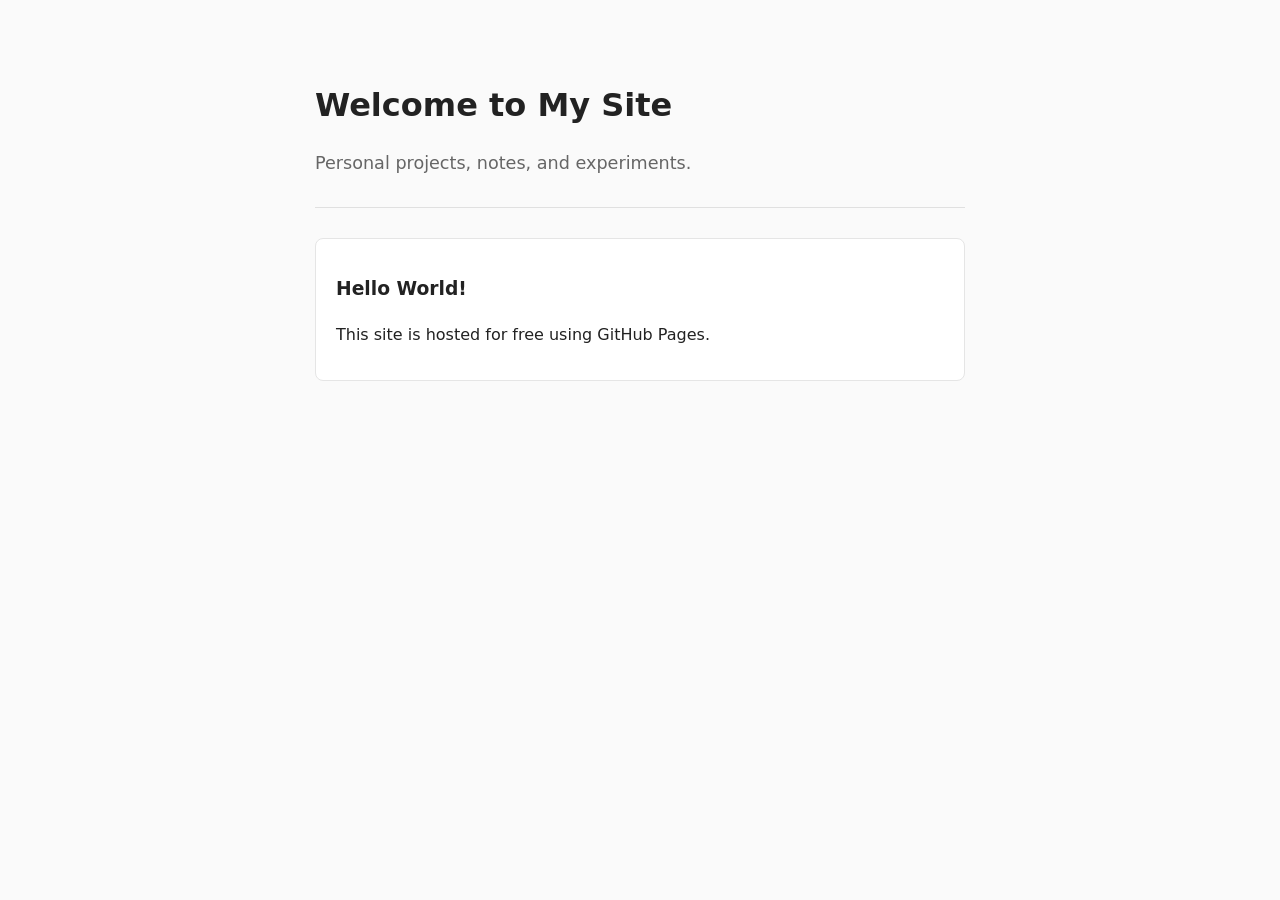
==== index.html @ 21658d73 "Add initial personal portfolio HTML structure" ====
<!DOCTYPE html>
<html lang="en">
<head>
  <meta charset="UTF-8">
  <meta name="viewport" content="width=device-width, initial-scale=1.0">
  <title>Personal Portfolio</title>
  <style>
    body {
      font-family: system-ui, -apple-system, sans-serif;
      max-width: 650px;
      margin: 80px auto;
      padding: 0 20px;
      line-height: 1.6;
      color: #222;
      background-color: #fafafa;
    }
    h1 { margin-bottom: 8px; }
    p.sub { color: #666; font-size: 1.1rem; }
    hr { border: none; border-top: 1px solid #e0e0e0; margin: 30px 0; }
    .card {
      background: #fff;
      border: 1px solid #e5e5e5;
      border-radius: 8px;
      padding: 16px 20px;
      margin-bottom: 12px;
    }
  </style>
</head>
<body>
  <h1>Welcome to My Site</h1>
  <p class="sub">Personal projects, notes, and experiments.</p>
  <hr>
  <div class="card">
    <h3>Hello World!</h3>
    <p>This site is hosted for free using GitHub Pages.</p>
  </div>
</body>
</html>
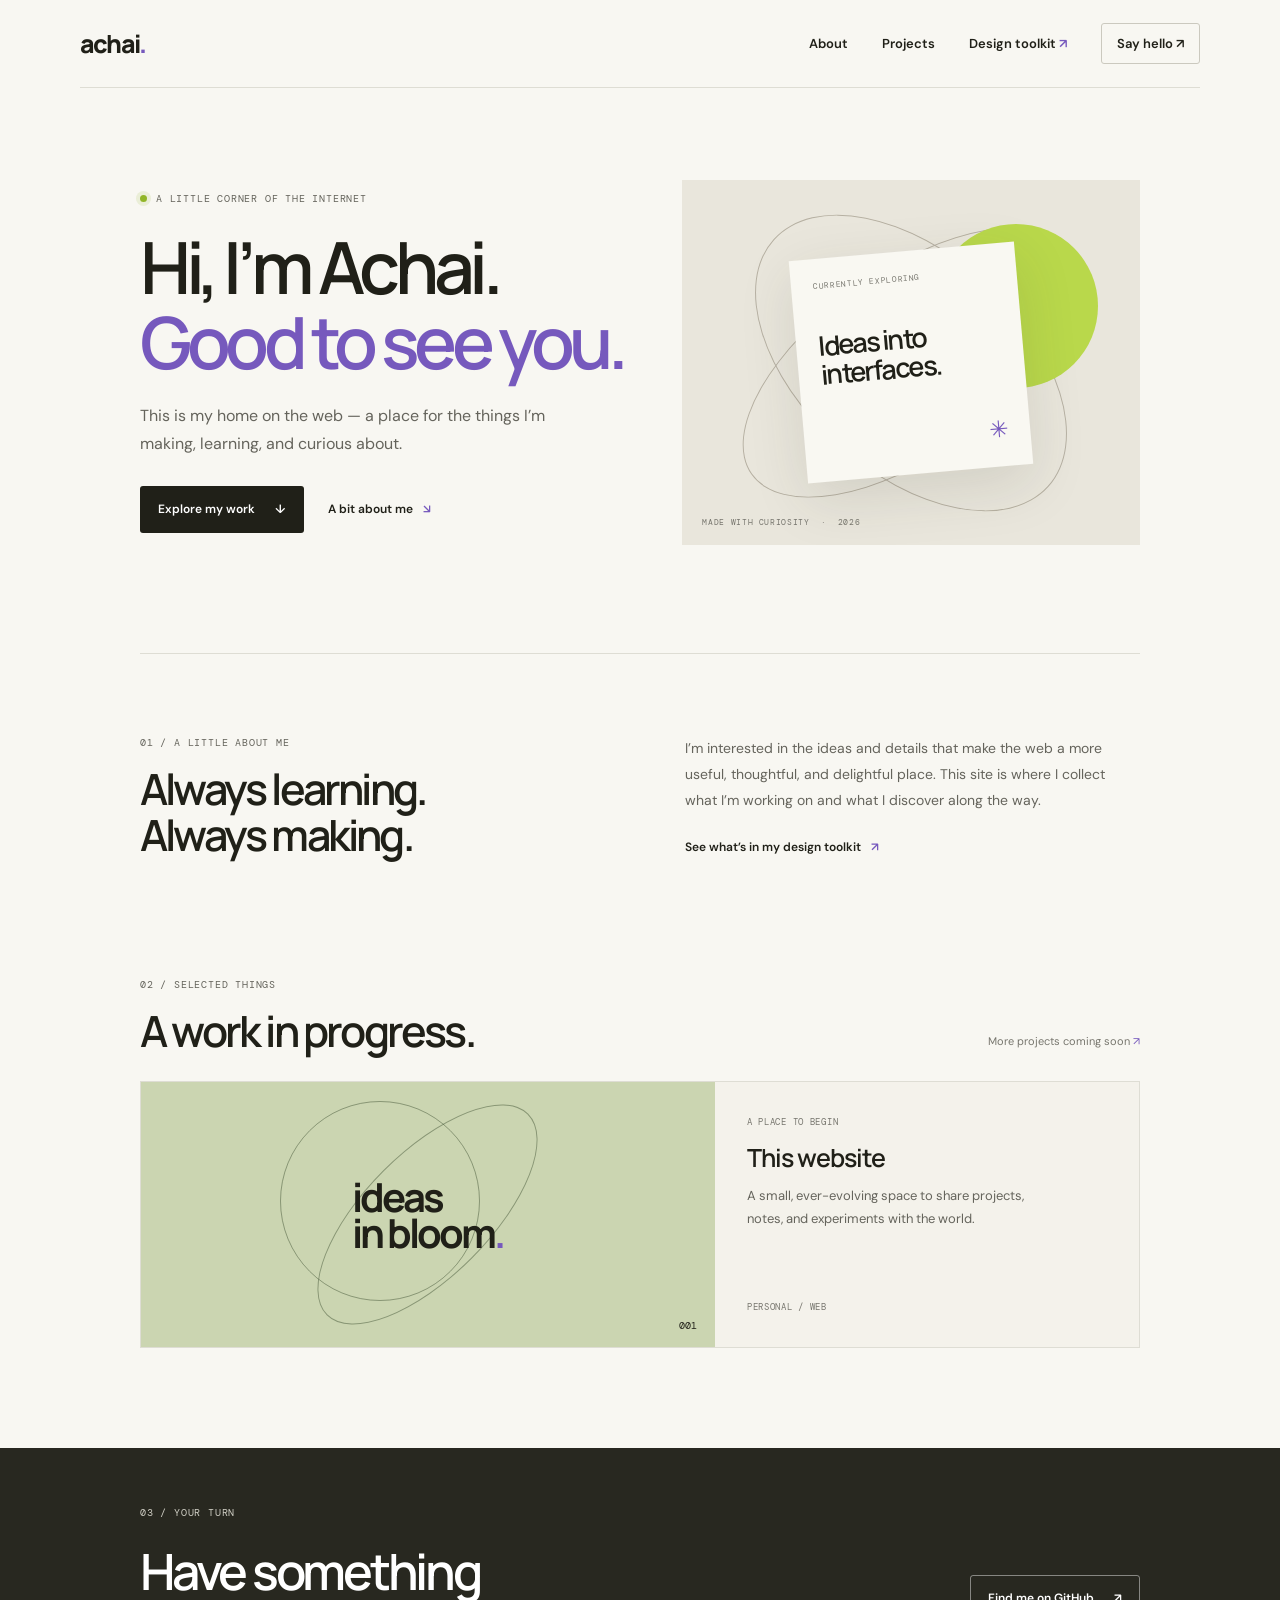
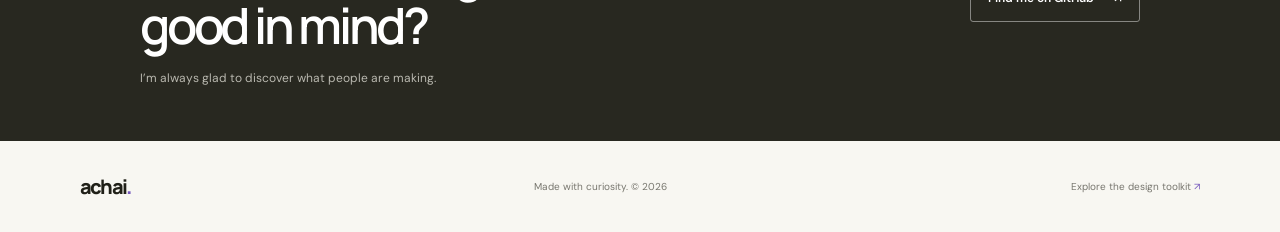
==== commit 0325a55c: "Build personal homepage and design toolkit Co-authored-by: Copilot <223556219+Copilot@users.noreply." ====
--- a/index.html
+++ b/index.html
@@ -2,37 +2,101 @@
 <html lang="en">
 <head>
   <meta charset="UTF-8">
-  <meta name="viewport" content="width=device-width, initial-scale=1.0">
-  <title>Personal Portfolio</title>
-  <style>
-    body {
-      font-family: system-ui, -apple-system, sans-serif;
-      max-width: 650px;
-      margin: 80px auto;
-      padding: 0 20px;
-      line-height: 1.6;
-      color: #222;
-      background-color: #fafafa;
-    }
-    h1 { margin-bottom: 8px; }
-    p.sub { color: #666; font-size: 1.1rem; }
-    hr { border: none; border-top: 1px solid #e0e0e0; margin: 30px 0; }
-    .card {
-      background: #fff;
-      border: 1px solid #e5e5e5;
-      border-radius: 8px;
-      padding: 16px 20px;
-      margin-bottom: 12px;
-    }
-  </style>
+  <meta name="viewport" content="width=device-width, initial-scale=1">
+  <meta name="description" content="The personal website of Achai — a home for projects, ideas, and things worth sharing.">
+  <title>Achai — Personal Website</title>
+  <link rel="preconnect" href="https://fonts.googleapis.com">
+  <link rel="preconnect" href="https://fonts.gstatic.com" crossorigin>
+  <link href="https://fonts.googleapis.com/css2?family=DM+Mono:wght@400;500&family=DM+Sans:wght@400;500;600;700&family=Manrope:wght@400;500;600;700;800&display=swap" rel="stylesheet">
+  <link rel="stylesheet" href="styles.css">
 </head>
 <body>
-  <h1>Welcome to My Site</h1>
-  <p class="sub">Personal projects, notes, and experiments.</p>
-  <hr>
-  <div class="card">
-    <h3>Hello World!</h3>
-    <p>This site is hosted for free using GitHub Pages.</p>
-  </div>
+  <a class="skip-link" href="#main">Skip to content</a>
+  <header class="site-header">
+    <a class="wordmark" href="index.html" aria-label="Achai home">achai<span>.</span></a>
+    <nav class="site-nav" aria-label="Main navigation">
+      <a href="#about">About</a>
+      <a href="#projects">Projects</a>
+      <a href="design-tools.html">Design toolkit <span class="nav-arrow" aria-hidden="true">↗</span></a>
+      <a class="nav-contact" href="#contact">Say hello <span aria-hidden="true">↗</span></a>
+    </nav>
+  </header>
+
+  <main id="main">
+    <section class="hero section-wrap" aria-labelledby="hero-title">
+      <div class="hero-copy">
+        <p class="eyebrow"><span class="status-dot"></span> A little corner of the internet</p>
+        <h1 id="hero-title">Hi, I’m Achai.<br><span class="headline-accent">Good to see you.</span></h1>
+        <p class="hero-intro">This is my home on the web — a place for the things I’m making, learning, and curious about.</p>
+        <div class="hero-actions">
+          <a class="button button-dark" href="#projects">Explore my work <span aria-hidden="true">↓</span></a>
+          <a class="text-link" href="#about">A bit about me <span aria-hidden="true">↘</span></a>
+        </div>
+      </div>
+      <div class="hero-art" aria-hidden="true">
+        <div class="art-orbit orbit-one"></div>
+        <div class="art-orbit orbit-two"></div>
+        <div class="art-sun"></div>
+        <div class="art-card">
+          <span class="art-card-label">CURRENTLY EXPLORING</span>
+          <span class="art-card-title">Ideas into<br>interfaces.</span>
+          <span class="art-card-mark">✳</span>
+        </div>
+        <span class="art-caption">MADE WITH CURIOSITY&nbsp; · &nbsp;2026</span>
+      </div>
+    </section>
+
+    <section class="about-section section-wrap" id="about" aria-labelledby="about-title">
+      <div class="section-heading">
+        <p class="eyebrow">01 / A little about me</p>
+        <h2 id="about-title">Always learning.<br>Always making.</h2>
+      </div>
+      <div class="about-copy">
+        <p>I’m interested in the ideas and details that make the web a more useful, thoughtful, and delightful place. This site is where I collect what I’m working on and what I discover along the way.</p>
+        <a class="text-link" href="design-tools.html">See what’s in my design toolkit <span aria-hidden="true">↗</span></a>
+      </div>
+    </section>
+
+    <section class="projects-section section-wrap" id="projects" aria-labelledby="projects-title">
+      <div class="section-topline">
+        <div>
+          <p class="eyebrow">02 / Selected things</p>
+          <h2 id="projects-title">A work in progress.</h2>
+        </div>
+        <span class="section-note">More projects coming soon <span aria-hidden="true">↗</span></span>
+      </div>
+      <article class="project-card">
+        <div class="project-art" aria-hidden="true">
+          <span class="project-art-shape shape-one"></span>
+          <span class="project-art-shape shape-two"></span>
+          <span class="project-art-type">ideas<br>in bloom<span>.</span></span>
+          <span class="project-art-index">001</span>
+        </div>
+        <div class="project-details">
+          <div>
+            <p class="project-kicker">A place to begin</p>
+            <h3>This website</h3>
+            <p>A small, ever-evolving space to share projects, notes, and experiments with the world.</p>
+          </div>
+          <span class="project-tag">PERSONAL / WEB</span>
+        </div>
+      </article>
+    </section>
+
+    <section class="contact-section section-wrap" id="contact" aria-labelledby="contact-title">
+      <p class="eyebrow">03 / Your turn</p>
+      <div class="contact-row">
+        <h2 id="contact-title">Have something<br>good in mind?</h2>
+        <a class="button button-light" href="https://github.com/achai9925">Find me on GitHub <span aria-hidden="true">↗</span></a>
+      </div>
+      <p class="contact-note">I’m always glad to discover what people are making.</p>
+    </section>
+  </main>
+
+  <footer class="site-footer">
+    <a class="wordmark footer-wordmark" href="index.html">achai<span>.</span></a>
+    <p>Made with curiosity. © 2026</p>
+    <a class="footer-link" href="design-tools.html">Explore the design toolkit <span aria-hidden="true">↗</span></a>
+  </footer>
 </body>
 </html>
--- a/styles.css
+++ b/styles.css
@@ -0,0 +1,919 @@
+:root {
+  color-scheme: light;
+  --ink: #202018;
+  --muted: #77766e;
+  --paper: #f8f7f2;
+  --line: #deddd4;
+  --green: #b9d84b;
+  --purple: #7659bd;
+  --mono: "DM Mono", monospace;
+  --sans: "DM Sans", sans-serif;
+  --display: "Manrope", sans-serif;
+}
+
+* {
+  box-sizing: border-box;
+}
+
+html {
+  scroll-behavior: smooth;
+}
+
+body {
+  margin: 0;
+  background: var(--paper);
+  color: var(--ink);
+  font-family: var(--sans);
+  -webkit-font-smoothing: antialiased;
+}
+
+a {
+  color: inherit;
+  text-decoration: none;
+}
+
+a:focus-visible {
+  outline: 3px solid var(--purple);
+  outline-offset: 4px;
+}
+
+.skip-link {
+  position: absolute;
+  top: 12px;
+  left: 12px;
+  z-index: 5;
+  padding: 10px 14px;
+  transform: translateY(-160%);
+  background: var(--ink);
+  color: white;
+}
+
+.skip-link:focus {
+  transform: translateY(0);
+}
+
+.site-header,
+.site-footer {
+  width: min(1120px, calc(100% - 80px));
+  margin: 0 auto;
+}
+
+.site-header {
+  min-height: 88px;
+  display: flex;
+  align-items: center;
+  justify-content: space-between;
+  border-bottom: 1px solid var(--line);
+}
+
+.wordmark {
+  font-family: var(--display);
+  font-size: 25px;
+  font-weight: 800;
+  letter-spacing: -1.8px;
+}
+
+.wordmark span {
+  color: var(--purple);
+}
+
+.site-nav {
+  display: flex;
+  align-items: center;
+  gap: 34px;
+  font-size: 13px;
+  font-weight: 600;
+}
+
+.site-nav a,
+.footer-link,
+.text-link,
+.back-link {
+  transition: color 160ms ease;
+}
+
+.site-nav a:hover,
+.footer-link:hover,
+.text-link:hover,
+.back-link:hover {
+  color: var(--purple);
+}
+
+.site-nav .nav-contact {
+  padding: 11px 15px;
+  border: 1px solid #cbc9bf;
+  border-radius: 3px;
+}
+
+.nav-current {
+  color: var(--purple);
+}
+
+.nav-arrow {
+  color: var(--purple);
+}
+
+.section-wrap {
+  width: min(1000px, calc(100% - 80px));
+  margin-inline: auto;
+}
+
+.hero {
+  min-height: 565px;
+  display: grid;
+  grid-template-columns: 1fr 0.92fr;
+  align-items: center;
+  gap: 45px;
+  padding-block: 64px 80px;
+}
+
+.eyebrow,
+.art-card-label,
+.art-caption,
+.toolkit-meta,
+.tool-number,
+.tool-category,
+.project-kicker,
+.project-tag {
+  font-family: var(--mono);
+  font-size: 10px;
+  font-weight: 400;
+  letter-spacing: 0.08em;
+  text-transform: uppercase;
+}
+
+.eyebrow {
+  display: flex;
+  align-items: center;
+  gap: 9px;
+  margin: 0 0 25px;
+  color: #65645c;
+}
+
+.status-dot {
+  width: 7px;
+  height: 7px;
+  display: inline-block;
+  border-radius: 50%;
+  background: #91b527;
+  box-shadow: 0 0 0 4px #91b52722;
+}
+
+h1,
+h2,
+h3,
+p {
+  margin-top: 0;
+}
+
+h1,
+h2,
+h3 {
+  font-family: var(--display);
+}
+
+.hero h1,
+.toolkit-hero h1 {
+  margin: 0;
+  font-size: clamp(46px, 6vw, 72px);
+  font-weight: 600;
+  letter-spacing: -0.075em;
+  line-height: 1.03;
+}
+
+.headline-accent {
+  color: var(--purple);
+}
+
+.hero-intro {
+  max-width: 435px;
+  margin: 23px 0 28px;
+  color: #65645c;
+  font-size: 16px;
+  line-height: 1.75;
+}
+
+.hero-actions {
+  display: flex;
+  align-items: center;
+  gap: 24px;
+}
+
+.button {
+  min-height: 47px;
+  display: inline-flex;
+  align-items: center;
+  justify-content: center;
+  gap: 20px;
+  padding: 0 17px;
+  border: 1px solid transparent;
+  border-radius: 3px;
+  font-size: 12px;
+  font-weight: 600;
+  transition: transform 160ms ease, background 160ms ease;
+}
+
+.button:hover {
+  transform: translateY(-2px);
+}
+
+.button-dark {
+  background: var(--ink);
+  color: white;
+}
+
+.button-dark:hover {
+  background: #3a3931;
+}
+
+.button-light {
+  border-color: #ffffff70;
+  color: white;
+}
+
+.button-light:hover {
+  background: #ffffff12;
+}
+
+.text-link {
+  font-size: 12px;
+  font-weight: 600;
+}
+
+.text-link span {
+  margin-left: 7px;
+  color: var(--purple);
+}
+
+.hero-art {
+  min-height: 365px;
+  position: relative;
+  display: grid;
+  place-items: center;
+  overflow: hidden;
+  background: #e9e6dc;
+}
+
+.art-orbit {
+  position: absolute;
+  width: 390px;
+  height: 185px;
+  border: 1px solid #b6b0a2;
+  border-radius: 50%;
+  transform: rotate(-35deg);
+}
+
+.orbit-two {
+  width: 370px;
+  height: 220px;
+  transform: rotate(42deg);
+}
+
+.art-sun {
+  width: 164px;
+  height: 164px;
+  position: absolute;
+  top: 44px;
+  right: 42px;
+  border-radius: 50%;
+  background: var(--green);
+}
+
+.art-card {
+  width: 226px;
+  min-height: 223px;
+  position: relative;
+  z-index: 1;
+  display: flex;
+  flex-direction: column;
+  justify-content: space-between;
+  padding: 22px;
+  background: #f9f8f2;
+  box-shadow: 0 18px 55px #3b392b20;
+  transform: rotate(-5deg);
+}
+
+.art-card-label {
+  color: #77766e;
+  font-size: 8px;
+}
+
+.art-card-title {
+  font-family: var(--display);
+  font-size: 27px;
+  font-weight: 600;
+  letter-spacing: -1.5px;
+  line-height: 1.05;
+}
+
+.art-card-mark {
+  align-self: flex-end;
+  color: var(--purple);
+  font-size: 23px;
+}
+
+.art-caption {
+  position: absolute;
+  bottom: 18px;
+  left: 20px;
+  color: #77766e;
+  font-size: 8px;
+}
+
+.about-section {
+  display: grid;
+  grid-template-columns: 1fr 1fr;
+  gap: 90px;
+  padding-block: 82px;
+  border-top: 1px solid var(--line);
+}
+
+.section-heading .eyebrow,
+.section-topline .eyebrow {
+  margin-bottom: 17px;
+}
+
+.section-heading h2,
+.section-topline h2,
+.contact-row h2 {
+  margin-bottom: 0;
+  font-size: clamp(30px, 4vw, 43px);
+  font-weight: 600;
+  letter-spacing: -0.065em;
+  line-height: 1.08;
+}
+
+.about-copy {
+  align-self: end;
+  padding-bottom: 3px;
+}
+
+.about-copy p {
+  margin-bottom: 21px;
+  color: #65645c;
+  font-size: 14px;
+  line-height: 1.85;
+}
+
+.projects-section {
+  padding-block: 37px 100px;
+}
+
+.section-topline {
+  display: flex;
+  align-items: end;
+  justify-content: space-between;
+  margin-bottom: 27px;
+}
+
+.section-note {
+  margin-bottom: 6px;
+  color: var(--muted);
+  font-size: 11px;
+}
+
+.section-note span {
+  color: var(--purple);
+}
+
+.project-card {
+  display: grid;
+  grid-template-columns: 1.15fr 0.85fr;
+  border: 1px solid var(--line);
+  background: #f4f2eb;
+}
+
+.project-art {
+  min-height: 265px;
+  position: relative;
+  display: grid;
+  place-items: center;
+  overflow: hidden;
+  background: #cbd5b1;
+}
+
+.project-art-shape {
+  position: absolute;
+  width: 200px;
+  height: 200px;
+  border: 1px solid #34462770;
+  border-radius: 50%;
+}
+
+.shape-one {
+  transform: translate(-48px, -14px);
+}
+
+.shape-two {
+  width: 285px;
+  height: 125px;
+  transform: rotate(-45deg);
+}
+
+.project-art-type {
+  position: relative;
+  z-index: 1;
+  font-family: var(--display);
+  font-size: 40px;
+  font-weight: 700;
+  letter-spacing: -3px;
+  line-height: 0.9;
+}
+
+.project-art-type span {
+  color: var(--purple);
+}
+
+.project-art-index {
+  position: absolute;
+  right: 18px;
+  bottom: 15px;
+  font-family: var(--mono);
+  font-size: 10px;
+}
+
+.project-details {
+  display: flex;
+  flex-direction: column;
+  justify-content: space-between;
+  padding: 34px 32px;
+}
+
+.project-kicker {
+  margin-bottom: 12px;
+  color: var(--muted);
+  font-size: 9px;
+}
+
+.project-details h3 {
+  margin-bottom: 10px;
+  font-size: 25px;
+  font-weight: 600;
+  letter-spacing: -1px;
+}
+
+.project-details p:not(.project-kicker) {
+  max-width: 295px;
+  margin-bottom: 25px;
+  color: #65645c;
+  font-size: 13px;
+  line-height: 1.75;
+}
+
+.project-tag {
+  color: var(--muted);
+  font-size: 9px;
+}
+
+.contact-section {
+  width: 100%;
+  padding: 58px max(40px, calc((100% - 1000px) / 2)) 55px;
+  background: #282820;
+  color: white;
+}
+
+.contact-section .eyebrow {
+  color: #d0cfc5;
+}
+
+.contact-row {
+  display: flex;
+  align-items: center;
+  justify-content: space-between;
+  gap: 30px;
+}
+
+.contact-row h2 {
+  font-size: clamp(34px, 4.5vw, 50px);
+}
+
+.contact-note {
+  margin: 18px 0 0;
+  color: #b9b8af;
+  font-size: 12px;
+}
+
+.site-footer {
+  min-height: 91px;
+  display: flex;
+  align-items: center;
+  justify-content: space-between;
+  gap: 20px;
+}
+
+.footer-wordmark {
+  font-size: 20px;
+}
+
+.site-footer p,
+.footer-link {
+  margin: 0;
+  color: var(--muted);
+  font-size: 10px;
+}
+
+.footer-link span {
+  color: var(--purple);
+}
+
+.toolkit-hero {
+  padding-top: 35px;
+  padding-bottom: 43px;
+}
+
+.back-link {
+  display: inline-block;
+  margin-bottom: 49px;
+  color: var(--muted);
+  font-size: 11px;
+}
+
+.back-link span {
+  margin-right: 6px;
+}
+
+.toolkit-hero .eyebrow {
+  margin-bottom: 21px;
+}
+
+.toolkit-hero h1 {
+  font-size: clamp(50px, 7vw, 78px);
+}
+
+.toolkit-hero .hero-intro {
+  max-width: 570px;
+  margin-top: 19px;
+  margin-bottom: 38px;
+}
+
+.toolkit-meta {
+  display: flex;
+  justify-content: space-between;
+  gap: 20px;
+  padding-top: 14px;
+  border-top: 1px solid var(--line);
+  color: var(--muted);
+  font-size: 9px;
+}
+
+.tool-list {
+  border-top: 1px solid var(--line);
+}
+
+.tool-row {
+  min-height: 205px;
+  display: grid;
+  grid-template-columns: 55px 145px minmax(0, 1fr) 100px;
+  align-items: center;
+  gap: 22px;
+  padding-block: 27px;
+  border-bottom: 1px solid var(--line);
+}
+
+.tool-number {
+  align-self: start;
+  padding-top: 5px;
+  color: var(--purple);
+}
+
+.tool-category {
+  align-self: start;
+  padding-top: 5px;
+  color: var(--muted);
+  font-size: 9px;
+  line-height: 1.8;
+}
+
+.tool-content h2 {
+  margin-bottom: 9px;
+  font-size: 23px;
+  font-weight: 600;
+  letter-spacing: -1px;
+}
+
+.tool-content p {
+  max-width: 530px;
+  margin-bottom: 14px;
+  color: #65645c;
+  font-size: 12px;
+  line-height: 1.8;
+}
+
+.tool-chips {
+  display: flex;
+  flex-wrap: wrap;
+  gap: 7px;
+}
+
+.tool-chips span {
+  padding: 6px 9px;
+  border: 1px solid var(--line);
+  border-radius: 2px;
+  color: #55544d;
+  font-family: var(--mono);
+  font-size: 9px;
+}
+
+.tool-symbol {
+  width: 74px;
+  height: 74px;
+  position: relative;
+  justify-self: end;
+  display: grid;
+  place-items: center;
+  border-radius: 50%;
+  font-family: var(--display);
+}
+
+.symbol-design {
+  background: #e7ddf6;
+  color: #7148bb;
+  font-size: 34px;
+  font-weight: 800;
+}
+
+.symbol-design i {
+  width: 15px;
+  height: 15px;
+  position: absolute;
+  top: 10px;
+  right: 10px;
+  border-radius: 50%;
+  background: #c3db56;
+}
+
+.symbol-build {
+  background: #f4dca9;
+  color: #51452c;
+  font-size: 31px;
+}
+
+.symbol-code {
+  background: #d2dfc2;
+  color: #39522d;
+  font-family: var(--mono);
+  font-size: 18px;
+}
+
+.symbol-motion {
+  background: #e7d7cb;
+  color: #a9513d;
+  font-size: 36px;
+}
+
+.symbol-type {
+  background: #d8d8ed;
+  color: #49487e;
+  font-family: Georgia, serif;
+  font-size: 28px;
+}
+
+.symbol-ai {
+  background: #e7ddf6;
+  color: var(--purple);
+  font-size: 35px;
+}
+
+.symbol-ai i {
+  width: 12px;
+  height: 12px;
+  position: absolute;
+  top: 7px;
+  right: 12px;
+  border: 2px solid var(--purple);
+  border-radius: 50%;
+}
+
+.toolkit-note {
+  padding-block: 70px 85px;
+}
+
+.toolkit-note .eyebrow {
+  margin-bottom: 17px;
+}
+
+.note-copy {
+  max-width: 690px;
+  margin-bottom: 25px;
+  font-family: var(--display);
+  font-size: clamp(22px, 3vw, 31px);
+  font-weight: 500;
+  letter-spacing: -1px;
+  line-height: 1.4;
+}
+
+@media (max-width: 760px) {
+  .site-header,
+  .site-footer {
+    width: calc(100% - 40px);
+  }
+
+  .site-header {
+    min-height: 74px;
+  }
+
+  .site-nav {
+    gap: 16px;
+    font-size: 11px;
+  }
+
+  .site-nav .nav-contact {
+    padding: 9px 10px;
+  }
+
+  .section-wrap {
+    width: calc(100% - 40px);
+  }
+
+  .hero {
+    grid-template-columns: 1fr;
+    gap: 43px;
+    padding-block: 70px 55px;
+  }
+
+  .hero-art {
+    min-height: 310px;
+  }
+
+  .about-section {
+    gap: 30px;
+    padding-block: 62px;
+  }
+
+  .project-card {
+    grid-template-columns: 1fr;
+  }
+
+  .project-art {
+    min-height: 245px;
+  }
+
+  .project-details {
+    min-height: 190px;
+  }
+
+  .contact-section {
+    padding-inline: 30px;
+  }
+
+  .tool-row {
+    grid-template-columns: 35px 110px minmax(0, 1fr);
+    gap: 14px;
+  }
+
+  .tool-symbol {
+    display: none;
+  }
+}
+
+@media (max-width: 520px) {
+  .site-header,
+  .site-footer {
+    width: calc(100% - 32px);
+  }
+
+  .wordmark {
+    font-size: 22px;
+  }
+
+  .site-nav {
+    gap: 12px;
+    font-size: 10px;
+  }
+
+  .site-nav a:nth-child(1),
+  .site-nav a:nth-child(2) {
+    display: none;
+  }
+
+  .site-nav .nav-contact {
+    padding: 8px;
+  }
+
+  .section-wrap {
+    width: calc(100% - 36px);
+  }
+
+  .hero {
+    padding-top: 54px;
+  }
+
+  .hero h1 {
+    font-size: 49px;
+  }
+
+  .hero-intro {
+    font-size: 14px;
+  }
+
+  .hero-actions {
+    align-items: flex-start;
+    flex-direction: column;
+    gap: 17px;
+  }
+
+  .hero-art {
+    min-height: 280px;
+  }
+
+  .art-sun {
+    width: 130px;
+    height: 130px;
+  }
+
+  .art-orbit {
+    width: 310px;
+  }
+
+  .about-section {
+    grid-template-columns: 1fr;
+    gap: 22px;
+  }
+
+  .section-topline {
+    align-items: flex-start;
+    flex-direction: column;
+    gap: 17px;
+  }
+
+  .projects-section {
+    padding-bottom: 65px;
+  }
+
+  .project-details {
+    padding: 27px 23px;
+  }
+
+  .contact-row {
+    align-items: flex-start;
+    flex-direction: column;
+  }
+
+  .contact-section {
+    padding: 46px 22px;
+  }
+
+  .site-footer {
+    min-height: 110px;
+    flex-wrap: wrap;
+    justify-content: space-between;
+    padding-block: 21px;
+  }
+
+  .site-footer p {
+    order: 3;
+    width: 100%;
+  }
+
+  .toolkit-hero {
+    padding-top: 25px;
+  }
+
+  .back-link {
+    margin-bottom: 38px;
+  }
+
+  .toolkit-hero h1 {
+    font-size: 52px;
+  }
+
+  .toolkit-meta {
+    flex-direction: column;
+    gap: 8px;
+  }
+
+  .tool-row {
+    grid-template-columns: 29px 1fr;
+    gap: 10px 14px;
+    padding-block: 23px;
+  }
+
+  .tool-number {
+    grid-row: 1 / span 2;
+  }
+
+  .tool-category {
+    padding: 0;
+  }
+
+  .tool-content {
+    grid-column: 2;
+  }
+
+  .tool-content h2 {
+    font-size: 21px;
+  }
+
+  .toolkit-note {
+    padding-block: 53px 65px;
+  }
+}
+
+@media (prefers-reduced-motion: reduce) {
+  *,
+  *::before,
+  *::after {
+    scroll-behavior: auto !important;
+    transition-duration: 0.01ms !important;
+  }
+}
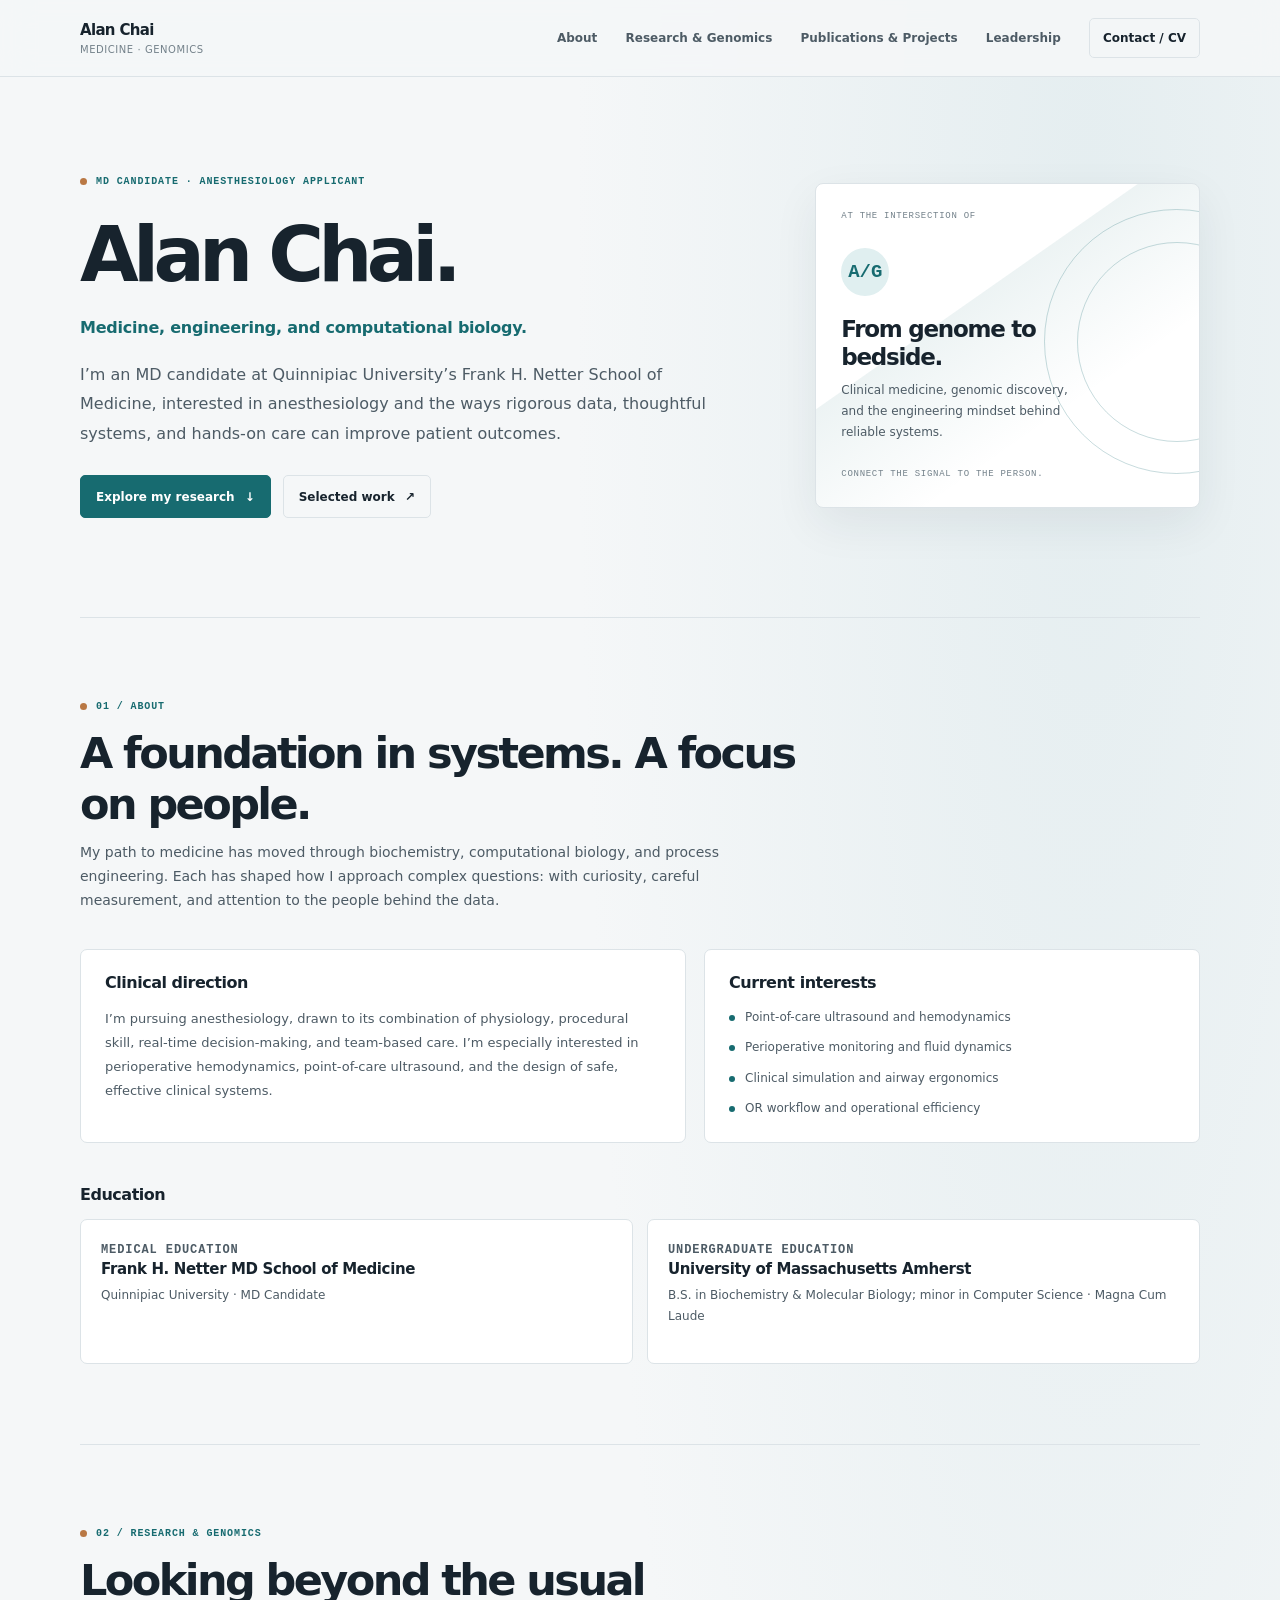
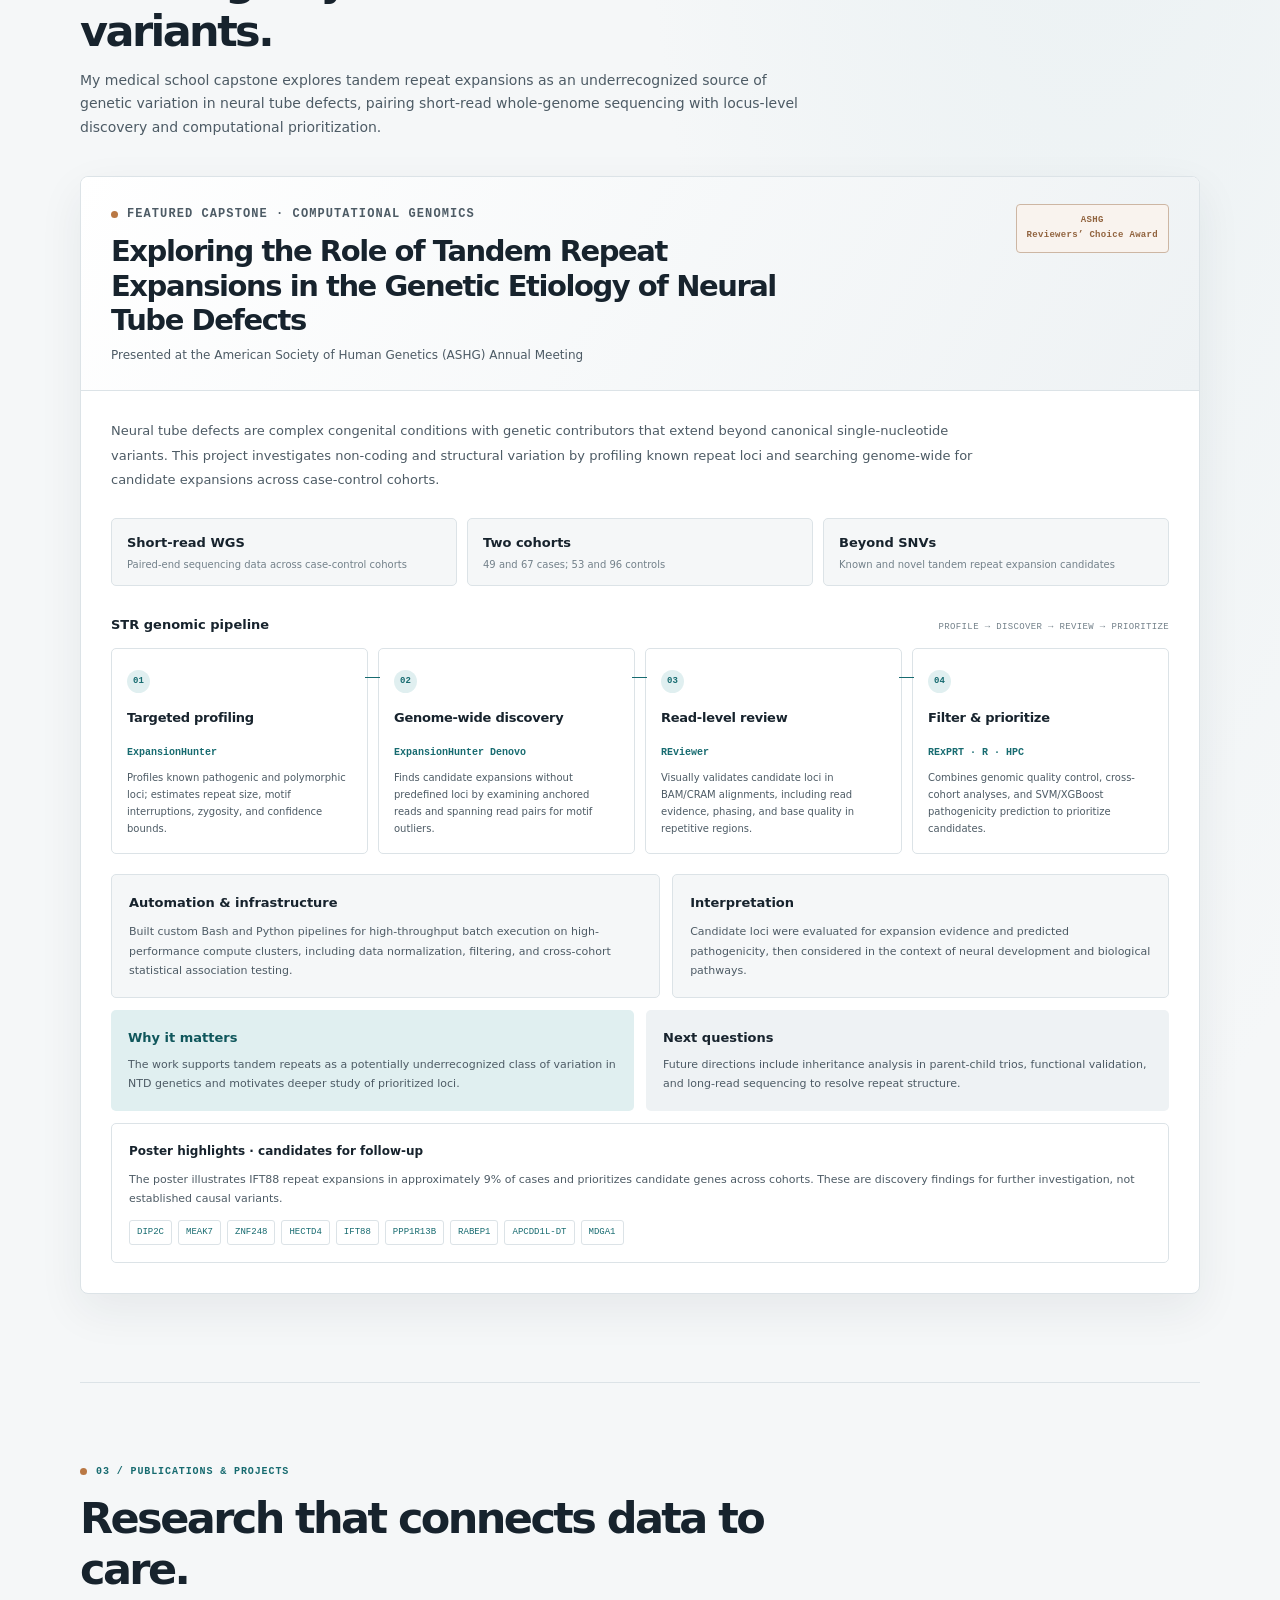
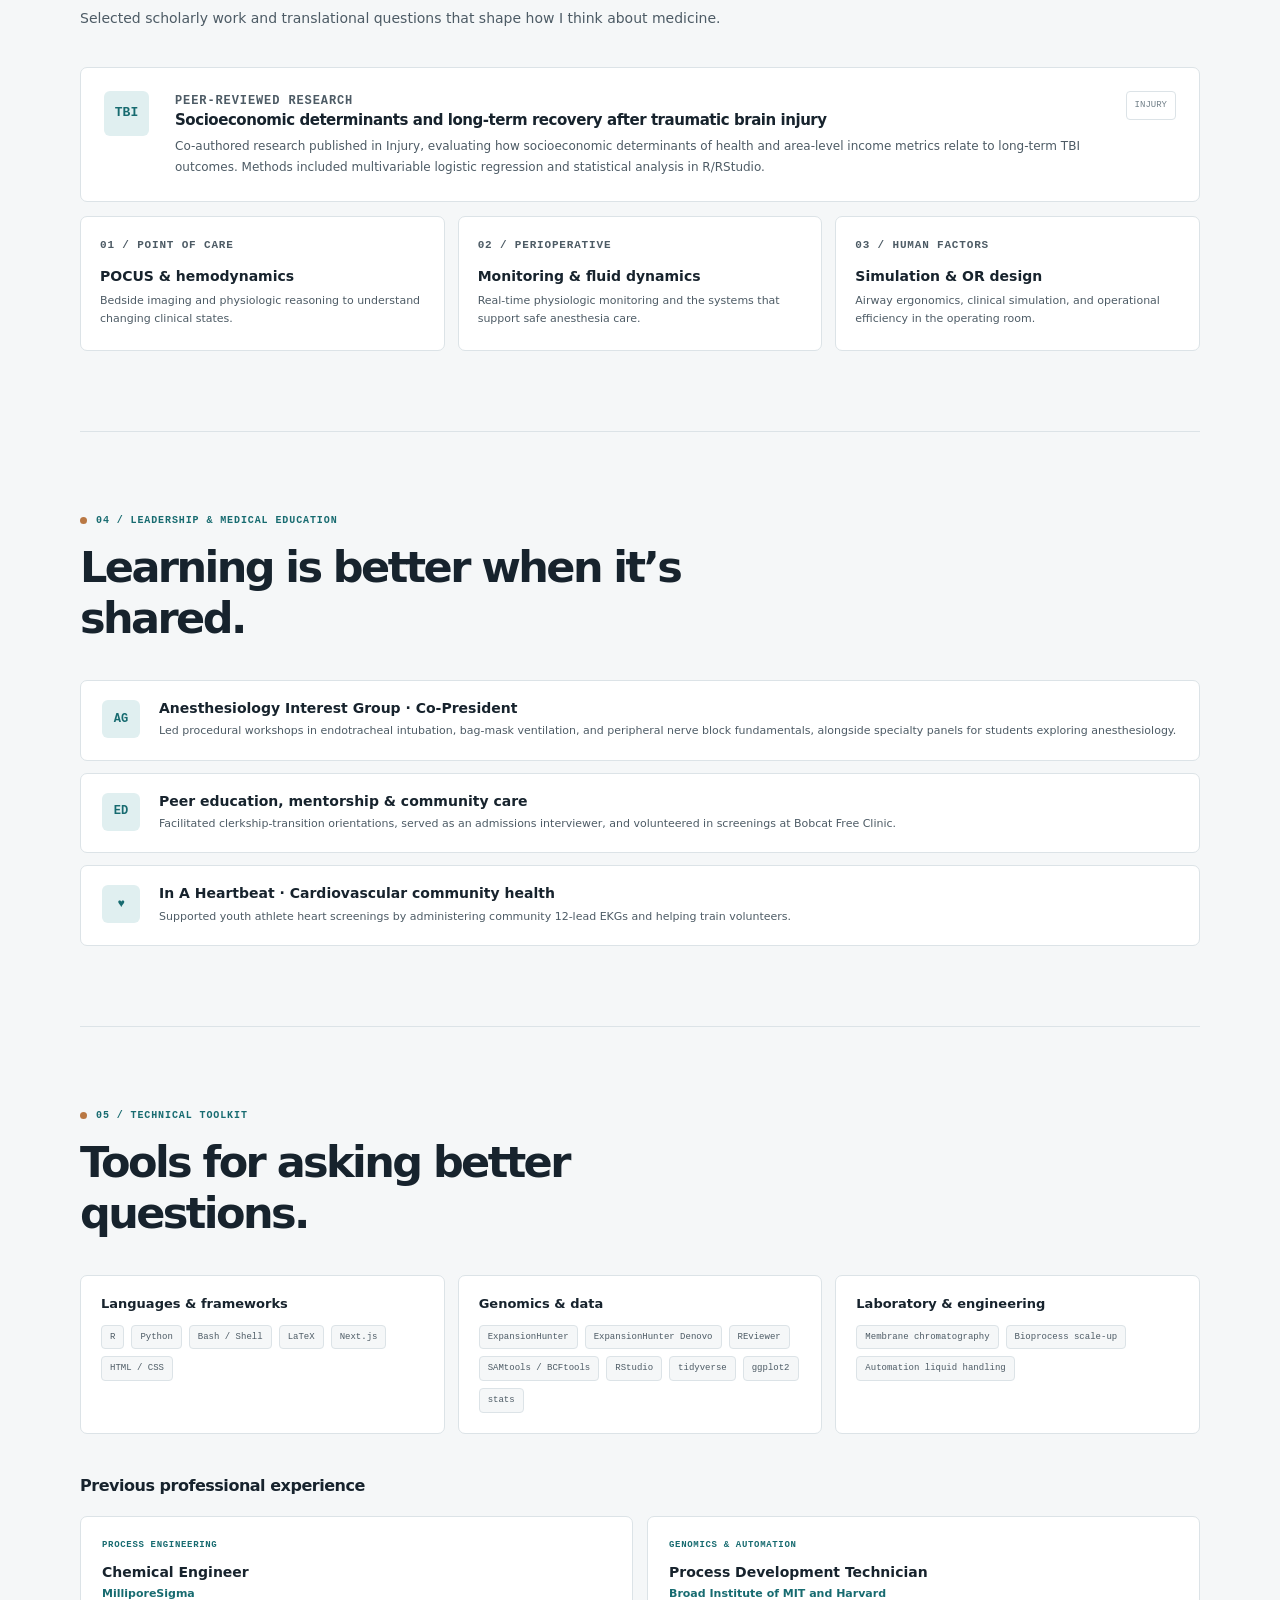
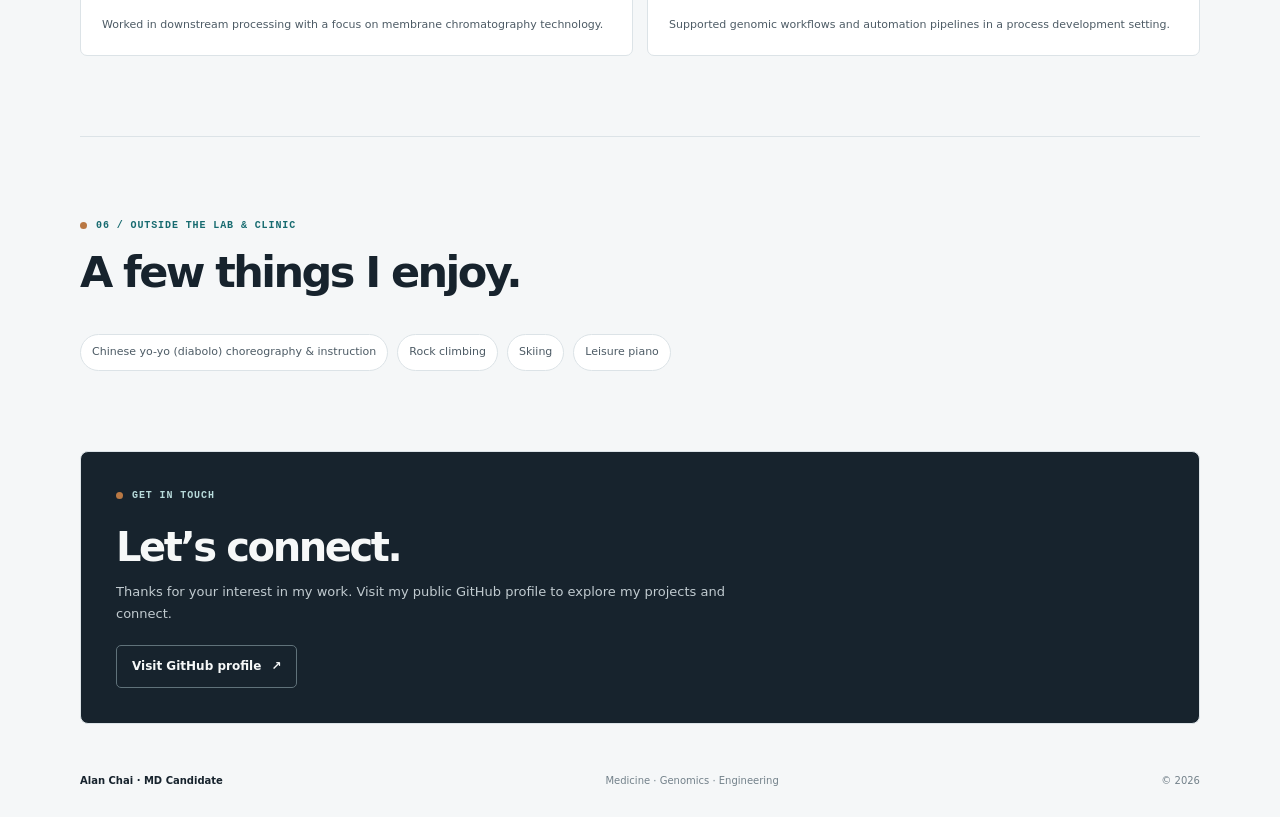
==== commit 6a07892c: "Add academic portfolio homepage Co-authored-by: Copilot <223556219+Copilot@users.noreply.github.com>" ====
--- a/index.html
+++ b/index.html
@@ -3,100 +3,1542 @@
 <head>
   <meta charset="UTF-8">
   <meta name="viewport" content="width=device-width, initial-scale=1">
-  <meta name="description" content="The personal website of Achai — a home for projects, ideas, and things worth sharing.">
-  <title>Achai — Personal Website</title>
-  <link rel="preconnect" href="https://fonts.googleapis.com">
-  <link rel="preconnect" href="https://fonts.gstatic.com" crossorigin>
-  <link href="https://fonts.googleapis.com/css2?family=DM+Mono:wght@400;500&family=DM+Sans:wght@400;500;600;700&family=Manrope:wght@400;500;600;700;800&display=swap" rel="stylesheet">
-  <link rel="stylesheet" href="styles.css">
+  <meta name="description" content="Alan Chai is an MD candidate at Quinnipiac University's Frank H. Netter School of Medicine, with interests in anesthesiology, computational genomics, and health equity.">
+  <meta name="theme-color" content="#f5f7f8">
+  <title>Alan Chai — MD Candidate | Anesthesiology & Genomics</title>
+  <style>
+    :root {
+      color-scheme: light dark;
+      --page: #f5f7f8;
+      --surface: #ffffff;
+      --surface-soft: #eef2f4;
+      --ink: #17232d;
+      --body: #4d5b65;
+      --muted: #73818a;
+      --line: #dce3e7;
+      --accent: #176b70;
+      --accent-strong: #10575c;
+      --accent-soft: #e0eff0;
+      --warm: #b97844;
+      --shadow: 0 16px 46px rgb(25 44 54 / 7%);
+      --sans: Inter, ui-sans-serif, system-ui, -apple-system, BlinkMacSystemFont, "Segoe UI", sans-serif;
+      --mono: "SFMono-Regular", Consolas, "Liberation Mono", monospace;
+      font-family: var(--sans);
+      font-synthesis: none;
+      text-rendering: optimizeLegibility;
+      -webkit-font-smoothing: antialiased;
+      scroll-behavior: smooth;
+      scroll-padding-top: 88px;
+    }
+
+    *,
+    *::before,
+    *::after {
+      box-sizing: border-box;
+    }
+
+    body {
+      margin: 0;
+      background:
+        radial-gradient(ellipse at 85% 5%, rgb(208 226 230 / 45%), transparent 32rem),
+        var(--page);
+      color: var(--ink);
+      font-size: 15px;
+      line-height: 1.7;
+    }
+
+    a {
+      color: inherit;
+      text-decoration: none;
+    }
+
+    a:focus-visible {
+      outline: 3px solid var(--warm);
+      outline-offset: 4px;
+      border-radius: 3px;
+    }
+
+    .skip-link {
+      position: absolute;
+      z-index: 10;
+      top: 8px;
+      left: 8px;
+      padding: 10px 14px;
+      transform: translateY(-150%);
+      border-radius: 4px;
+      background: var(--ink);
+      color: var(--surface);
+    }
+
+    .skip-link:focus {
+      transform: translateY(0);
+    }
+
+    .shell {
+      width: min(1120px, calc(100% - 56px));
+      margin-inline: auto;
+    }
+
+    .site-header {
+      position: sticky;
+      z-index: 5;
+      top: 0;
+      border-bottom: 1px solid var(--line);
+      background: color-mix(in srgb, var(--page) 91%, transparent);
+      backdrop-filter: blur(16px);
+    }
+
+    .header-inner {
+      min-height: 76px;
+      display: flex;
+      align-items: center;
+      justify-content: space-between;
+      gap: 28px;
+    }
+
+    .brand {
+      flex: 0 0 auto;
+      font-size: 15px;
+      font-weight: 750;
+      letter-spacing: -0.045em;
+    }
+
+    .brand span {
+      display: block;
+      margin-top: -3px;
+      color: var(--muted);
+      font-size: 10px;
+      font-weight: 500;
+      letter-spacing: 0.055em;
+      text-transform: uppercase;
+    }
+
+    .site-nav {
+      display: flex;
+      align-items: center;
+      justify-content: flex-end;
+      gap: clamp(14px, 2.2vw, 29px);
+      color: var(--body);
+      font-size: 12px;
+      font-weight: 600;
+    }
+
+    .site-nav a {
+      padding-block: 8px;
+      transition: color 160ms ease;
+    }
+
+    .site-nav a:hover {
+      color: var(--accent);
+    }
+
+    .site-nav .nav-cta {
+      padding: 9px 13px;
+      border: 1px solid var(--line);
+      border-radius: 5px;
+      color: var(--ink);
+    }
+
+    .site-nav .nav-cta:hover {
+      border-color: var(--accent);
+      color: var(--accent);
+    }
+
+    main {
+      overflow: clip;
+    }
+
+    .hero {
+      min-height: 540px;
+      display: grid;
+      grid-template-columns: minmax(0, 1.4fr) minmax(280px, 0.8fr);
+      align-items: center;
+      gap: 62px;
+      padding-block: 83px 86px;
+    }
+
+    .eyebrow {
+      display: flex;
+      align-items: center;
+      gap: 9px;
+      margin: 0 0 20px;
+      color: var(--accent);
+      font-family: var(--mono);
+      font-size: 10px;
+      font-weight: 600;
+      letter-spacing: 0.09em;
+      text-transform: uppercase;
+    }
+
+    .eyebrow::before {
+      width: 7px;
+      height: 7px;
+      border-radius: 50%;
+      background: var(--warm);
+      content: "";
+    }
+
+    h1,
+    h2,
+    h3,
+    p {
+      margin-top: 0;
+    }
+
+    h1,
+    h2,
+    h3 {
+      line-height: 1.18;
+    }
+
+    h1 {
+      max-width: 720px;
+      margin-bottom: 15px;
+      font-size: clamp(48px, 7vw, 76px);
+      font-weight: 650;
+      letter-spacing: -0.075em;
+    }
+
+    .hero-role {
+      margin-bottom: 18px;
+      color: var(--accent);
+      font-size: 16px;
+      font-weight: 600;
+      letter-spacing: -0.015em;
+    }
+
+    .hero-summary {
+      max-width: 650px;
+      margin-bottom: 27px;
+      color: var(--body);
+      font-size: 16px;
+      line-height: 1.85;
+    }
+
+    .hero-actions {
+      display: flex;
+      flex-wrap: wrap;
+      align-items: center;
+      gap: 12px;
+    }
+
+    .button {
+      min-height: 43px;
+      display: inline-flex;
+      align-items: center;
+      justify-content: center;
+      gap: 10px;
+      padding: 0 15px;
+      border: 1px solid var(--line);
+      border-radius: 5px;
+      font-size: 12px;
+      font-weight: 650;
+      transition: background 160ms ease, border-color 160ms ease, transform 160ms ease;
+    }
+
+    .button:hover {
+      transform: translateY(-1px);
+    }
+
+    .button-primary {
+      border-color: var(--accent);
+      background: var(--accent);
+      color: #fff;
+    }
+
+    .button-primary:hover {
+      border-color: var(--accent-strong);
+      background: var(--accent-strong);
+    }
+
+    .button-quiet:hover {
+      border-color: var(--accent);
+      color: var(--accent);
+    }
+
+    .hero-aside {
+      position: relative;
+      min-height: 325px;
+      display: flex;
+      flex-direction: column;
+      justify-content: space-between;
+      overflow: hidden;
+      padding: 25px;
+      border: 1px solid var(--line);
+      border-radius: 8px;
+      background:
+        linear-gradient(145deg, transparent 38%, rgb(23 107 112 / 8%) 38.2%, transparent 68%),
+        var(--surface);
+      box-shadow: var(--shadow);
+    }
+
+    .hero-aside::before,
+    .hero-aside::after {
+      position: absolute;
+      z-index: 0;
+      border: 1px solid color-mix(in srgb, var(--accent) 24%, transparent);
+      border-radius: 50%;
+      content: "";
+      pointer-events: none;
+    }
+
+    .hero-aside::before {
+      width: 265px;
+      height: 265px;
+      top: 25px;
+      right: -110px;
+    }
+
+    .hero-aside::after {
+      width: 200px;
+      height: 200px;
+      top: 58px;
+      right: -78px;
+    }
+
+    .aside-label,
+    .aside-content,
+    .aside-foot {
+      position: relative;
+      z-index: 1;
+    }
+
+    .aside-label,
+    .aside-foot {
+      color: var(--muted);
+      font-family: var(--mono);
+      font-size: 9px;
+      letter-spacing: 0.08em;
+      text-transform: uppercase;
+    }
+
+    .aside-content {
+      max-width: 250px;
+    }
+
+    .aside-symbol {
+      width: 48px;
+      height: 48px;
+      display: grid;
+      place-items: center;
+      margin-bottom: 20px;
+      border-radius: 50%;
+      background: var(--accent-soft);
+      color: var(--accent);
+      font-family: var(--mono);
+      font-size: 19px;
+      font-weight: 700;
+    }
+
+    .aside-content h2 {
+      margin-bottom: 9px;
+      font-size: 23px;
+      letter-spacing: -0.055em;
+    }
+
+    .aside-content p {
+      margin-bottom: 0;
+      color: var(--body);
+      font-size: 12px;
+      line-height: 1.75;
+    }
+
+    .section {
+      padding-block: 80px;
+      border-top: 1px solid var(--line);
+    }
+
+    .section-header {
+      max-width: 720px;
+      margin-bottom: 36px;
+    }
+
+    .section-header .eyebrow {
+      margin-bottom: 13px;
+    }
+
+    .section-header h2 {
+      margin-bottom: 12px;
+      font-size: clamp(31px, 4vw, 43px);
+      font-weight: 620;
+      letter-spacing: -0.06em;
+    }
+
+    .section-header > p:last-child {
+      margin-bottom: 0;
+      color: var(--body);
+      font-size: 14px;
+    }
+
+    .about-grid {
+      display: grid;
+      grid-template-columns: 1.1fr 0.9fr;
+      gap: 18px;
+    }
+
+    .card {
+      border: 1px solid var(--line);
+      border-radius: 7px;
+      background: var(--surface);
+    }
+
+    .about-card {
+      padding: 24px;
+    }
+
+    .about-card h3,
+    .subsection-title {
+      margin-bottom: 14px;
+      font-size: 16px;
+      font-weight: 650;
+      letter-spacing: -0.03em;
+    }
+
+    .about-card > p {
+      margin-bottom: 0;
+      color: var(--body);
+      font-size: 13px;
+      line-height: 1.85;
+    }
+
+    .focus-list {
+      display: grid;
+      gap: 10px;
+      margin: 0;
+      padding: 0;
+      list-style: none;
+    }
+
+    .focus-list li {
+      display: flex;
+      align-items: flex-start;
+      gap: 10px;
+      color: var(--body);
+      font-size: 12px;
+    }
+
+    .focus-list li::before {
+      width: 6px;
+      height: 6px;
+      flex: 0 0 auto;
+      margin-top: 8px;
+      border-radius: 50%;
+      background: var(--accent);
+      content: "";
+    }
+
+    .education-grid,
+    .experience-grid {
+      display: grid;
+      grid-template-columns: repeat(2, minmax(0, 1fr));
+      gap: 14px;
+    }
+
+    .education-grid {
+      margin-top: 14px;
+    }
+
+    .credential-card {
+      min-height: 145px;
+      padding: 20px;
+    }
+
+    .card-kicker {
+      margin-bottom: 11px;
+      color: var(--accent);
+      font-family: var(--mono);
+      font-size: 9px;
+      font-weight: 600;
+      letter-spacing: 0.075em;
+      text-transform: uppercase;
+    }
+
+    .credential-card h3 {
+      margin-bottom: 7px;
+      font-size: 15px;
+      font-weight: 650;
+      letter-spacing: -0.025em;
+    }
+
+    .credential-card p {
+      margin-bottom: 0;
+      color: var(--body);
+      font-size: 12px;
+      line-height: 1.7;
+    }
+
+    .research-section {
+      padding-bottom: 88px;
+    }
+
+    .research-feature {
+      overflow: hidden;
+      border: 1px solid var(--line);
+      border-radius: 8px;
+      background: var(--surface);
+      box-shadow: var(--shadow);
+    }
+
+    .research-titlebar {
+      display: flex;
+      align-items: flex-start;
+      justify-content: space-between;
+      gap: 20px;
+      padding: 27px 30px 25px;
+      border-bottom: 1px solid var(--line);
+      background: linear-gradient(120deg, var(--surface), var(--surface-soft));
+    }
+
+    .research-titlebar .eyebrow {
+      margin-bottom: 10px;
+    }
+
+    .research-titlebar h3 {
+      max-width: 720px;
+      margin-bottom: 8px;
+      font-size: clamp(21px, 3vw, 29px);
+      font-weight: 630;
+      letter-spacing: -0.05em;
+    }
+
+    .research-titlebar p {
+      margin-bottom: 0;
+      color: var(--body);
+      font-size: 12px;
+    }
+
+    .award {
+      flex: 0 0 auto;
+      padding: 8px 10px;
+      border: 1px solid color-mix(in srgb, var(--warm) 42%, var(--line));
+      border-radius: 4px;
+      background: color-mix(in srgb, var(--warm) 9%, var(--surface));
+      color: color-mix(in srgb, var(--warm) 75%, var(--ink));
+      font-family: var(--mono);
+      font-size: 9px;
+      font-weight: 600;
+      letter-spacing: 0.035em;
+      text-align: center;
+    }
+
+    .research-body {
+      padding: 28px 30px 30px;
+    }
+
+    .research-intro {
+      max-width: 880px;
+      margin-bottom: 26px;
+      color: var(--body);
+      font-size: 13px;
+      line-height: 1.85;
+    }
+
+    .study-facts {
+      display: grid;
+      grid-template-columns: repeat(3, minmax(0, 1fr));
+      gap: 10px;
+      margin-bottom: 28px;
+    }
+
+    .fact {
+      padding: 13px 15px;
+      border: 1px solid var(--line);
+      border-radius: 5px;
+      background: var(--page);
+    }
+
+    .fact strong {
+      display: block;
+      margin-bottom: 3px;
+      font-size: 13px;
+      font-weight: 650;
+    }
+
+    .fact span {
+      display: block;
+      color: var(--muted);
+      font-size: 10px;
+      line-height: 1.55;
+    }
+
+    .workflow-heading {
+      display: flex;
+      align-items: baseline;
+      justify-content: space-between;
+      gap: 14px;
+      margin-bottom: 12px;
+    }
+
+    .workflow-heading h4,
+    .methods-card h4,
+    .research-bottom h4 {
+      margin: 0;
+      font-size: 13px;
+      font-weight: 650;
+    }
+
+    .workflow-heading p {
+      margin: 0;
+      color: var(--muted);
+      font-family: var(--mono);
+      font-size: 9px;
+      letter-spacing: 0.04em;
+    }
+
+    .workflow {
+      display: grid;
+      grid-template-columns: repeat(4, minmax(0, 1fr));
+      gap: 10px;
+      margin: 0 0 20px;
+      padding: 0;
+      list-style: none;
+      counter-reset: pipeline;
+    }
+
+    .workflow-step {
+      position: relative;
+      min-height: 206px;
+      padding: 17px 15px 15px;
+      border: 1px solid var(--line);
+      border-radius: 5px;
+      background: var(--surface);
+      counter-increment: pipeline;
+    }
+
+    .workflow-step:not(:last-child)::after {
+      position: absolute;
+      z-index: 1;
+      top: 28px;
+      right: -13px;
+      width: 15px;
+      height: 1px;
+      background: var(--accent);
+      content: "";
+    }
+
+    .step-index {
+      display: inline-grid;
+      width: 23px;
+      height: 23px;
+      place-items: center;
+      margin-bottom: 14px;
+      border-radius: 50%;
+      background: var(--accent-soft);
+      color: var(--accent);
+      font-family: var(--mono);
+      font-size: 9px;
+      font-weight: 600;
+    }
+
+    .step-index::before {
+      content: "0" counter(pipeline);
+    }
+
+    .workflow-step h5 {
+      margin: 0 0 8px;
+      font-size: 13px;
+      font-weight: 650;
+      letter-spacing: -0.02em;
+    }
+
+    .workflow-step p {
+      margin: 0;
+      color: var(--body);
+      font-size: 10px;
+      line-height: 1.7;
+    }
+
+    .tool-name {
+      display: inline-block;
+      margin-bottom: 8px;
+      color: var(--accent);
+      font-family: var(--mono);
+      font-size: 10px;
+      font-weight: 600;
+    }
+
+    .methods-grid {
+      display: grid;
+      grid-template-columns: 1.05fr 0.95fr;
+      gap: 12px;
+    }
+
+    .methods-card {
+      padding: 17px;
+      border: 1px solid var(--line);
+      border-radius: 5px;
+      background: var(--page);
+    }
+
+    .methods-card h4 {
+      margin-bottom: 8px;
+    }
+
+    .methods-card p {
+      margin-bottom: 0;
+      color: var(--body);
+      font-size: 11px;
+      line-height: 1.75;
+    }
+
+    .research-bottom {
+      display: grid;
+      grid-template-columns: 1fr 1fr;
+      gap: 12px;
+      margin-top: 12px;
+    }
+
+    .research-bottom > div {
+      padding: 17px;
+      border-radius: 5px;
+      background: var(--accent-soft);
+    }
+
+    .research-bottom h4 {
+      margin-bottom: 6px;
+      color: var(--accent-strong);
+    }
+
+    .research-bottom p {
+      margin: 0;
+      color: var(--body);
+      font-size: 11px;
+      line-height: 1.75;
+    }
+
+    .research-bottom .future {
+      background: var(--surface-soft);
+    }
+
+    .research-bottom .future h4 {
+      color: var(--ink);
+    }
+
+    .candidate-strip {
+      margin-top: 12px;
+      padding: 17px;
+      border: 1px solid var(--line);
+      border-radius: 5px;
+      background: var(--surface);
+    }
+
+    .candidate-strip h4 {
+      margin: 0 0 9px;
+      font-size: 12px;
+      font-weight: 650;
+    }
+
+    .candidate-strip p {
+      margin: 0;
+      color: var(--body);
+      font-size: 11px;
+      line-height: 1.75;
+    }
+
+    .gene-list {
+      display: flex;
+      flex-wrap: wrap;
+      gap: 6px;
+      margin-top: 11px !important;
+    }
+
+    .gene-list span {
+      padding: 4px 7px;
+      border: 1px solid var(--line);
+      border-radius: 3px;
+      color: var(--accent);
+      font-family: var(--mono);
+      font-size: 9px;
+    }
+
+    .section-top {
+      margin-top: 43px;
+    }
+
+    .publication-card {
+      display: grid;
+      grid-template-columns: 54px 1fr auto;
+      align-items: start;
+      gap: 17px;
+      padding: 23px;
+    }
+
+    .publication-mark {
+      width: 45px;
+      height: 45px;
+      display: grid;
+      place-items: center;
+      border-radius: 6px;
+      background: var(--accent-soft);
+      color: var(--accent);
+      font-family: var(--mono);
+      font-size: 13px;
+      font-weight: 700;
+    }
+
+    .publication-card h3 {
+      margin-bottom: 7px;
+      font-size: 15px;
+      font-weight: 650;
+      letter-spacing: -0.03em;
+    }
+
+    .publication-card p {
+      margin-bottom: 0;
+      color: var(--body);
+      font-size: 12px;
+      line-height: 1.75;
+    }
+
+    .publication-tag {
+      padding: 6px 8px;
+      border: 1px solid var(--line);
+      border-radius: 4px;
+      color: var(--muted);
+      font-family: var(--mono);
+      font-size: 9px;
+      white-space: nowrap;
+    }
+
+    .interests-grid {
+      display: grid;
+      grid-template-columns: repeat(3, minmax(0, 1fr));
+      gap: 13px;
+      margin-top: 14px;
+    }
+
+    .interest-card {
+      min-height: 135px;
+      padding: 19px;
+    }
+
+    .interest-card .card-kicker {
+      margin-bottom: 13px;
+    }
+
+    .interest-card h3 {
+      margin-bottom: 7px;
+      font-size: 14px;
+      font-weight: 650;
+    }
+
+    .interest-card p {
+      margin-bottom: 0;
+      color: var(--body);
+      font-size: 11px;
+      line-height: 1.7;
+    }
+
+    .leadership-list {
+      display: grid;
+      gap: 12px;
+    }
+
+    .leadership-item {
+      display: grid;
+      grid-template-columns: 42px 1fr;
+      gap: 15px;
+      padding: 19px 21px;
+    }
+
+    .leadership-icon {
+      width: 38px;
+      height: 38px;
+      display: grid;
+      place-items: center;
+      border-radius: 6px;
+      background: var(--accent-soft);
+      color: var(--accent);
+      font-family: var(--mono);
+      font-size: 12px;
+      font-weight: 700;
+    }
+
+    .leadership-item h3 {
+      margin-bottom: 5px;
+      font-size: 14px;
+      font-weight: 650;
+    }
+
+    .leadership-item p {
+      margin-bottom: 0;
+      color: var(--body);
+      font-size: 11px;
+      line-height: 1.75;
+    }
+
+    .toolkit-grid {
+      display: grid;
+      grid-template-columns: repeat(3, minmax(0, 1fr));
+      gap: 13px;
+    }
+
+    .toolkit-card {
+      padding: 20px;
+    }
+
+    .toolkit-card h3 {
+      margin-bottom: 14px;
+      font-size: 13px;
+      font-weight: 650;
+    }
+
+    .chips {
+      display: flex;
+      flex-wrap: wrap;
+      gap: 7px;
+    }
+
+    .chip {
+      padding: 5px 8px;
+      border: 1px solid var(--line);
+      border-radius: 4px;
+      background: var(--page);
+      color: var(--body);
+      font-family: var(--mono);
+      font-size: 9px;
+      line-height: 1.4;
+    }
+
+    .experience-grid {
+      margin-top: 20px;
+    }
+
+    .experience-card {
+      padding: 21px;
+    }
+
+    .experience-card h3 {
+      margin-bottom: 5px;
+      font-size: 14px;
+      font-weight: 650;
+    }
+
+    .experience-card .employer {
+      margin-bottom: 11px;
+      color: var(--accent);
+      font-size: 11px;
+      font-weight: 600;
+    }
+
+    .experience-card p:last-child {
+      margin-bottom: 0;
+      color: var(--body);
+      font-size: 11px;
+      line-height: 1.75;
+    }
+
+    .community {
+      display: flex;
+      flex-wrap: wrap;
+      gap: 9px;
+      margin: 0;
+      padding: 0;
+      list-style: none;
+    }
+
+    .community li {
+      padding: 8px 11px;
+      border: 1px solid var(--line);
+      border-radius: 999px;
+      background: var(--surface);
+      color: var(--body);
+      font-size: 11px;
+    }
+
+    .contact-section {
+      margin-bottom: 48px;
+      padding: 35px;
+      border: 1px solid var(--line);
+      border-radius: 8px;
+      background: var(--ink);
+      color: #f6f8f8;
+    }
+
+    .contact-section .eyebrow {
+      color: #b7dada;
+    }
+
+    .contact-section h2 {
+      margin-bottom: 10px;
+      font-size: clamp(28px, 4vw, 40px);
+      font-weight: 620;
+      letter-spacing: -0.06em;
+    }
+
+    .contact-section > p:not(.eyebrow) {
+      max-width: 640px;
+      margin-bottom: 20px;
+      color: #c1cbd0;
+      font-size: 13px;
+    }
+
+    .contact-section .button {
+      border-color: #60727a;
+      color: #f6f8f8;
+    }
+
+    .contact-section .button:hover {
+      border-color: #b7dada;
+      color: #b7dada;
+    }
+
+    .site-footer {
+      display: flex;
+      align-items: center;
+      justify-content: space-between;
+      gap: 18px;
+      padding-block: 0 28px;
+      color: var(--muted);
+      font-size: 10px;
+    }
+
+    .site-footer p {
+      margin: 0;
+    }
+
+    .footer-name {
+      color: var(--ink);
+      font-weight: 650;
+    }
+
+    @media (prefers-color-scheme: dark) {
+      :root {
+        --page: #141b20;
+        --surface: #1b252c;
+        --surface-soft: #222f37;
+        --ink: #e8eef0;
+        --body: #b0bdc3;
+        --muted: #8b9ba3;
+        --line: #34434b;
+        --accent: #8cc8c7;
+        --accent-strong: #a2d9d6;
+        --accent-soft: #243b3d;
+        --warm: #e0a575;
+        --shadow: 0 16px 46px rgb(0 0 0 / 18%);
+      }
+
+      body {
+        background:
+          radial-gradient(ellipse at 85% 5%, rgb(49 86 92 / 24%), transparent 32rem),
+          var(--page);
+      }
+
+      .site-nav .nav-cta {
+        color: var(--ink);
+      }
+
+      .hero-aside {
+        background:
+          linear-gradient(145deg, transparent 38%, rgb(140 200 199 / 9%) 38.2%, transparent 68%),
+          var(--surface);
+      }
+
+      .award {
+        color: var(--warm);
+      }
+
+      .contact-section {
+        background: #0c1216;
+      }
+    }
+
+    @media (max-width: 850px) {
+      .shell {
+        width: min(100% - 40px, 700px);
+      }
+
+      .header-inner {
+        align-items: flex-start;
+        flex-direction: column;
+        justify-content: center;
+        gap: 8px;
+        padding-block: 13px;
+      }
+
+      .site-nav {
+        width: 100%;
+        justify-content: flex-start;
+        gap: clamp(14px, 3vw, 25px);
+        overflow-x: auto;
+        padding: 2px 1px 5px;
+        scrollbar-width: thin;
+      }
+
+      .site-nav a {
+        flex: 0 0 auto;
+      }
+
+      .hero {
+        grid-template-columns: 1fr minmax(220px, 0.7fr);
+        gap: 25px;
+        padding-block: 65px;
+      }
+
+      .hero-aside {
+        min-height: 290px;
+        padding: 19px;
+      }
+
+      .workflow {
+        grid-template-columns: repeat(2, minmax(0, 1fr));
+      }
+
+      .workflow-step {
+        min-height: 175px;
+      }
+
+      .workflow-step:nth-child(2)::after {
+        display: none;
+      }
+    }
+
+    @media (max-width: 600px) {
+      :root {
+        scroll-padding-top: 115px;
+      }
+
+      .shell {
+        width: calc(100% - 34px);
+      }
+
+      .header-inner {
+        gap: 5px;
+      }
+
+      .site-nav {
+        gap: 18px;
+        font-size: 11px;
+      }
+
+      .site-nav .nav-cta {
+        padding: 6px 9px;
+      }
+
+      .hero {
+        grid-template-columns: 1fr;
+        gap: 32px;
+        padding-block: 57px 49px;
+      }
+
+      h1 {
+        font-size: clamp(47px, 13vw, 66px);
+      }
+
+      .hero-summary {
+        font-size: 14px;
+      }
+
+      .hero-aside {
+        min-height: 230px;
+      }
+
+      .aside-content {
+        max-width: 280px;
+      }
+
+      .section {
+        padding-block: 59px;
+      }
+
+      .about-grid,
+      .education-grid,
+      .experience-grid,
+      .methods-grid,
+      .research-bottom,
+      .interests-grid,
+      .toolkit-grid {
+        grid-template-columns: 1fr;
+      }
+
+      .research-titlebar {
+        flex-direction: column;
+        padding: 22px 19px;
+      }
+
+      .research-body {
+        padding: 21px 17px;
+      }
+
+      .study-facts {
+        grid-template-columns: 1fr;
+      }
+
+      .workflow-heading {
+        align-items: flex-start;
+        flex-direction: column;
+        gap: 4px;
+      }
+
+      .workflow {
+        grid-template-columns: 1fr;
+      }
+
+      .workflow-step {
+        min-height: 0;
+      }
+
+      .workflow-step:not(:last-child)::after {
+        top: auto;
+        right: auto;
+        bottom: -12px;
+        left: 28px;
+        width: 1px;
+        height: 13px;
+      }
+
+      .workflow-step:nth-child(2)::after {
+        display: block;
+      }
+
+      .publication-card {
+        grid-template-columns: 45px 1fr;
+        gap: 12px;
+        padding: 18px;
+      }
+
+      .publication-tag {
+        grid-column: 2;
+        justify-self: start;
+      }
+
+      .leadership-item {
+        padding: 16px;
+      }
+
+      .contact-section {
+        margin-bottom: 34px;
+        padding: 25px 21px;
+      }
+
+      .site-footer {
+        align-items: flex-start;
+        flex-direction: column;
+        gap: 5px;
+        padding-bottom: 22px;
+      }
+    }
+
+    @media (prefers-reduced-motion: reduce) {
+      *,
+      *::before,
+      *::after {
+        scroll-behavior: auto !important;
+        transition-duration: 0.01ms !important;
+      }
+    }
+  </style>
 </head>
 <body>
   <a class="skip-link" href="#main">Skip to content</a>
+
   <header class="site-header">
-    <a class="wordmark" href="index.html" aria-label="Achai home">achai<span>.</span></a>
-    <nav class="site-nav" aria-label="Main navigation">
-      <a href="#about">About</a>
-      <a href="#projects">Projects</a>
-      <a href="design-tools.html">Design toolkit <span class="nav-arrow" aria-hidden="true">↗</span></a>
-      <a class="nav-contact" href="#contact">Say hello <span aria-hidden="true">↗</span></a>
-    </nav>
+    <div class="shell header-inner">
+      <a class="brand" href="#top" aria-label="Alan Chai, home">
+        Alan Chai
+        <span>Medicine · Genomics</span>
+      </a>
+      <nav class="site-nav" aria-label="Main navigation">
+        <a href="#about">About</a>
+        <a href="#research">Research &amp; Genomics</a>
+        <a href="#publications">Publications &amp; Projects</a>
+        <a href="#leadership">Leadership</a>
+        <a class="nav-cta" href="#contact">Contact / CV</a>
+      </nav>
+    </div>
   </header>
 
   <main id="main">
-    <section class="hero section-wrap" aria-labelledby="hero-title">
-      <div class="hero-copy">
-        <p class="eyebrow"><span class="status-dot"></span> A little corner of the internet</p>
-        <h1 id="hero-title">Hi, I’m Achai.<br><span class="headline-accent">Good to see you.</span></h1>
-        <p class="hero-intro">This is my home on the web — a place for the things I’m making, learning, and curious about.</p>
+    <section class="hero shell" id="top" aria-labelledby="page-title">
+      <div>
+        <p class="eyebrow">MD candidate · Anesthesiology applicant</p>
+        <h1 id="page-title">Alan Chai<span aria-hidden="true">.</span></h1>
+        <p class="hero-role">Medicine, engineering, and computational biology.</p>
+        <p class="hero-summary">I’m an MD candidate at Quinnipiac University’s Frank H. Netter School of Medicine, interested in anesthesiology and the ways rigorous data, thoughtful systems, and hands-on care can improve patient outcomes.</p>
         <div class="hero-actions">
-          <a class="button button-dark" href="#projects">Explore my work <span aria-hidden="true">↓</span></a>
-          <a class="text-link" href="#about">A bit about me <span aria-hidden="true">↘</span></a>
+          <a class="button button-primary" href="#research">Explore my research <span aria-hidden="true">↓</span></a>
+          <a class="button button-quiet" href="#publications">Selected work <span aria-hidden="true">↗</span></a>
         </div>
       </div>
-      <div class="hero-art" aria-hidden="true">
-        <div class="art-orbit orbit-one"></div>
-        <div class="art-orbit orbit-two"></div>
-        <div class="art-sun"></div>
-        <div class="art-card">
-          <span class="art-card-label">CURRENTLY EXPLORING</span>
-          <span class="art-card-title">Ideas into<br>interfaces.</span>
-          <span class="art-card-mark">✳</span>
+      <aside class="hero-aside" aria-label="Academic focus">
+        <span class="aside-label">At the intersection of</span>
+        <div class="aside-content">
+          <span class="aside-symbol" aria-hidden="true">A/G</span>
+          <h2>From genome to bedside.</h2>
+          <p>Clinical medicine, genomic discovery, and the engineering mindset behind reliable systems.</p>
         </div>
-        <span class="art-caption">MADE WITH CURIOSITY&nbsp; · &nbsp;2026</span>
+        <span class="aside-foot">Connect the signal to the person.</span>
+      </aside>
+    </section>
+
+    <section class="section shell" id="about" aria-labelledby="about-title">
+      <header class="section-header">
+        <p class="eyebrow">01 / About</p>
+        <h2 id="about-title">A foundation in systems. A focus on people.</h2>
+        <p>My path to medicine has moved through biochemistry, computational biology, and process engineering. Each has shaped how I approach complex questions: with curiosity, careful measurement, and attention to the people behind the data.</p>
+      </header>
+
+      <div class="about-grid">
+        <article class="card about-card">
+          <h3>Clinical direction</h3>
+          <p>I’m pursuing anesthesiology, drawn to its combination of physiology, procedural skill, real-time decision-making, and team-based care. I’m especially interested in perioperative hemodynamics, point-of-care ultrasound, and the design of safe, effective clinical systems.</p>
+        </article>
+        <article class="card about-card">
+          <h3>Current interests</h3>
+          <ul class="focus-list">
+            <li>Point-of-care ultrasound and hemodynamics</li>
+            <li>Perioperative monitoring and fluid dynamics</li>
+            <li>Clinical simulation and airway ergonomics</li>
+            <li>OR workflow and operational efficiency</li>
+          </ul>
+        </article>
+      </div>
+
+      <h3 class="subsection-title section-top">Education</h3>
+      <div class="education-grid">
+        <article class="card credential-card">
+          <p class="card-kicker">Medical education</p>
+          <h3>Frank H. Netter MD School of Medicine</h3>
+          <p>Quinnipiac University · MD Candidate</p>
+        </article>
+        <article class="card credential-card">
+          <p class="card-kicker">Undergraduate education</p>
+          <h3>University of Massachusetts Amherst</h3>
+          <p>B.S. in Biochemistry &amp; Molecular Biology; minor in Computer Science · Magna Cum Laude</p>
+        </article>
       </div>
     </section>
 
-    <section class="about-section section-wrap" id="about" aria-labelledby="about-title">
-      <div class="section-heading">
-        <p class="eyebrow">01 / A little about me</p>
-        <h2 id="about-title">Always learning.<br>Always making.</h2>
-      </div>
-      <div class="about-copy">
-        <p>I’m interested in the ideas and details that make the web a more useful, thoughtful, and delightful place. This site is where I collect what I’m working on and what I discover along the way.</p>
-        <a class="text-link" href="design-tools.html">See what’s in my design toolkit <span aria-hidden="true">↗</span></a>
-      </div>
-    </section>
-
-    <section class="projects-section section-wrap" id="projects" aria-labelledby="projects-title">
-      <div class="section-topline">
-        <div>
-          <p class="eyebrow">02 / Selected things</p>
-          <h2 id="projects-title">A work in progress.</h2>
-        </div>
-        <span class="section-note">More projects coming soon <span aria-hidden="true">↗</span></span>
-      </div>
-      <article class="project-card">
-        <div class="project-art" aria-hidden="true">
-          <span class="project-art-shape shape-one"></span>
-          <span class="project-art-shape shape-two"></span>
-          <span class="project-art-type">ideas<br>in bloom<span>.</span></span>
-          <span class="project-art-index">001</span>
-        </div>
-        <div class="project-details">
+    <section class="section research-section shell" id="research" aria-labelledby="research-title">
+      <header class="section-header">
+        <p class="eyebrow">02 / Research &amp; genomics</p>
+        <h2 id="research-title">Looking beyond the usual variants.</h2>
+        <p>My medical school capstone explores tandem repeat expansions as an underrecognized source of genetic variation in neural tube defects, pairing short-read whole-genome sequencing with locus-level discovery and computational prioritization.</p>
+      </header>
+
+      <article class="research-feature" aria-labelledby="str-title">
+        <header class="research-titlebar">
           <div>
-            <p class="project-kicker">A place to begin</p>
-            <h3>This website</h3>
-            <p>A small, ever-evolving space to share projects, notes, and experiments with the world.</p>
+            <p class="eyebrow">Featured capstone · Computational genomics</p>
+            <h3 id="str-title">Exploring the Role of Tandem Repeat Expansions in the Genetic Etiology of Neural Tube Defects</h3>
+            <p>Presented at the American Society of Human Genetics (ASHG) Annual Meeting</p>
           </div>
-          <span class="project-tag">PERSONAL / WEB</span>
+          <span class="award">ASHG<br>Reviewers’ Choice Award</span>
+        </header>
+
+        <div class="research-body">
+          <p class="research-intro">Neural tube defects are complex congenital conditions with genetic contributors that extend beyond canonical single-nucleotide variants. This project investigates non-coding and structural variation by profiling known repeat loci and searching genome-wide for candidate expansions across case-control cohorts.</p>
+
+          <div class="study-facts" aria-label="Study overview">
+            <div class="fact"><strong>Short-read WGS</strong><span>Paired-end sequencing data across case-control cohorts</span></div>
+            <div class="fact"><strong>Two cohorts</strong><span>49 and 67 cases; 53 and 96 controls</span></div>
+            <div class="fact"><strong>Beyond SNVs</strong><span>Known and novel tandem repeat expansion candidates</span></div>
+          </div>
+
+          <div class="workflow-heading">
+            <h4>STR genomic pipeline</h4>
+            <p>PROFILE → DISCOVER → REVIEW → PRIORITIZE</p>
+          </div>
+          <ol class="workflow" aria-label="Short tandem repeat analysis workflow">
+            <li class="workflow-step">
+              <span class="step-index" aria-hidden="true"></span>
+              <h5>Targeted profiling</h5>
+              <span class="tool-name">ExpansionHunter</span>
+              <p>Profiles known pathogenic and polymorphic loci; estimates repeat size, motif interruptions, zygosity, and confidence bounds.</p>
+            </li>
+            <li class="workflow-step">
+              <span class="step-index" aria-hidden="true"></span>
+              <h5>Genome-wide discovery</h5>
+              <span class="tool-name">ExpansionHunter Denovo</span>
+              <p>Finds candidate expansions without predefined loci by examining anchored reads and spanning read pairs for motif outliers.</p>
+            </li>
+            <li class="workflow-step">
+              <span class="step-index" aria-hidden="true"></span>
+              <h5>Read-level review</h5>
+              <span class="tool-name">REviewer</span>
+              <p>Visually validates candidate loci in BAM/CRAM alignments, including read evidence, phasing, and base quality in repetitive regions.</p>
+            </li>
+            <li class="workflow-step">
+              <span class="step-index" aria-hidden="true"></span>
+              <h5>Filter &amp; prioritize</h5>
+              <span class="tool-name">RExPRT · R · HPC</span>
+              <p>Combines genomic quality control, cross-cohort analyses, and SVM/XGBoost pathogenicity prediction to prioritize candidates.</p>
+            </li>
+          </ol>
+
+          <div class="methods-grid">
+            <section class="methods-card" aria-labelledby="automation-title">
+              <h4 id="automation-title">Automation &amp; infrastructure</h4>
+              <p>Built custom Bash and Python pipelines for high-throughput batch execution on high-performance compute clusters, including data normalization, filtering, and cross-cohort statistical association testing.</p>
+            </section>
+            <section class="methods-card" aria-labelledby="interpretation-title">
+              <h4 id="interpretation-title">Interpretation</h4>
+              <p>Candidate loci were evaluated for expansion evidence and predicted pathogenicity, then considered in the context of neural development and biological pathways.</p>
+            </section>
+          </div>
+
+          <div class="research-bottom">
+            <div>
+              <h4>Why it matters</h4>
+              <p>The work supports tandem repeats as a potentially underrecognized class of variation in NTD genetics and motivates deeper study of prioritized loci.</p>
+            </div>
+            <div class="future">
+              <h4>Next questions</h4>
+              <p>Future directions include inheritance analysis in parent-child trios, functional validation, and long-read sequencing to resolve repeat structure.</p>
+            </div>
+          </div>
+          <div class="candidate-strip">
+            <h4>Poster highlights · candidates for follow-up</h4>
+            <p>The poster illustrates IFT88 repeat expansions in approximately 9% of cases and prioritizes candidate genes across cohorts. These are discovery findings for further investigation, not established causal variants.</p>
+            <p class="gene-list" aria-label="Prioritized candidate genes">
+              <span>DIP2C</span><span>MEAK7</span><span>ZNF248</span><span>HECTD4</span><span>IFT88</span>
+              <span>PPP1R13B</span><span>RABEP1</span><span>APCDD1L-DT</span><span>MDGA1</span>
+            </p>
+          </div>
         </div>
       </article>
     </section>
 
-    <section class="contact-section section-wrap" id="contact" aria-labelledby="contact-title">
-      <p class="eyebrow">03 / Your turn</p>
-      <div class="contact-row">
-        <h2 id="contact-title">Have something<br>good in mind?</h2>
-        <a class="button button-light" href="https://github.com/achai9925">Find me on GitHub <span aria-hidden="true">↗</span></a>
+    <section class="section shell" id="publications" aria-labelledby="publications-title">
+      <header class="section-header">
+        <p class="eyebrow">03 / Publications &amp; projects</p>
+        <h2 id="publications-title">Research that connects data to care.</h2>
+        <p>Selected scholarly work and translational questions that shape how I think about medicine.</p>
+      </header>
+
+      <article class="card publication-card">
+        <span class="publication-mark" aria-hidden="true">TBI</span>
+        <div>
+          <p class="card-kicker">Peer-reviewed research</p>
+          <h3>Socioeconomic determinants and long-term recovery after traumatic brain injury</h3>
+          <p>Co-authored research published in <em>Injury</em>, evaluating how socioeconomic determinants of health and area-level income metrics relate to long-term TBI outcomes. Methods included multivariable logistic regression and statistical analysis in R/RStudio.</p>
+        </div>
+        <span class="publication-tag">INJURY</span>
+      </article>
+
+      <div class="interests-grid" aria-label="Clinical and translational interests">
+        <article class="card interest-card">
+          <p class="card-kicker">01 / Point of care</p>
+          <h3>POCUS &amp; hemodynamics</h3>
+          <p>Bedside imaging and physiologic reasoning to understand changing clinical states.</p>
+        </article>
+        <article class="card interest-card">
+          <p class="card-kicker">02 / Perioperative</p>
+          <h3>Monitoring &amp; fluid dynamics</h3>
+          <p>Real-time physiologic monitoring and the systems that support safe anesthesia care.</p>
+        </article>
+        <article class="card interest-card">
+          <p class="card-kicker">03 / Human factors</p>
+          <h3>Simulation &amp; OR design</h3>
+          <p>Airway ergonomics, clinical simulation, and operational efficiency in the operating room.</p>
+        </article>
       </div>
-      <p class="contact-note">I’m always glad to discover what people are making.</p>
+    </section>
+
+    <section class="section shell" id="leadership" aria-labelledby="leadership-title">
+      <header class="section-header">
+        <p class="eyebrow">04 / Leadership &amp; medical education</p>
+        <h2 id="leadership-title">Learning is better when it’s shared.</h2>
+      </header>
+
+      <div class="leadership-list">
+        <article class="card leadership-item">
+          <span class="leadership-icon" aria-hidden="true">AG</span>
+          <div>
+            <h3>Anesthesiology Interest Group · Co-President</h3>
+            <p>Led procedural workshops in endotracheal intubation, bag-mask ventilation, and peripheral nerve block fundamentals, alongside specialty panels for students exploring anesthesiology.</p>
+          </div>
+        </article>
+        <article class="card leadership-item">
+          <span class="leadership-icon" aria-hidden="true">ED</span>
+          <div>
+            <h3>Peer education, mentorship &amp; community care</h3>
+            <p>Facilitated clerkship-transition orientations, served as an admissions interviewer, and volunteered in screenings at Bobcat Free Clinic.</p>
+          </div>
+        </article>
+        <article class="card leadership-item">
+          <span class="leadership-icon" aria-hidden="true">♥</span>
+          <div>
+            <h3>In A Heartbeat · Cardiovascular community health</h3>
+            <p>Supported youth athlete heart screenings by administering community 12-lead EKGs and helping train volunteers.</p>
+          </div>
+        </article>
+      </div>
+    </section>
+
+    <section class="section shell" aria-labelledby="toolkit-title">
+      <header class="section-header">
+        <p class="eyebrow">05 / Technical toolkit</p>
+        <h2 id="toolkit-title">Tools for asking better questions.</h2>
+      </header>
+
+      <div class="toolkit-grid">
+        <article class="card toolkit-card">
+          <h3>Languages &amp; frameworks</h3>
+          <div class="chips">
+            <span class="chip">R</span><span class="chip">Python</span><span class="chip">Bash / Shell</span>
+            <span class="chip">LaTeX</span><span class="chip">Next.js</span><span class="chip">HTML / CSS</span>
+          </div>
+        </article>
+        <article class="card toolkit-card">
+          <h3>Genomics &amp; data</h3>
+          <div class="chips">
+            <span class="chip">ExpansionHunter</span><span class="chip">ExpansionHunter Denovo</span>
+            <span class="chip">REviewer</span><span class="chip">SAMtools / BCFtools</span>
+            <span class="chip">RStudio</span><span class="chip">tidyverse</span><span class="chip">ggplot2</span><span class="chip">stats</span>
+          </div>
+        </article>
+        <article class="card toolkit-card">
+          <h3>Laboratory &amp; engineering</h3>
+          <div class="chips">
+            <span class="chip">Membrane chromatography</span><span class="chip">Bioprocess scale-up</span>
+            <span class="chip">Automation liquid handling</span>
+          </div>
+        </article>
+      </div>
+
+      <h3 class="subsection-title section-top">Previous professional experience</h3>
+      <div class="experience-grid">
+        <article class="card experience-card">
+          <p class="card-kicker">Process engineering</p>
+          <h3>Chemical Engineer</h3>
+          <p class="employer">MilliporeSigma</p>
+          <p>Worked in downstream processing with a focus on membrane chromatography technology.</p>
+        </article>
+        <article class="card experience-card">
+          <p class="card-kicker">Genomics &amp; automation</p>
+          <h3>Process Development Technician</h3>
+          <p class="employer">Broad Institute of MIT and Harvard</p>
+          <p>Supported genomic workflows and automation pipelines in a process development setting.</p>
+        </article>
+      </div>
+    </section>
+
+    <section class="section shell" aria-labelledby="community-title">
+      <header class="section-header">
+        <p class="eyebrow">06 / Outside the lab &amp; clinic</p>
+        <h2 id="community-title">A few things I enjoy.</h2>
+      </header>
+      <ul class="community">
+        <li>Chinese yo-yo (diabolo) choreography &amp; instruction</li>
+        <li>Rock climbing</li>
+        <li>Skiing</li>
+        <li>Leisure piano</li>
+      </ul>
+    </section>
+
+    <section class="contact-section shell" id="contact" aria-labelledby="contact-title">
+      <p class="eyebrow">Get in touch</p>
+      <h2 id="contact-title">Let’s connect.</h2>
+      <p>Thanks for your interest in my work. Visit my public GitHub profile to explore my projects and connect.</p>
+      <a class="button" href="https://github.com/achai9925" target="_blank" rel="noopener noreferrer">Visit GitHub profile <span aria-hidden="true">↗</span></a>
     </section>
   </main>
 
-  <footer class="site-footer">
-    <a class="wordmark footer-wordmark" href="index.html">achai<span>.</span></a>
-    <p>Made with curiosity. © 2026</p>
-    <a class="footer-link" href="design-tools.html">Explore the design toolkit <span aria-hidden="true">↗</span></a>
+  <footer class="site-footer shell">
+    <p class="footer-name">Alan Chai · MD Candidate</p>
+    <p>Medicine · Genomics · Engineering</p>
+    <p>© <time datetime="2026">2026</time></p>
   </footer>
 </body>
 </html>
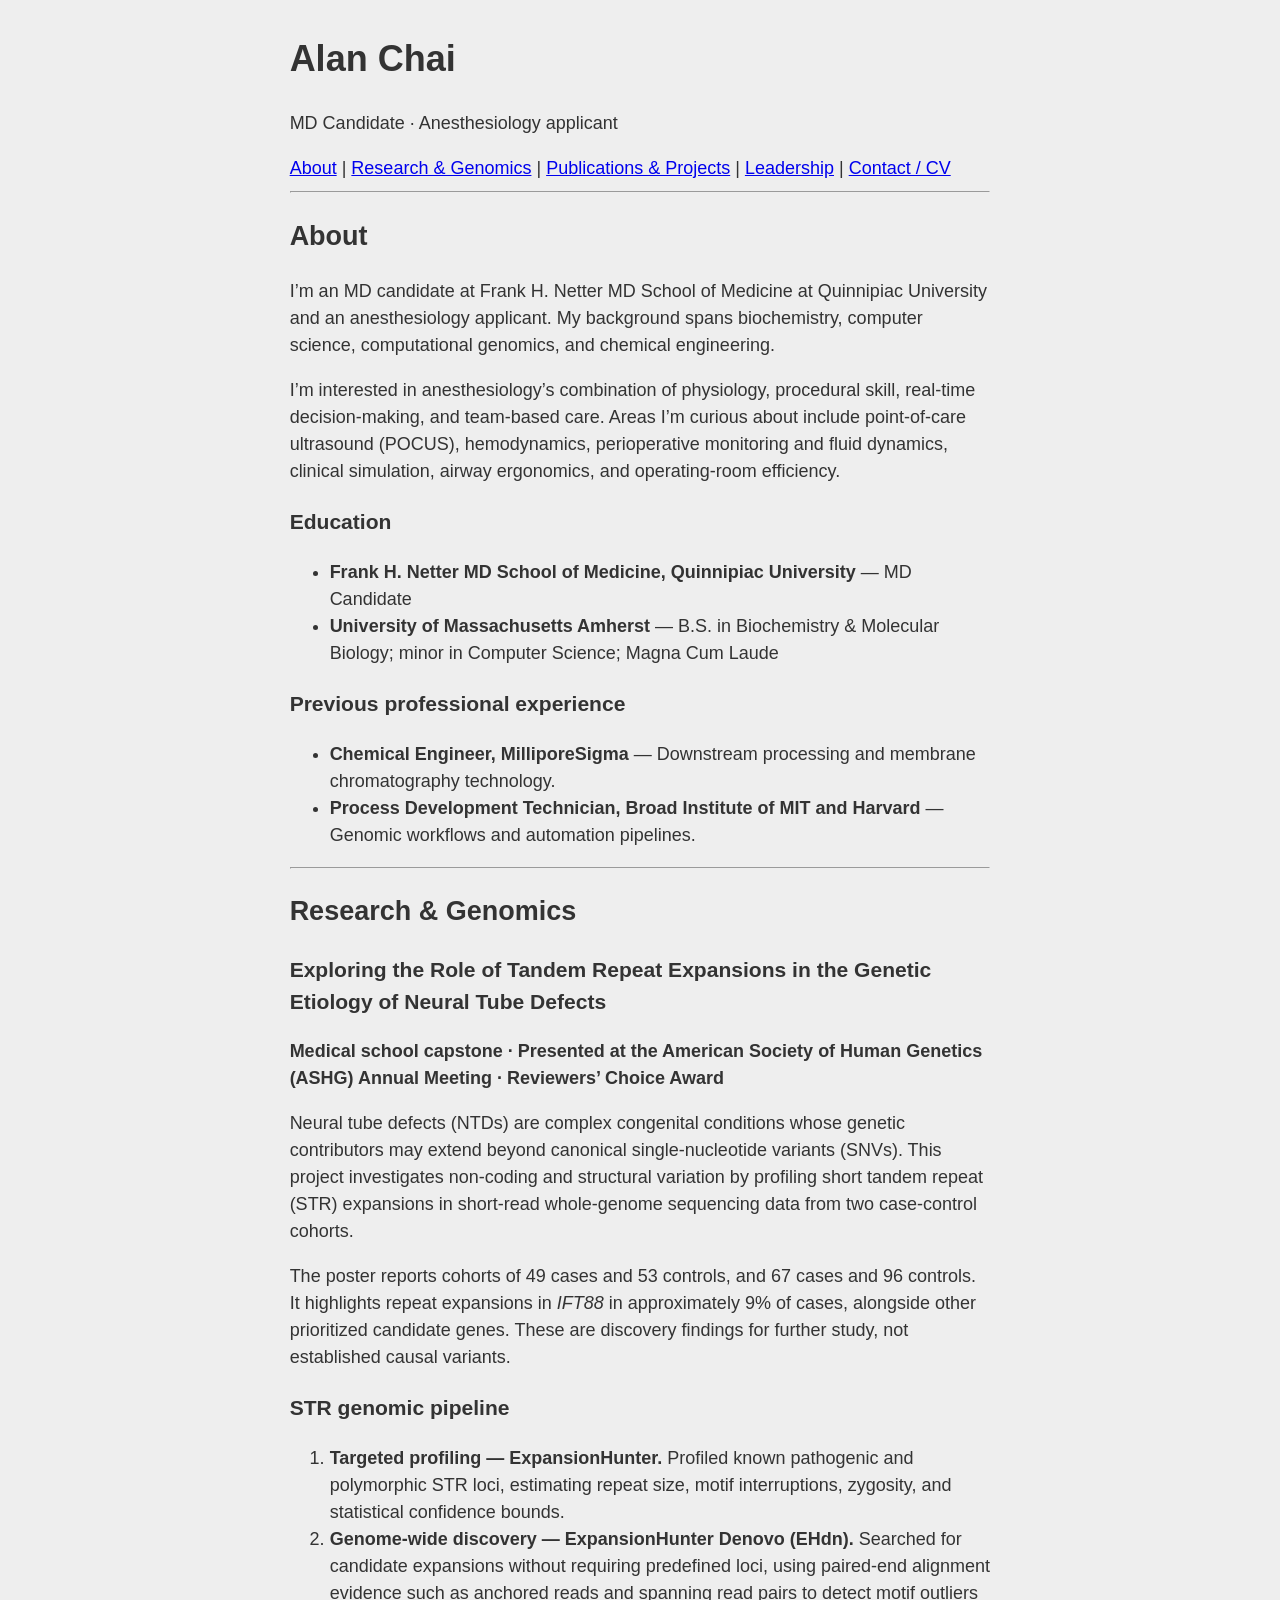
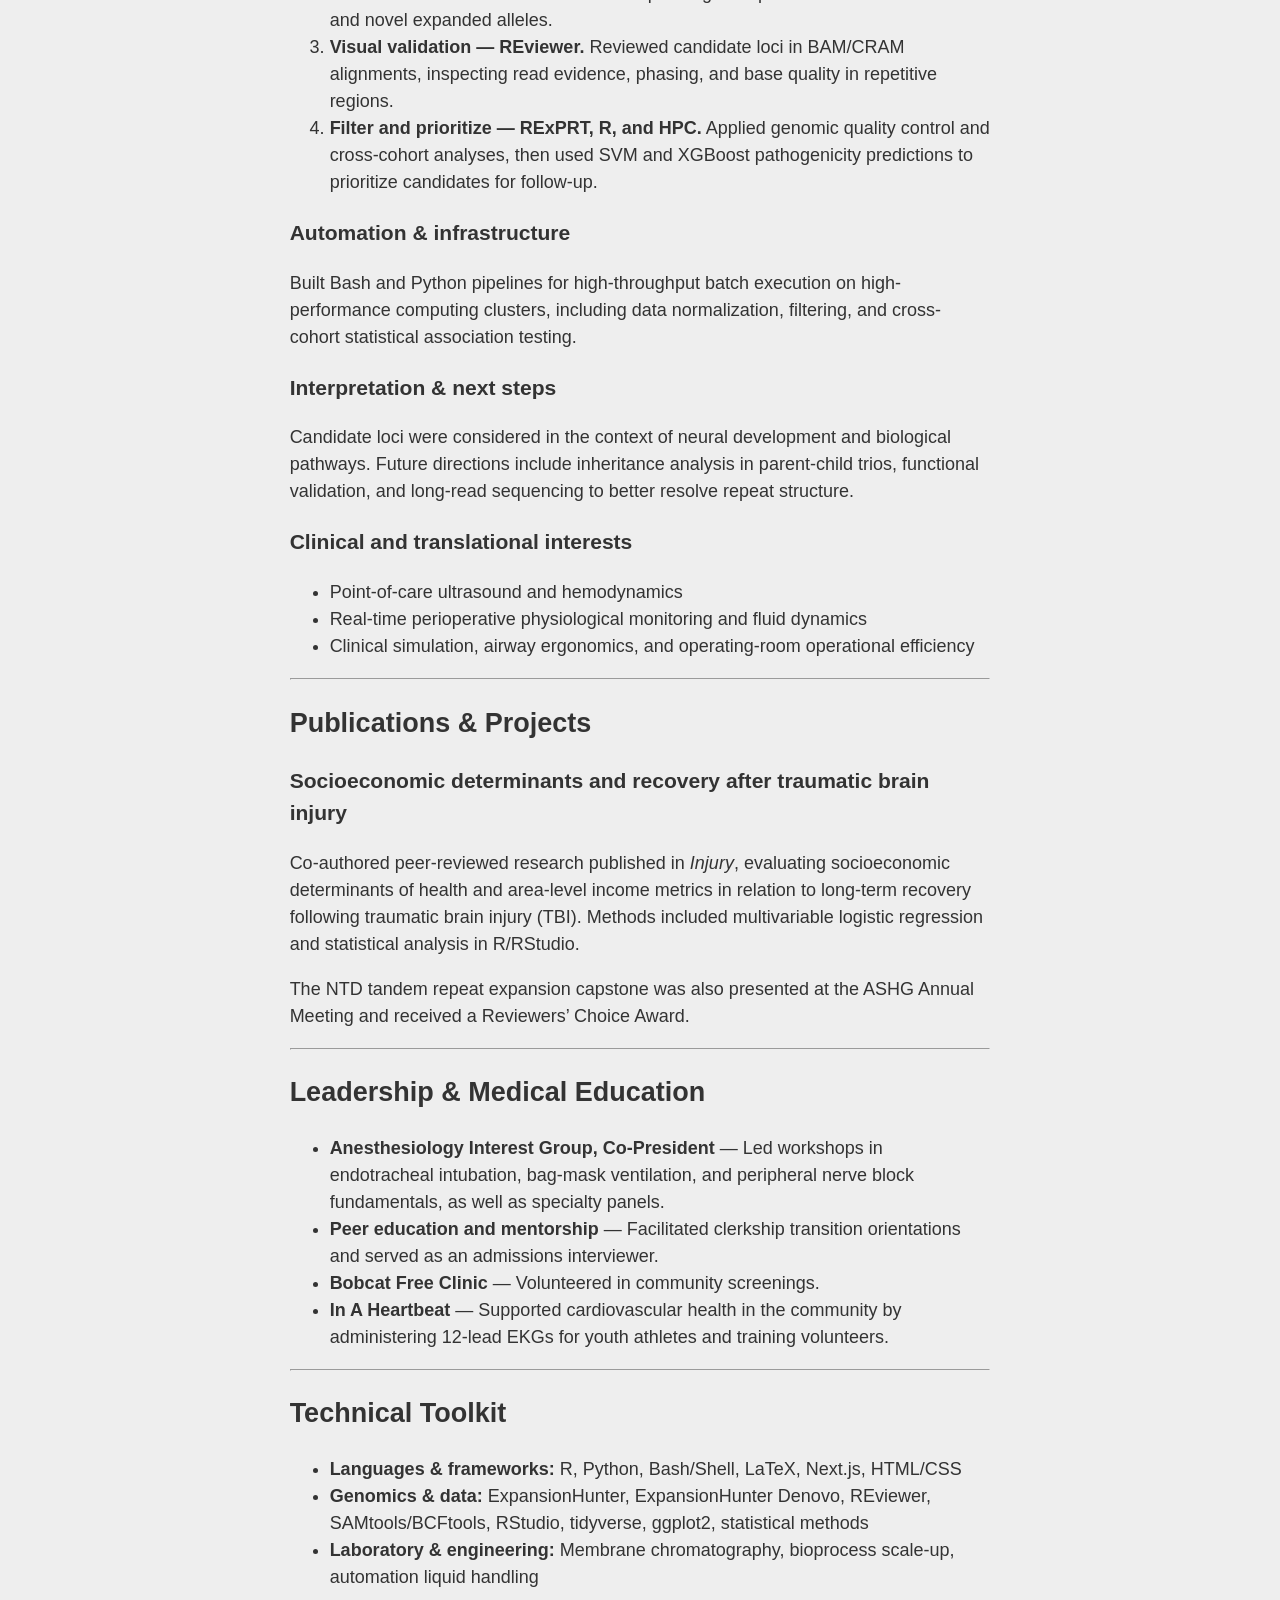
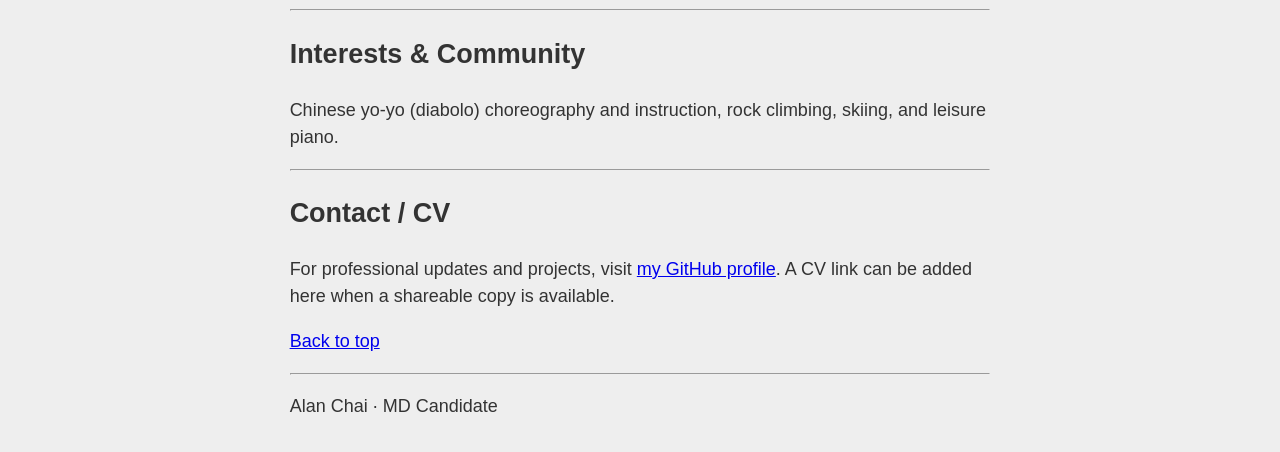
==== commit 8eafd4b2: "Simplify portfolio to minimal HTML style Co-authored-by: Copilot <223556219+Copilot@users.noreply.gi" ====
--- a/index.html
+++ b/index.html
@@ -3,1542 +3,129 @@
 <head>
   <meta charset="UTF-8">
   <meta name="viewport" content="width=device-width, initial-scale=1">
-  <meta name="description" content="Alan Chai is an MD candidate at Quinnipiac University's Frank H. Netter School of Medicine, with interests in anesthesiology, computational genomics, and health equity.">
-  <meta name="theme-color" content="#f5f7f8">
-  <title>Alan Chai — MD Candidate | Anesthesiology & Genomics</title>
+  <meta name="description" content="Alan Chai, MD candidate at Quinnipiac University, interested in anesthesiology, computational genomics, and health equity.">
+  <title>Alan Chai — MD Candidate</title>
   <style>
-    :root {
-      color-scheme: light dark;
-      --page: #f5f7f8;
-      --surface: #ffffff;
-      --surface-soft: #eef2f4;
-      --ink: #17232d;
-      --body: #4d5b65;
-      --muted: #73818a;
-      --line: #dce3e7;
-      --accent: #176b70;
-      --accent-strong: #10575c;
-      --accent-soft: #e0eff0;
-      --warm: #b97844;
-      --shadow: 0 16px 46px rgb(25 44 54 / 7%);
-      --sans: Inter, ui-sans-serif, system-ui, -apple-system, BlinkMacSystemFont, "Segoe UI", sans-serif;
-      --mono: "SFMono-Regular", Consolas, "Liberation Mono", monospace;
-      font-family: var(--sans);
-      font-synthesis: none;
-      text-rendering: optimizeLegibility;
-      -webkit-font-smoothing: antialiased;
-      scroll-behavior: smooth;
-      scroll-padding-top: 88px;
-    }
-
-    *,
-    *::before,
-    *::after {
-      box-sizing: border-box;
-    }
-
     body {
-      margin: 0;
-      background:
-        radial-gradient(ellipse at 85% 5%, rgb(208 226 230 / 45%), transparent 32rem),
-        var(--page);
-      color: var(--ink);
-      font-size: 15px;
-      line-height: 1.7;
-    }
-
-    a {
-      color: inherit;
-      text-decoration: none;
-    }
-
-    a:focus-visible {
-      outline: 3px solid var(--warm);
-      outline-offset: 4px;
-      border-radius: 3px;
-    }
-
-    .skip-link {
-      position: absolute;
-      z-index: 10;
-      top: 8px;
-      left: 8px;
-      padding: 10px 14px;
-      transform: translateY(-150%);
-      border-radius: 4px;
-      background: var(--ink);
-      color: var(--surface);
-    }
-
-    .skip-link:focus {
-      transform: translateY(0);
-    }
-
-    .shell {
-      width: min(1120px, calc(100% - 56px));
-      margin-inline: auto;
-    }
-
-    .site-header {
-      position: sticky;
-      z-index: 5;
-      top: 0;
-      border-bottom: 1px solid var(--line);
-      background: color-mix(in srgb, var(--page) 91%, transparent);
-      backdrop-filter: blur(16px);
-    }
-
-    .header-inner {
-      min-height: 76px;
-      display: flex;
-      align-items: center;
-      justify-content: space-between;
-      gap: 28px;
-    }
-
-    .brand {
-      flex: 0 0 auto;
-      font-size: 15px;
-      font-weight: 750;
-      letter-spacing: -0.045em;
-    }
-
-    .brand span {
-      display: block;
-      margin-top: -3px;
-      color: var(--muted);
-      font-size: 10px;
-      font-weight: 500;
-      letter-spacing: 0.055em;
-      text-transform: uppercase;
-    }
-
-    .site-nav {
-      display: flex;
-      align-items: center;
-      justify-content: flex-end;
-      gap: clamp(14px, 2.2vw, 29px);
-      color: var(--body);
-      font-size: 12px;
-      font-weight: 600;
-    }
-
-    .site-nav a {
-      padding-block: 8px;
-      transition: color 160ms ease;
-    }
-
-    .site-nav a:hover {
-      color: var(--accent);
-    }
-
-    .site-nav .nav-cta {
-      padding: 9px 13px;
-      border: 1px solid var(--line);
-      border-radius: 5px;
-      color: var(--ink);
-    }
-
-    .site-nav .nav-cta:hover {
-      border-color: var(--accent);
-      color: var(--accent);
-    }
-
-    main {
-      overflow: clip;
-    }
-
-    .hero {
-      min-height: 540px;
-      display: grid;
-      grid-template-columns: minmax(0, 1.4fr) minmax(280px, 0.8fr);
-      align-items: center;
-      gap: 62px;
-      padding-block: 83px 86px;
-    }
-
-    .eyebrow {
-      display: flex;
-      align-items: center;
-      gap: 9px;
-      margin: 0 0 20px;
-      color: var(--accent);
-      font-family: var(--mono);
-      font-size: 10px;
-      font-weight: 600;
-      letter-spacing: 0.09em;
-      text-transform: uppercase;
-    }
-
-    .eyebrow::before {
-      width: 7px;
-      height: 7px;
-      border-radius: 50%;
-      background: var(--warm);
-      content: "";
-    }
-
-    h1,
-    h2,
-    h3,
-    p {
-      margin-top: 0;
-    }
-
-    h1,
-    h2,
-    h3 {
-      line-height: 1.18;
-    }
-
-    h1 {
-      max-width: 720px;
-      margin-bottom: 15px;
-      font-size: clamp(48px, 7vw, 76px);
-      font-weight: 650;
-      letter-spacing: -0.075em;
-    }
-
-    .hero-role {
-      margin-bottom: 18px;
-      color: var(--accent);
-      font-size: 16px;
-      font-weight: 600;
-      letter-spacing: -0.015em;
-    }
-
-    .hero-summary {
-      max-width: 650px;
-      margin-bottom: 27px;
-      color: var(--body);
-      font-size: 16px;
-      line-height: 1.85;
-    }
-
-    .hero-actions {
-      display: flex;
-      flex-wrap: wrap;
-      align-items: center;
-      gap: 12px;
-    }
-
-    .button {
-      min-height: 43px;
-      display: inline-flex;
-      align-items: center;
-      justify-content: center;
-      gap: 10px;
-      padding: 0 15px;
-      border: 1px solid var(--line);
-      border-radius: 5px;
-      font-size: 12px;
-      font-weight: 650;
-      transition: background 160ms ease, border-color 160ms ease, transform 160ms ease;
-    }
-
-    .button:hover {
-      transform: translateY(-1px);
-    }
-
-    .button-primary {
-      border-color: var(--accent);
-      background: var(--accent);
-      color: #fff;
-    }
-
-    .button-primary:hover {
-      border-color: var(--accent-strong);
-      background: var(--accent-strong);
-    }
-
-    .button-quiet:hover {
-      border-color: var(--accent);
-      color: var(--accent);
-    }
-
-    .hero-aside {
-      position: relative;
-      min-height: 325px;
-      display: flex;
-      flex-direction: column;
-      justify-content: space-between;
-      overflow: hidden;
-      padding: 25px;
-      border: 1px solid var(--line);
-      border-radius: 8px;
-      background:
-        linear-gradient(145deg, transparent 38%, rgb(23 107 112 / 8%) 38.2%, transparent 68%),
-        var(--surface);
-      box-shadow: var(--shadow);
-    }
-
-    .hero-aside::before,
-    .hero-aside::after {
-      position: absolute;
-      z-index: 0;
-      border: 1px solid color-mix(in srgb, var(--accent) 24%, transparent);
-      border-radius: 50%;
-      content: "";
-      pointer-events: none;
-    }
-
-    .hero-aside::before {
-      width: 265px;
-      height: 265px;
-      top: 25px;
-      right: -110px;
-    }
-
-    .hero-aside::after {
-      width: 200px;
-      height: 200px;
-      top: 58px;
-      right: -78px;
-    }
-
-    .aside-label,
-    .aside-content,
-    .aside-foot {
-      position: relative;
-      z-index: 1;
-    }
-
-    .aside-label,
-    .aside-foot {
-      color: var(--muted);
-      font-family: var(--mono);
-      font-size: 9px;
-      letter-spacing: 0.08em;
-      text-transform: uppercase;
-    }
-
-    .aside-content {
-      max-width: 250px;
-    }
-
-    .aside-symbol {
-      width: 48px;
-      height: 48px;
-      display: grid;
-      place-items: center;
-      margin-bottom: 20px;
-      border-radius: 50%;
-      background: var(--accent-soft);
-      color: var(--accent);
-      font-family: var(--mono);
-      font-size: 19px;
-      font-weight: 700;
-    }
-
-    .aside-content h2 {
-      margin-bottom: 9px;
-      font-size: 23px;
-      letter-spacing: -0.055em;
-    }
-
-    .aside-content p {
-      margin-bottom: 0;
-      color: var(--body);
-      font-size: 12px;
-      line-height: 1.75;
-    }
-
-    .section {
-      padding-block: 80px;
-      border-top: 1px solid var(--line);
-    }
-
-    .section-header {
-      max-width: 720px;
-      margin-bottom: 36px;
-    }
-
-    .section-header .eyebrow {
-      margin-bottom: 13px;
-    }
-
-    .section-header h2 {
-      margin-bottom: 12px;
-      font-size: clamp(31px, 4vw, 43px);
-      font-weight: 620;
-      letter-spacing: -0.06em;
-    }
-
-    .section-header > p:last-child {
-      margin-bottom: 0;
-      color: var(--body);
-      font-size: 14px;
-    }
-
-    .about-grid {
-      display: grid;
-      grid-template-columns: 1.1fr 0.9fr;
-      gap: 18px;
-    }
-
-    .card {
-      border: 1px solid var(--line);
-      border-radius: 7px;
-      background: var(--surface);
-    }
-
-    .about-card {
-      padding: 24px;
-    }
-
-    .about-card h3,
-    .subsection-title {
-      margin-bottom: 14px;
-      font-size: 16px;
-      font-weight: 650;
-      letter-spacing: -0.03em;
-    }
-
-    .about-card > p {
-      margin-bottom: 0;
-      color: var(--body);
-      font-size: 13px;
-      line-height: 1.85;
-    }
-
-    .focus-list {
-      display: grid;
-      gap: 10px;
-      margin: 0;
-      padding: 0;
-      list-style: none;
-    }
-
-    .focus-list li {
-      display: flex;
-      align-items: flex-start;
-      gap: 10px;
-      color: var(--body);
-      font-size: 12px;
-    }
-
-    .focus-list li::before {
-      width: 6px;
-      height: 6px;
-      flex: 0 0 auto;
-      margin-top: 8px;
-      border-radius: 50%;
-      background: var(--accent);
-      content: "";
-    }
-
-    .education-grid,
-    .experience-grid {
-      display: grid;
-      grid-template-columns: repeat(2, minmax(0, 1fr));
-      gap: 14px;
-    }
-
-    .education-grid {
-      margin-top: 14px;
-    }
-
-    .credential-card {
-      min-height: 145px;
-      padding: 20px;
-    }
-
-    .card-kicker {
-      margin-bottom: 11px;
-      color: var(--accent);
-      font-family: var(--mono);
-      font-size: 9px;
-      font-weight: 600;
-      letter-spacing: 0.075em;
-      text-transform: uppercase;
-    }
-
-    .credential-card h3 {
-      margin-bottom: 7px;
-      font-size: 15px;
-      font-weight: 650;
-      letter-spacing: -0.025em;
-    }
-
-    .credential-card p {
-      margin-bottom: 0;
-      color: var(--body);
-      font-size: 12px;
-      line-height: 1.7;
-    }
-
-    .research-section {
-      padding-bottom: 88px;
-    }
-
-    .research-feature {
-      overflow: hidden;
-      border: 1px solid var(--line);
-      border-radius: 8px;
-      background: var(--surface);
-      box-shadow: var(--shadow);
-    }
-
-    .research-titlebar {
-      display: flex;
-      align-items: flex-start;
-      justify-content: space-between;
-      gap: 20px;
-      padding: 27px 30px 25px;
-      border-bottom: 1px solid var(--line);
-      background: linear-gradient(120deg, var(--surface), var(--surface-soft));
-    }
-
-    .research-titlebar .eyebrow {
-      margin-bottom: 10px;
-    }
-
-    .research-titlebar h3 {
-      max-width: 720px;
-      margin-bottom: 8px;
-      font-size: clamp(21px, 3vw, 29px);
-      font-weight: 630;
-      letter-spacing: -0.05em;
-    }
-
-    .research-titlebar p {
-      margin-bottom: 0;
-      color: var(--body);
-      font-size: 12px;
-    }
-
-    .award {
-      flex: 0 0 auto;
-      padding: 8px 10px;
-      border: 1px solid color-mix(in srgb, var(--warm) 42%, var(--line));
-      border-radius: 4px;
-      background: color-mix(in srgb, var(--warm) 9%, var(--surface));
-      color: color-mix(in srgb, var(--warm) 75%, var(--ink));
-      font-family: var(--mono);
-      font-size: 9px;
-      font-weight: 600;
-      letter-spacing: 0.035em;
-      text-align: center;
-    }
-
-    .research-body {
-      padding: 28px 30px 30px;
-    }
-
-    .research-intro {
-      max-width: 880px;
-      margin-bottom: 26px;
-      color: var(--body);
-      font-size: 13px;
-      line-height: 1.85;
-    }
-
-    .study-facts {
-      display: grid;
-      grid-template-columns: repeat(3, minmax(0, 1fr));
-      gap: 10px;
-      margin-bottom: 28px;
-    }
-
-    .fact {
-      padding: 13px 15px;
-      border: 1px solid var(--line);
-      border-radius: 5px;
-      background: var(--page);
-    }
-
-    .fact strong {
-      display: block;
-      margin-bottom: 3px;
-      font-size: 13px;
-      font-weight: 650;
-    }
-
-    .fact span {
-      display: block;
-      color: var(--muted);
-      font-size: 10px;
-      line-height: 1.55;
-    }
-
-    .workflow-heading {
-      display: flex;
-      align-items: baseline;
-      justify-content: space-between;
-      gap: 14px;
-      margin-bottom: 12px;
-    }
-
-    .workflow-heading h4,
-    .methods-card h4,
-    .research-bottom h4 {
-      margin: 0;
-      font-size: 13px;
-      font-weight: 650;
-    }
-
-    .workflow-heading p {
-      margin: 0;
-      color: var(--muted);
-      font-family: var(--mono);
-      font-size: 9px;
-      letter-spacing: 0.04em;
-    }
-
-    .workflow {
-      display: grid;
-      grid-template-columns: repeat(4, minmax(0, 1fr));
-      gap: 10px;
-      margin: 0 0 20px;
-      padding: 0;
-      list-style: none;
-      counter-reset: pipeline;
-    }
-
-    .workflow-step {
-      position: relative;
-      min-height: 206px;
-      padding: 17px 15px 15px;
-      border: 1px solid var(--line);
-      border-radius: 5px;
-      background: var(--surface);
-      counter-increment: pipeline;
-    }
-
-    .workflow-step:not(:last-child)::after {
-      position: absolute;
-      z-index: 1;
-      top: 28px;
-      right: -13px;
-      width: 15px;
-      height: 1px;
-      background: var(--accent);
-      content: "";
-    }
-
-    .step-index {
-      display: inline-grid;
-      width: 23px;
-      height: 23px;
-      place-items: center;
-      margin-bottom: 14px;
-      border-radius: 50%;
-      background: var(--accent-soft);
-      color: var(--accent);
-      font-family: var(--mono);
-      font-size: 9px;
-      font-weight: 600;
-    }
-
-    .step-index::before {
-      content: "0" counter(pipeline);
-    }
-
-    .workflow-step h5 {
-      margin: 0 0 8px;
-      font-size: 13px;
-      font-weight: 650;
-      letter-spacing: -0.02em;
-    }
-
-    .workflow-step p {
-      margin: 0;
-      color: var(--body);
-      font-size: 10px;
-      line-height: 1.7;
-    }
-
-    .tool-name {
-      display: inline-block;
-      margin-bottom: 8px;
-      color: var(--accent);
-      font-family: var(--mono);
-      font-size: 10px;
-      font-weight: 600;
-    }
-
-    .methods-grid {
-      display: grid;
-      grid-template-columns: 1.05fr 0.95fr;
-      gap: 12px;
-    }
-
-    .methods-card {
-      padding: 17px;
-      border: 1px solid var(--line);
-      border-radius: 5px;
-      background: var(--page);
-    }
-
-    .methods-card h4 {
-      margin-bottom: 8px;
-    }
-
-    .methods-card p {
-      margin-bottom: 0;
-      color: var(--body);
-      font-size: 11px;
-      line-height: 1.75;
-    }
-
-    .research-bottom {
-      display: grid;
-      grid-template-columns: 1fr 1fr;
-      gap: 12px;
-      margin-top: 12px;
-    }
-
-    .research-bottom > div {
-      padding: 17px;
-      border-radius: 5px;
-      background: var(--accent-soft);
-    }
-
-    .research-bottom h4 {
-      margin-bottom: 6px;
-      color: var(--accent-strong);
-    }
-
-    .research-bottom p {
-      margin: 0;
-      color: var(--body);
-      font-size: 11px;
-      line-height: 1.75;
-    }
-
-    .research-bottom .future {
-      background: var(--surface-soft);
-    }
-
-    .research-bottom .future h4 {
-      color: var(--ink);
-    }
-
-    .candidate-strip {
-      margin-top: 12px;
-      padding: 17px;
-      border: 1px solid var(--line);
-      border-radius: 5px;
-      background: var(--surface);
-    }
-
-    .candidate-strip h4 {
-      margin: 0 0 9px;
-      font-size: 12px;
-      font-weight: 650;
-    }
-
-    .candidate-strip p {
-      margin: 0;
-      color: var(--body);
-      font-size: 11px;
-      line-height: 1.75;
-    }
-
-    .gene-list {
-      display: flex;
-      flex-wrap: wrap;
-      gap: 6px;
-      margin-top: 11px !important;
-    }
-
-    .gene-list span {
-      padding: 4px 7px;
-      border: 1px solid var(--line);
-      border-radius: 3px;
-      color: var(--accent);
-      font-family: var(--mono);
-      font-size: 9px;
-    }
-
-    .section-top {
-      margin-top: 43px;
-    }
-
-    .publication-card {
-      display: grid;
-      grid-template-columns: 54px 1fr auto;
-      align-items: start;
-      gap: 17px;
-      padding: 23px;
-    }
-
-    .publication-mark {
-      width: 45px;
-      height: 45px;
-      display: grid;
-      place-items: center;
-      border-radius: 6px;
-      background: var(--accent-soft);
-      color: var(--accent);
-      font-family: var(--mono);
-      font-size: 13px;
-      font-weight: 700;
-    }
-
-    .publication-card h3 {
-      margin-bottom: 7px;
-      font-size: 15px;
-      font-weight: 650;
-      letter-spacing: -0.03em;
-    }
-
-    .publication-card p {
-      margin-bottom: 0;
-      color: var(--body);
-      font-size: 12px;
-      line-height: 1.75;
-    }
-
-    .publication-tag {
-      padding: 6px 8px;
-      border: 1px solid var(--line);
-      border-radius: 4px;
-      color: var(--muted);
-      font-family: var(--mono);
-      font-size: 9px;
-      white-space: nowrap;
-    }
-
-    .interests-grid {
-      display: grid;
-      grid-template-columns: repeat(3, minmax(0, 1fr));
-      gap: 13px;
-      margin-top: 14px;
-    }
-
-    .interest-card {
-      min-height: 135px;
-      padding: 19px;
-    }
-
-    .interest-card .card-kicker {
-      margin-bottom: 13px;
-    }
-
-    .interest-card h3 {
-      margin-bottom: 7px;
-      font-size: 14px;
-      font-weight: 650;
-    }
-
-    .interest-card p {
-      margin-bottom: 0;
-      color: var(--body);
-      font-size: 11px;
-      line-height: 1.7;
-    }
-
-    .leadership-list {
-      display: grid;
-      gap: 12px;
-    }
-
-    .leadership-item {
-      display: grid;
-      grid-template-columns: 42px 1fr;
-      gap: 15px;
-      padding: 19px 21px;
-    }
-
-    .leadership-icon {
-      width: 38px;
-      height: 38px;
-      display: grid;
-      place-items: center;
-      border-radius: 6px;
-      background: var(--accent-soft);
-      color: var(--accent);
-      font-family: var(--mono);
-      font-size: 12px;
-      font-weight: 700;
-    }
-
-    .leadership-item h3 {
-      margin-bottom: 5px;
-      font-size: 14px;
-      font-weight: 650;
-    }
-
-    .leadership-item p {
-      margin-bottom: 0;
-      color: var(--body);
-      font-size: 11px;
-      line-height: 1.75;
-    }
-
-    .toolkit-grid {
-      display: grid;
-      grid-template-columns: repeat(3, minmax(0, 1fr));
-      gap: 13px;
-    }
-
-    .toolkit-card {
-      padding: 20px;
-    }
-
-    .toolkit-card h3 {
-      margin-bottom: 14px;
-      font-size: 13px;
-      font-weight: 650;
-    }
-
-    .chips {
-      display: flex;
-      flex-wrap: wrap;
-      gap: 7px;
-    }
-
-    .chip {
-      padding: 5px 8px;
-      border: 1px solid var(--line);
-      border-radius: 4px;
-      background: var(--page);
-      color: var(--body);
-      font-family: var(--mono);
-      font-size: 9px;
-      line-height: 1.4;
-    }
-
-    .experience-grid {
-      margin-top: 20px;
-    }
-
-    .experience-card {
-      padding: 21px;
-    }
-
-    .experience-card h3 {
-      margin-bottom: 5px;
-      font-size: 14px;
-      font-weight: 650;
-    }
-
-    .experience-card .employer {
-      margin-bottom: 11px;
-      color: var(--accent);
-      font-size: 11px;
-      font-weight: 600;
-    }
-
-    .experience-card p:last-child {
-      margin-bottom: 0;
-      color: var(--body);
-      font-size: 11px;
-      line-height: 1.75;
-    }
-
-    .community {
-      display: flex;
-      flex-wrap: wrap;
-      gap: 9px;
-      margin: 0;
-      padding: 0;
-      list-style: none;
-    }
-
-    .community li {
-      padding: 8px 11px;
-      border: 1px solid var(--line);
-      border-radius: 999px;
-      background: var(--surface);
-      color: var(--body);
-      font-size: 11px;
-    }
-
-    .contact-section {
-      margin-bottom: 48px;
-      padding: 35px;
-      border: 1px solid var(--line);
-      border-radius: 8px;
-      background: var(--ink);
-      color: #f6f8f8;
-    }
-
-    .contact-section .eyebrow {
-      color: #b7dada;
-    }
-
-    .contact-section h2 {
-      margin-bottom: 10px;
-      font-size: clamp(28px, 4vw, 40px);
-      font-weight: 620;
-      letter-spacing: -0.06em;
-    }
-
-    .contact-section > p:not(.eyebrow) {
-      max-width: 640px;
-      margin-bottom: 20px;
-      color: #c1cbd0;
-      font-size: 13px;
-    }
-
-    .contact-section .button {
-      border-color: #60727a;
-      color: #f6f8f8;
-    }
-
-    .contact-section .button:hover {
-      border-color: #b7dada;
-      color: #b7dada;
-    }
-
-    .site-footer {
-      display: flex;
-      align-items: center;
-      justify-content: space-between;
-      gap: 18px;
-      padding-block: 0 28px;
-      color: var(--muted);
-      font-size: 10px;
-    }
-
-    .site-footer p {
-      margin: 0;
-    }
-
-    .footer-name {
-      color: var(--ink);
-      font-weight: 650;
-    }
-
-    @media (prefers-color-scheme: dark) {
-      :root {
-        --page: #141b20;
-        --surface: #1b252c;
-        --surface-soft: #222f37;
-        --ink: #e8eef0;
-        --body: #b0bdc3;
-        --muted: #8b9ba3;
-        --line: #34434b;
-        --accent: #8cc8c7;
-        --accent-strong: #a2d9d6;
-        --accent-soft: #243b3d;
-        --warm: #e0a575;
-        --shadow: 0 16px 46px rgb(0 0 0 / 18%);
-      }
-
-      body {
-        background:
-          radial-gradient(ellipse at 85% 5%, rgb(49 86 92 / 24%), transparent 32rem),
-          var(--page);
-      }
-
-      .site-nav .nav-cta {
-        color: var(--ink);
-      }
-
-      .hero-aside {
-        background:
-          linear-gradient(145deg, transparent 38%, rgb(140 200 199 / 9%) 38.2%, transparent 68%),
-          var(--surface);
-      }
-
-      .award {
-        color: var(--warm);
-      }
-
-      .contact-section {
-        background: #0c1216;
-      }
-    }
-
-    @media (max-width: 850px) {
-      .shell {
-        width: min(100% - 40px, 700px);
-      }
-
-      .header-inner {
-        align-items: flex-start;
-        flex-direction: column;
-        justify-content: center;
-        gap: 8px;
-        padding-block: 13px;
-      }
-
-      .site-nav {
-        width: 100%;
-        justify-content: flex-start;
-        gap: clamp(14px, 3vw, 25px);
-        overflow-x: auto;
-        padding: 2px 1px 5px;
-        scrollbar-width: thin;
-      }
-
-      .site-nav a {
-        flex: 0 0 auto;
-      }
-
-      .hero {
-        grid-template-columns: 1fr minmax(220px, 0.7fr);
-        gap: 25px;
-        padding-block: 65px;
-      }
-
-      .hero-aside {
-        min-height: 290px;
-        padding: 19px;
-      }
-
-      .workflow {
-        grid-template-columns: repeat(2, minmax(0, 1fr));
-      }
-
-      .workflow-step {
-        min-height: 175px;
-      }
-
-      .workflow-step:nth-child(2)::after {
-        display: none;
-      }
-    }
-
-    @media (max-width: 600px) {
-      :root {
-        scroll-padding-top: 115px;
-      }
-
-      .shell {
-        width: calc(100% - 34px);
-      }
-
-      .header-inner {
-        gap: 5px;
-      }
-
-      .site-nav {
-        gap: 18px;
-        font-size: 11px;
-      }
-
-      .site-nav .nav-cta {
-        padding: 6px 9px;
-      }
-
-      .hero {
-        grid-template-columns: 1fr;
-        gap: 32px;
-        padding-block: 57px 49px;
-      }
-
-      h1 {
-        font-size: clamp(47px, 13vw, 66px);
-      }
-
-      .hero-summary {
-        font-size: 14px;
-      }
-
-      .hero-aside {
-        min-height: 230px;
-      }
-
-      .aside-content {
-        max-width: 280px;
-      }
-
-      .section {
-        padding-block: 59px;
-      }
-
-      .about-grid,
-      .education-grid,
-      .experience-grid,
-      .methods-grid,
-      .research-bottom,
-      .interests-grid,
-      .toolkit-grid {
-        grid-template-columns: 1fr;
-      }
-
-      .research-titlebar {
-        flex-direction: column;
-        padding: 22px 19px;
-      }
-
-      .research-body {
-        padding: 21px 17px;
-      }
-
-      .study-facts {
-        grid-template-columns: 1fr;
-      }
-
-      .workflow-heading {
-        align-items: flex-start;
-        flex-direction: column;
-        gap: 4px;
-      }
-
-      .workflow {
-        grid-template-columns: 1fr;
-      }
-
-      .workflow-step {
-        min-height: 0;
-      }
-
-      .workflow-step:not(:last-child)::after {
-        top: auto;
-        right: auto;
-        bottom: -12px;
-        left: 28px;
-        width: 1px;
-        height: 13px;
-      }
-
-      .workflow-step:nth-child(2)::after {
-        display: block;
-      }
-
-      .publication-card {
-        grid-template-columns: 45px 1fr;
-        gap: 12px;
-        padding: 18px;
-      }
-
-      .publication-tag {
-        grid-column: 2;
-        justify-self: start;
-      }
-
-      .leadership-item {
-        padding: 16px;
-      }
-
-      .contact-section {
-        margin-bottom: 34px;
-        padding: 25px 21px;
-      }
-
-      .site-footer {
-        align-items: flex-start;
-        flex-direction: column;
-        gap: 5px;
-        padding-bottom: 22px;
-      }
-    }
-
-    @media (prefers-reduced-motion: reduce) {
-      *,
-      *::before,
-      *::after {
-        scroll-behavior: auto !important;
-        transition-duration: 0.01ms !important;
-      }
+      max-width: 70ch;
+      margin: 2rem auto;
+      padding: 0 1rem;
+      line-height: 1.5;
+      font: 18px/1.5 sans-serif;
+      color: #333;
+      background: #eee;
     }
   </style>
 </head>
 <body>
-  <a class="skip-link" href="#main">Skip to content</a>
-
-  <header class="site-header">
-    <div class="shell header-inner">
-      <a class="brand" href="#top" aria-label="Alan Chai, home">
-        Alan Chai
-        <span>Medicine · Genomics</span>
-      </a>
-      <nav class="site-nav" aria-label="Main navigation">
-        <a href="#about">About</a>
-        <a href="#research">Research &amp; Genomics</a>
-        <a href="#publications">Publications &amp; Projects</a>
-        <a href="#leadership">Leadership</a>
-        <a class="nav-cta" href="#contact">Contact / CV</a>
-      </nav>
-    </div>
+  <header id="top">
+    <h1>Alan Chai</h1>
+    <p>MD Candidate · Anesthesiology applicant</p>
+    <nav aria-label="Main navigation">
+      <a href="#about">About</a> |
+      <a href="#research">Research &amp; Genomics</a> |
+      <a href="#publications">Publications &amp; Projects</a> |
+      <a href="#leadership">Leadership</a> |
+      <a href="#contact">Contact / CV</a>
+    </nav>
   </header>
 
   <main id="main">
-    <section class="hero shell" id="top" aria-labelledby="page-title">
-      <div>
-        <p class="eyebrow">MD candidate · Anesthesiology applicant</p>
-        <h1 id="page-title">Alan Chai<span aria-hidden="true">.</span></h1>
-        <p class="hero-role">Medicine, engineering, and computational biology.</p>
-        <p class="hero-summary">I’m an MD candidate at Quinnipiac University’s Frank H. Netter School of Medicine, interested in anesthesiology and the ways rigorous data, thoughtful systems, and hands-on care can improve patient outcomes.</p>
-        <div class="hero-actions">
-          <a class="button button-primary" href="#research">Explore my research <span aria-hidden="true">↓</span></a>
-          <a class="button button-quiet" href="#publications">Selected work <span aria-hidden="true">↗</span></a>
-        </div>
-      </div>
-      <aside class="hero-aside" aria-label="Academic focus">
-        <span class="aside-label">At the intersection of</span>
-        <div class="aside-content">
-          <span class="aside-symbol" aria-hidden="true">A/G</span>
-          <h2>From genome to bedside.</h2>
-          <p>Clinical medicine, genomic discovery, and the engineering mindset behind reliable systems.</p>
-        </div>
-        <span class="aside-foot">Connect the signal to the person.</span>
-      </aside>
-    </section>
+    <hr>
+    <section id="about">
+      <h2>About</h2>
+      <p>I’m an MD candidate at Frank H. Netter MD School of Medicine at Quinnipiac University and an anesthesiology applicant. My background spans biochemistry, computer science, computational genomics, and chemical engineering.</p>
+      <p>I’m interested in anesthesiology’s combination of physiology, procedural skill, real-time decision-making, and team-based care. Areas I’m curious about include point-of-care ultrasound (POCUS), hemodynamics, perioperative monitoring and fluid dynamics, clinical simulation, airway ergonomics, and operating-room efficiency.</p>
 
-    <section class="section shell" id="about" aria-labelledby="about-title">
-      <header class="section-header">
-        <p class="eyebrow">01 / About</p>
-        <h2 id="about-title">A foundation in systems. A focus on people.</h2>
-        <p>My path to medicine has moved through biochemistry, computational biology, and process engineering. Each has shaped how I approach complex questions: with curiosity, careful measurement, and attention to the people behind the data.</p>
-      </header>
+      <h3>Education</h3>
+      <ul>
+        <li><strong>Frank H. Netter MD School of Medicine, Quinnipiac University</strong> — MD Candidate</li>
+        <li><strong>University of Massachusetts Amherst</strong> — B.S. in Biochemistry &amp; Molecular Biology; minor in Computer Science; Magna Cum Laude</li>
+      </ul>
 
-      <div class="about-grid">
-        <article class="card about-card">
-          <h3>Clinical direction</h3>
-          <p>I’m pursuing anesthesiology, drawn to its combination of physiology, procedural skill, real-time decision-making, and team-based care. I’m especially interested in perioperative hemodynamics, point-of-care ultrasound, and the design of safe, effective clinical systems.</p>
-        </article>
-        <article class="card about-card">
-          <h3>Current interests</h3>
-          <ul class="focus-list">
-            <li>Point-of-care ultrasound and hemodynamics</li>
-            <li>Perioperative monitoring and fluid dynamics</li>
-            <li>Clinical simulation and airway ergonomics</li>
-            <li>OR workflow and operational efficiency</li>
-          </ul>
-        </article>
-      </div>
-
-      <h3 class="subsection-title section-top">Education</h3>
-      <div class="education-grid">
-        <article class="card credential-card">
-          <p class="card-kicker">Medical education</p>
-          <h3>Frank H. Netter MD School of Medicine</h3>
-          <p>Quinnipiac University · MD Candidate</p>
-        </article>
-        <article class="card credential-card">
-          <p class="card-kicker">Undergraduate education</p>
-          <h3>University of Massachusetts Amherst</h3>
-          <p>B.S. in Biochemistry &amp; Molecular Biology; minor in Computer Science · Magna Cum Laude</p>
-        </article>
-      </div>
-    </section>
-
-    <section class="section research-section shell" id="research" aria-labelledby="research-title">
-      <header class="section-header">
-        <p class="eyebrow">02 / Research &amp; genomics</p>
-        <h2 id="research-title">Looking beyond the usual variants.</h2>
-        <p>My medical school capstone explores tandem repeat expansions as an underrecognized source of genetic variation in neural tube defects, pairing short-read whole-genome sequencing with locus-level discovery and computational prioritization.</p>
-      </header>
-
-      <article class="research-feature" aria-labelledby="str-title">
-        <header class="research-titlebar">
-          <div>
-            <p class="eyebrow">Featured capstone · Computational genomics</p>
-            <h3 id="str-title">Exploring the Role of Tandem Repeat Expansions in the Genetic Etiology of Neural Tube Defects</h3>
-            <p>Presented at the American Society of Human Genetics (ASHG) Annual Meeting</p>
-          </div>
-          <span class="award">ASHG<br>Reviewers’ Choice Award</span>
-        </header>
-
-        <div class="research-body">
-          <p class="research-intro">Neural tube defects are complex congenital conditions with genetic contributors that extend beyond canonical single-nucleotide variants. This project investigates non-coding and structural variation by profiling known repeat loci and searching genome-wide for candidate expansions across case-control cohorts.</p>
-
-          <div class="study-facts" aria-label="Study overview">
-            <div class="fact"><strong>Short-read WGS</strong><span>Paired-end sequencing data across case-control cohorts</span></div>
-            <div class="fact"><strong>Two cohorts</strong><span>49 and 67 cases; 53 and 96 controls</span></div>
-            <div class="fact"><strong>Beyond SNVs</strong><span>Known and novel tandem repeat expansion candidates</span></div>
-          </div>
-
-          <div class="workflow-heading">
-            <h4>STR genomic pipeline</h4>
-            <p>PROFILE → DISCOVER → REVIEW → PRIORITIZE</p>
-          </div>
-          <ol class="workflow" aria-label="Short tandem repeat analysis workflow">
-            <li class="workflow-step">
-              <span class="step-index" aria-hidden="true"></span>
-              <h5>Targeted profiling</h5>
-              <span class="tool-name">ExpansionHunter</span>
-              <p>Profiles known pathogenic and polymorphic loci; estimates repeat size, motif interruptions, zygosity, and confidence bounds.</p>
-            </li>
-            <li class="workflow-step">
-              <span class="step-index" aria-hidden="true"></span>
-              <h5>Genome-wide discovery</h5>
-              <span class="tool-name">ExpansionHunter Denovo</span>
-              <p>Finds candidate expansions without predefined loci by examining anchored reads and spanning read pairs for motif outliers.</p>
-            </li>
-            <li class="workflow-step">
-              <span class="step-index" aria-hidden="true"></span>
-              <h5>Read-level review</h5>
-              <span class="tool-name">REviewer</span>
-              <p>Visually validates candidate loci in BAM/CRAM alignments, including read evidence, phasing, and base quality in repetitive regions.</p>
-            </li>
-            <li class="workflow-step">
-              <span class="step-index" aria-hidden="true"></span>
-              <h5>Filter &amp; prioritize</h5>
-              <span class="tool-name">RExPRT · R · HPC</span>
-              <p>Combines genomic quality control, cross-cohort analyses, and SVM/XGBoost pathogenicity prediction to prioritize candidates.</p>
-            </li>
-          </ol>
-
-          <div class="methods-grid">
-            <section class="methods-card" aria-labelledby="automation-title">
-              <h4 id="automation-title">Automation &amp; infrastructure</h4>
-              <p>Built custom Bash and Python pipelines for high-throughput batch execution on high-performance compute clusters, including data normalization, filtering, and cross-cohort statistical association testing.</p>
-            </section>
-            <section class="methods-card" aria-labelledby="interpretation-title">
-              <h4 id="interpretation-title">Interpretation</h4>
-              <p>Candidate loci were evaluated for expansion evidence and predicted pathogenicity, then considered in the context of neural development and biological pathways.</p>
-            </section>
-          </div>
-
-          <div class="research-bottom">
-            <div>
-              <h4>Why it matters</h4>
-              <p>The work supports tandem repeats as a potentially underrecognized class of variation in NTD genetics and motivates deeper study of prioritized loci.</p>
-            </div>
-            <div class="future">
-              <h4>Next questions</h4>
-              <p>Future directions include inheritance analysis in parent-child trios, functional validation, and long-read sequencing to resolve repeat structure.</p>
-            </div>
-          </div>
-          <div class="candidate-strip">
-            <h4>Poster highlights · candidates for follow-up</h4>
-            <p>The poster illustrates IFT88 repeat expansions in approximately 9% of cases and prioritizes candidate genes across cohorts. These are discovery findings for further investigation, not established causal variants.</p>
-            <p class="gene-list" aria-label="Prioritized candidate genes">
-              <span>DIP2C</span><span>MEAK7</span><span>ZNF248</span><span>HECTD4</span><span>IFT88</span>
-              <span>PPP1R13B</span><span>RABEP1</span><span>APCDD1L-DT</span><span>MDGA1</span>
-            </p>
-          </div>
-        </div>
-      </article>
-    </section>
-
-    <section class="section shell" id="publications" aria-labelledby="publications-title">
-      <header class="section-header">
-        <p class="eyebrow">03 / Publications &amp; projects</p>
-        <h2 id="publications-title">Research that connects data to care.</h2>
-        <p>Selected scholarly work and translational questions that shape how I think about medicine.</p>
-      </header>
-
-      <article class="card publication-card">
-        <span class="publication-mark" aria-hidden="true">TBI</span>
-        <div>
-          <p class="card-kicker">Peer-reviewed research</p>
-          <h3>Socioeconomic determinants and long-term recovery after traumatic brain injury</h3>
-          <p>Co-authored research published in <em>Injury</em>, evaluating how socioeconomic determinants of health and area-level income metrics relate to long-term TBI outcomes. Methods included multivariable logistic regression and statistical analysis in R/RStudio.</p>
-        </div>
-        <span class="publication-tag">INJURY</span>
-      </article>
-
-      <div class="interests-grid" aria-label="Clinical and translational interests">
-        <article class="card interest-card">
-          <p class="card-kicker">01 / Point of care</p>
-          <h3>POCUS &amp; hemodynamics</h3>
-          <p>Bedside imaging and physiologic reasoning to understand changing clinical states.</p>
-        </article>
-        <article class="card interest-card">
-          <p class="card-kicker">02 / Perioperative</p>
-          <h3>Monitoring &amp; fluid dynamics</h3>
-          <p>Real-time physiologic monitoring and the systems that support safe anesthesia care.</p>
-        </article>
-        <article class="card interest-card">
-          <p class="card-kicker">03 / Human factors</p>
-          <h3>Simulation &amp; OR design</h3>
-          <p>Airway ergonomics, clinical simulation, and operational efficiency in the operating room.</p>
-        </article>
-      </div>
-    </section>
-
-    <section class="section shell" id="leadership" aria-labelledby="leadership-title">
-      <header class="section-header">
-        <p class="eyebrow">04 / Leadership &amp; medical education</p>
-        <h2 id="leadership-title">Learning is better when it’s shared.</h2>
-      </header>
-
-      <div class="leadership-list">
-        <article class="card leadership-item">
-          <span class="leadership-icon" aria-hidden="true">AG</span>
-          <div>
-            <h3>Anesthesiology Interest Group · Co-President</h3>
-            <p>Led procedural workshops in endotracheal intubation, bag-mask ventilation, and peripheral nerve block fundamentals, alongside specialty panels for students exploring anesthesiology.</p>
-          </div>
-        </article>
-        <article class="card leadership-item">
-          <span class="leadership-icon" aria-hidden="true">ED</span>
-          <div>
-            <h3>Peer education, mentorship &amp; community care</h3>
-            <p>Facilitated clerkship-transition orientations, served as an admissions interviewer, and volunteered in screenings at Bobcat Free Clinic.</p>
-          </div>
-        </article>
-        <article class="card leadership-item">
-          <span class="leadership-icon" aria-hidden="true">♥</span>
-          <div>
-            <h3>In A Heartbeat · Cardiovascular community health</h3>
-            <p>Supported youth athlete heart screenings by administering community 12-lead EKGs and helping train volunteers.</p>
-          </div>
-        </article>
-      </div>
-    </section>
-
-    <section class="section shell" aria-labelledby="toolkit-title">
-      <header class="section-header">
-        <p class="eyebrow">05 / Technical toolkit</p>
-        <h2 id="toolkit-title">Tools for asking better questions.</h2>
-      </header>
-
-      <div class="toolkit-grid">
-        <article class="card toolkit-card">
-          <h3>Languages &amp; frameworks</h3>
-          <div class="chips">
-            <span class="chip">R</span><span class="chip">Python</span><span class="chip">Bash / Shell</span>
-            <span class="chip">LaTeX</span><span class="chip">Next.js</span><span class="chip">HTML / CSS</span>
-          </div>
-        </article>
-        <article class="card toolkit-card">
-          <h3>Genomics &amp; data</h3>
-          <div class="chips">
-            <span class="chip">ExpansionHunter</span><span class="chip">ExpansionHunter Denovo</span>
-            <span class="chip">REviewer</span><span class="chip">SAMtools / BCFtools</span>
-            <span class="chip">RStudio</span><span class="chip">tidyverse</span><span class="chip">ggplot2</span><span class="chip">stats</span>
-          </div>
-        </article>
-        <article class="card toolkit-card">
-          <h3>Laboratory &amp; engineering</h3>
-          <div class="chips">
-            <span class="chip">Membrane chromatography</span><span class="chip">Bioprocess scale-up</span>
-            <span class="chip">Automation liquid handling</span>
-          </div>
-        </article>
-      </div>
-
-      <h3 class="subsection-title section-top">Previous professional experience</h3>
-      <div class="experience-grid">
-        <article class="card experience-card">
-          <p class="card-kicker">Process engineering</p>
-          <h3>Chemical Engineer</h3>
-          <p class="employer">MilliporeSigma</p>
-          <p>Worked in downstream processing with a focus on membrane chromatography technology.</p>
-        </article>
-        <article class="card experience-card">
-          <p class="card-kicker">Genomics &amp; automation</p>
-          <h3>Process Development Technician</h3>
-          <p class="employer">Broad Institute of MIT and Harvard</p>
-          <p>Supported genomic workflows and automation pipelines in a process development setting.</p>
-        </article>
-      </div>
-    </section>
-
-    <section class="section shell" aria-labelledby="community-title">
-      <header class="section-header">
-        <p class="eyebrow">06 / Outside the lab &amp; clinic</p>
-        <h2 id="community-title">A few things I enjoy.</h2>
-      </header>
-      <ul class="community">
-        <li>Chinese yo-yo (diabolo) choreography &amp; instruction</li>
-        <li>Rock climbing</li>
-        <li>Skiing</li>
-        <li>Leisure piano</li>
+      <h3>Previous professional experience</h3>
+      <ul>
+        <li><strong>Chemical Engineer, MilliporeSigma</strong> — Downstream processing and membrane chromatography technology.</li>
+        <li><strong>Process Development Technician, Broad Institute of MIT and Harvard</strong> — Genomic workflows and automation pipelines.</li>
       </ul>
     </section>
 
-    <section class="contact-section shell" id="contact" aria-labelledby="contact-title">
-      <p class="eyebrow">Get in touch</p>
-      <h2 id="contact-title">Let’s connect.</h2>
-      <p>Thanks for your interest in my work. Visit my public GitHub profile to explore my projects and connect.</p>
-      <a class="button" href="https://github.com/achai9925" target="_blank" rel="noopener noreferrer">Visit GitHub profile <span aria-hidden="true">↗</span></a>
+    <hr>
+    <section id="research">
+      <h2>Research &amp; Genomics</h2>
+      <h3>Exploring the Role of Tandem Repeat Expansions in the Genetic Etiology of Neural Tube Defects</h3>
+      <p><strong>Medical school capstone · Presented at the American Society of Human Genetics (ASHG) Annual Meeting · Reviewers’ Choice Award</strong></p>
+      <p>Neural tube defects (NTDs) are complex congenital conditions whose genetic contributors may extend beyond canonical single-nucleotide variants (SNVs). This project investigates non-coding and structural variation by profiling short tandem repeat (STR) expansions in short-read whole-genome sequencing data from two case-control cohorts.</p>
+      <p>The poster reports cohorts of 49 cases and 53 controls, and 67 cases and 96 controls. It highlights repeat expansions in <em>IFT88</em> in approximately 9% of cases, alongside other prioritized candidate genes. These are discovery findings for further study, not established causal variants.</p>
+
+      <h3>STR genomic pipeline</h3>
+      <ol>
+        <li><strong>Targeted profiling — ExpansionHunter.</strong> Profiled known pathogenic and polymorphic STR loci, estimating repeat size, motif interruptions, zygosity, and statistical confidence bounds.</li>
+        <li><strong>Genome-wide discovery — ExpansionHunter Denovo (EHdn).</strong> Searched for candidate expansions without requiring predefined loci, using paired-end alignment evidence such as anchored reads and spanning read pairs to detect motif outliers and novel expanded alleles.</li>
+        <li><strong>Visual validation — REviewer.</strong> Reviewed candidate loci in BAM/CRAM alignments, inspecting read evidence, phasing, and base quality in repetitive regions.</li>
+        <li><strong>Filter and prioritize — RExPRT, R, and HPC.</strong> Applied genomic quality control and cross-cohort analyses, then used SVM and XGBoost pathogenicity predictions to prioritize candidates for follow-up.</li>
+      </ol>
+
+      <h3>Automation &amp; infrastructure</h3>
+      <p>Built Bash and Python pipelines for high-throughput batch execution on high-performance computing clusters, including data normalization, filtering, and cross-cohort statistical association testing.</p>
+
+      <h3>Interpretation &amp; next steps</h3>
+      <p>Candidate loci were considered in the context of neural development and biological pathways. Future directions include inheritance analysis in parent-child trios, functional validation, and long-read sequencing to better resolve repeat structure.</p>
+
+      <h3>Clinical and translational interests</h3>
+      <ul>
+        <li>Point-of-care ultrasound and hemodynamics</li>
+        <li>Real-time perioperative physiological monitoring and fluid dynamics</li>
+        <li>Clinical simulation, airway ergonomics, and operating-room operational efficiency</li>
+      </ul>
+    </section>
+
+    <hr>
+    <section id="publications">
+      <h2>Publications &amp; Projects</h2>
+      <h3>Socioeconomic determinants and recovery after traumatic brain injury</h3>
+      <p>Co-authored peer-reviewed research published in <em>Injury</em>, evaluating socioeconomic determinants of health and area-level income metrics in relation to long-term recovery following traumatic brain injury (TBI). Methods included multivariable logistic regression and statistical analysis in R/RStudio.</p>
+      <p>The NTD tandem repeat expansion capstone was also presented at the ASHG Annual Meeting and received a Reviewers’ Choice Award.</p>
+    </section>
+
+    <hr>
+    <section id="leadership">
+      <h2>Leadership &amp; Medical Education</h2>
+      <ul>
+        <li><strong>Anesthesiology Interest Group, Co-President</strong> — Led workshops in endotracheal intubation, bag-mask ventilation, and peripheral nerve block fundamentals, as well as specialty panels.</li>
+        <li><strong>Peer education and mentorship</strong> — Facilitated clerkship transition orientations and served as an admissions interviewer.</li>
+        <li><strong>Bobcat Free Clinic</strong> — Volunteered in community screenings.</li>
+        <li><strong>In A Heartbeat</strong> — Supported cardiovascular health in the community by administering 12-lead EKGs for youth athletes and training volunteers.</li>
+      </ul>
+    </section>
+
+    <hr>
+    <section id="toolkit">
+      <h2>Technical Toolkit</h2>
+      <ul>
+        <li><strong>Languages &amp; frameworks:</strong> R, Python, Bash/Shell, LaTeX, Next.js, HTML/CSS</li>
+        <li><strong>Genomics &amp; data:</strong> ExpansionHunter, ExpansionHunter Denovo, REviewer, SAMtools/BCFtools, RStudio, tidyverse, ggplot2, statistical methods</li>
+        <li><strong>Laboratory &amp; engineering:</strong> Membrane chromatography, bioprocess scale-up, automation liquid handling</li>
+      </ul>
+    </section>
+
+    <hr>
+    <section id="interests">
+      <h2>Interests &amp; Community</h2>
+      <p>Chinese yo-yo (diabolo) choreography and instruction, rock climbing, skiing, and leisure piano.</p>
+    </section>
+
+    <hr>
+    <section id="contact">
+      <h2>Contact / CV</h2>
+      <p>For professional updates and projects, visit <a href="https://github.com/achai9925">my GitHub profile</a>. A CV link can be added here when a shareable copy is available.</p>
+      <p><a href="#top">Back to top</a></p>
     </section>
   </main>
 
-  <footer class="site-footer shell">
-    <p class="footer-name">Alan Chai · MD Candidate</p>
-    <p>Medicine · Genomics · Engineering</p>
-    <p>© <time datetime="2026">2026</time></p>
+  <footer>
+    <hr>
+    <p>Alan Chai · MD Candidate</p>
   </footer>
 </body>
 </html>
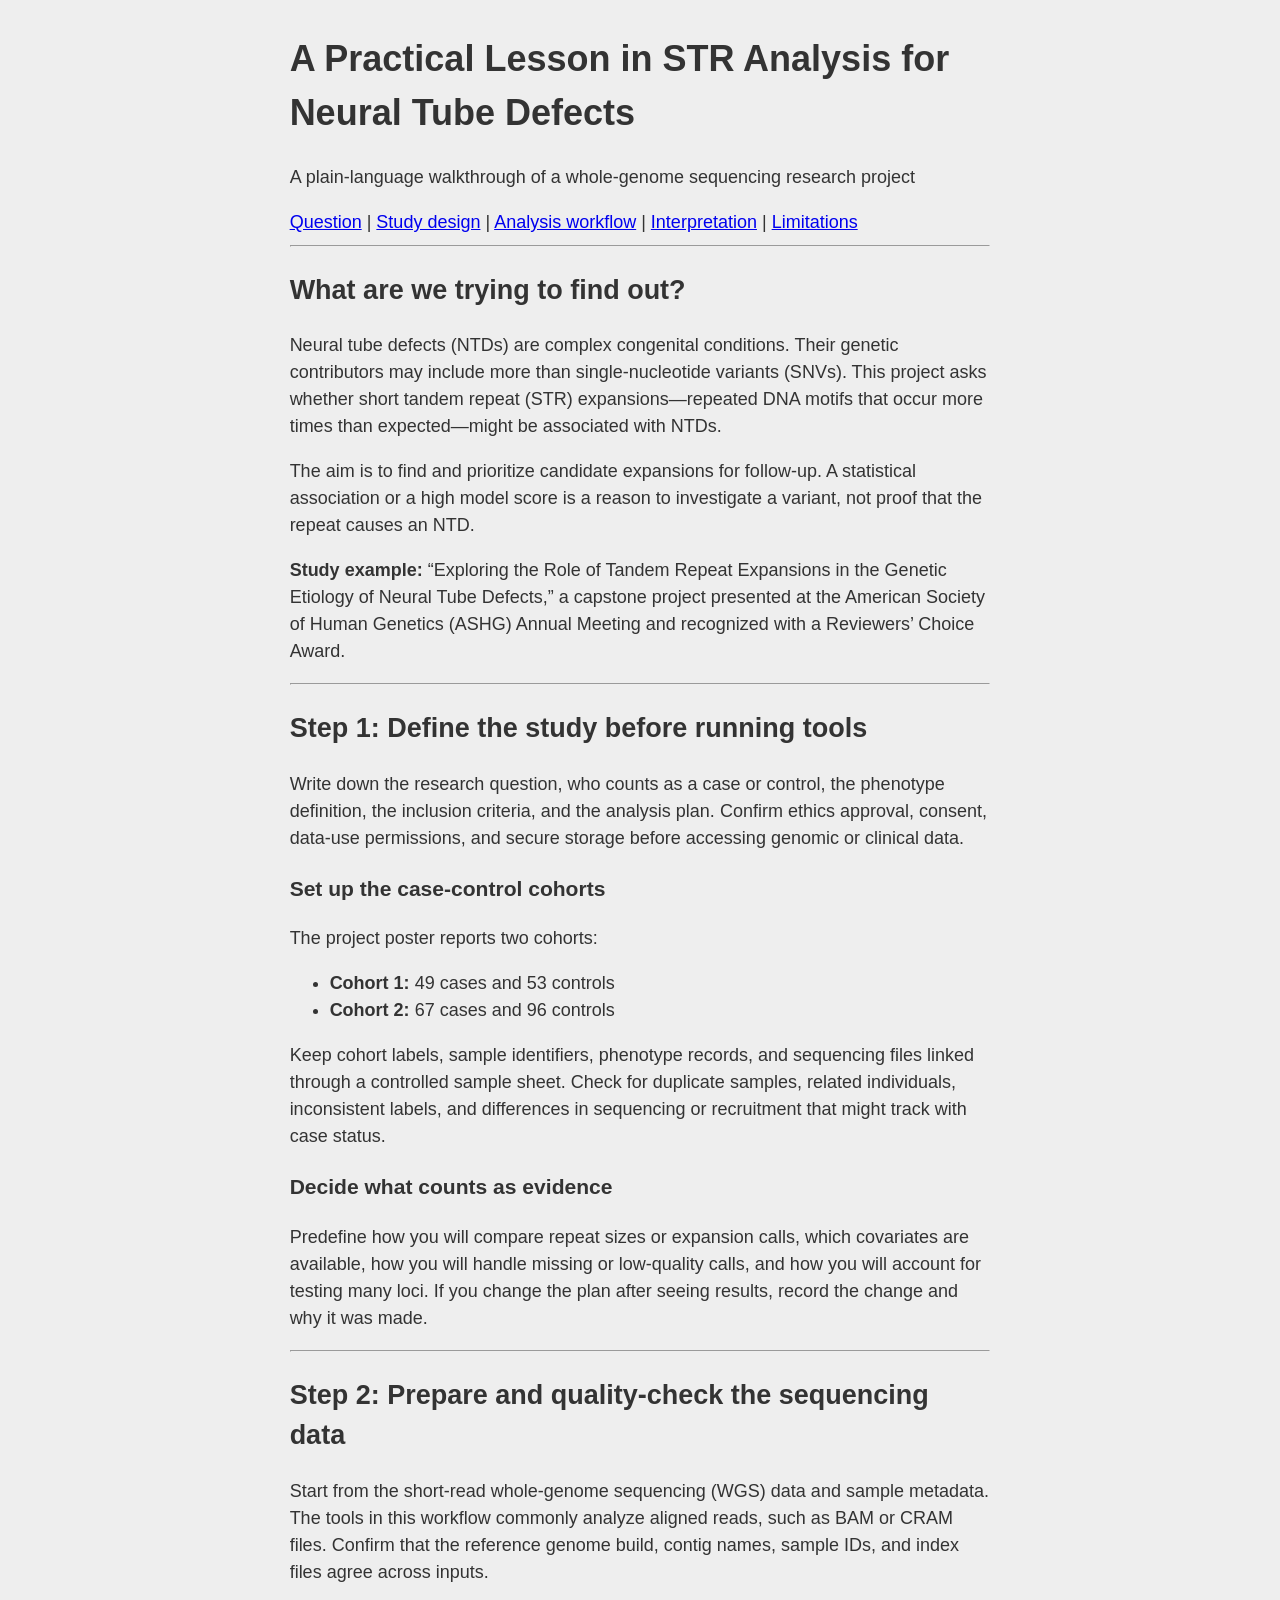
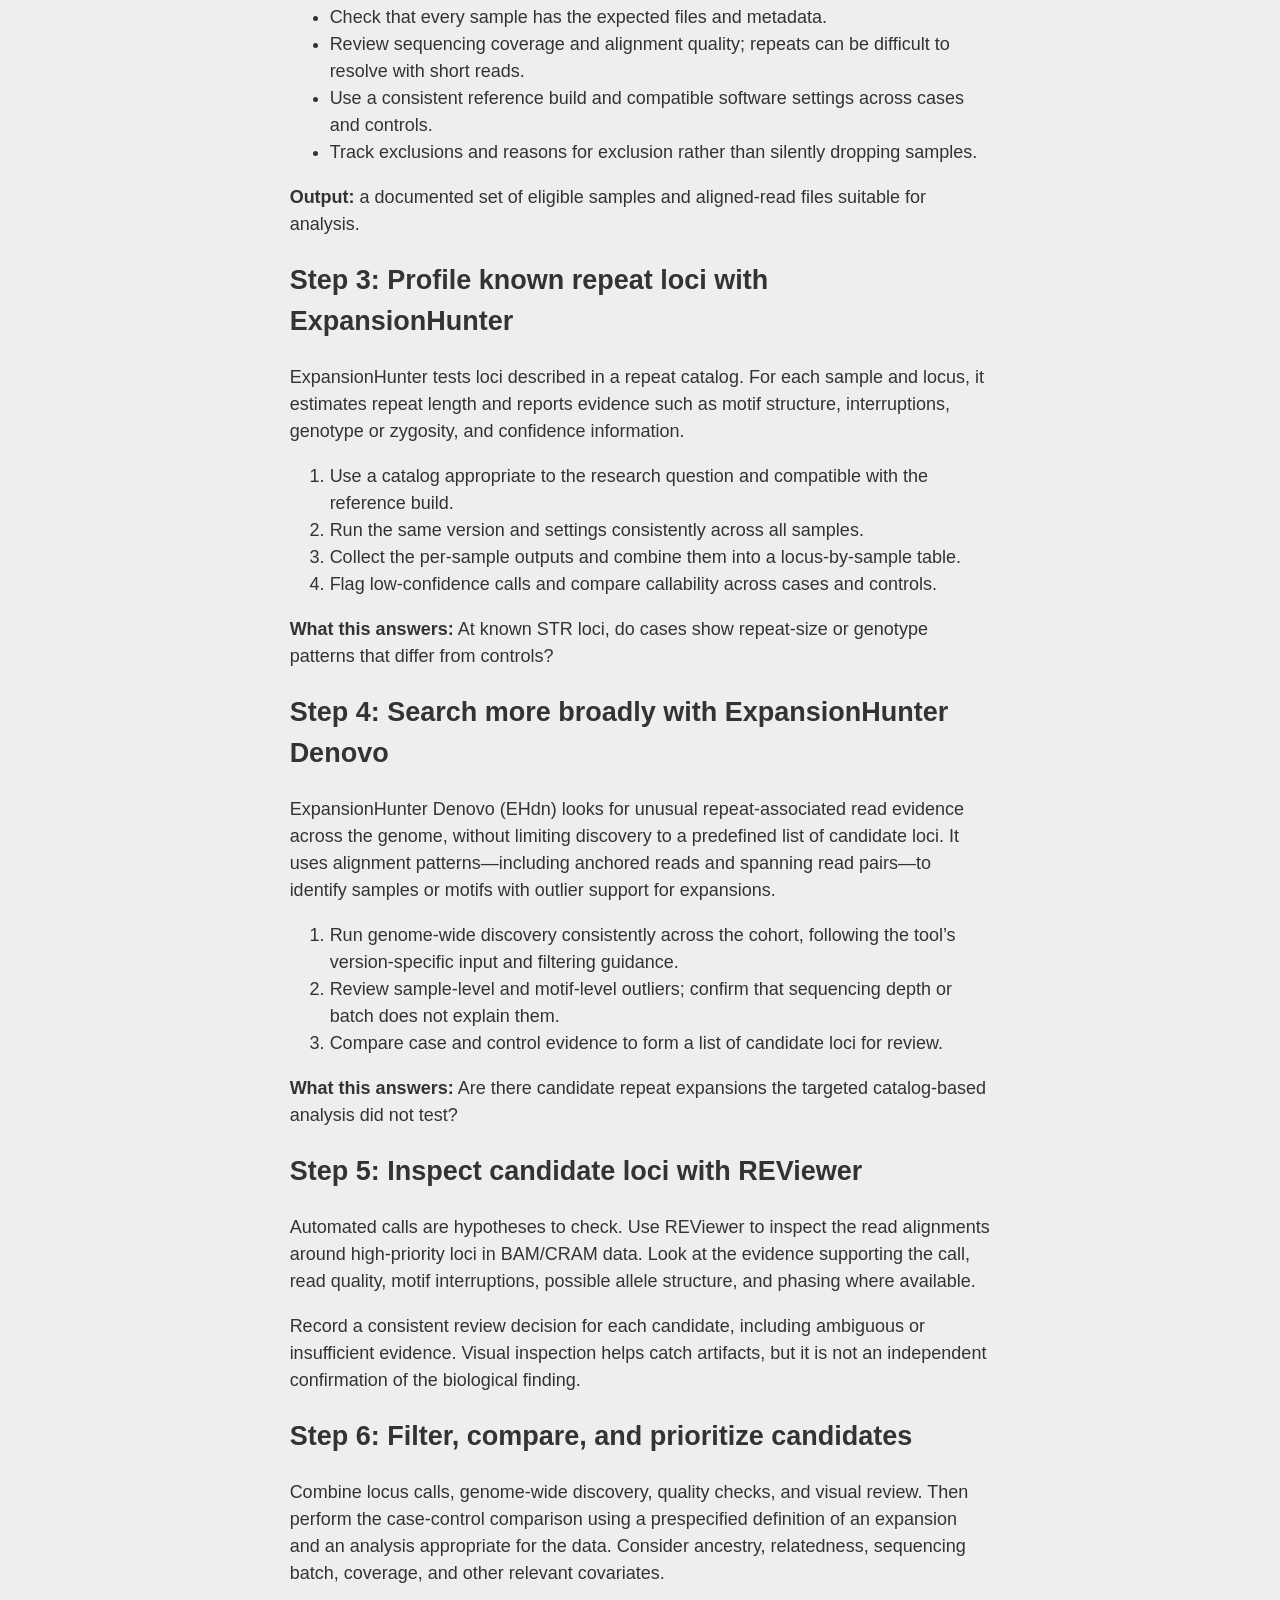
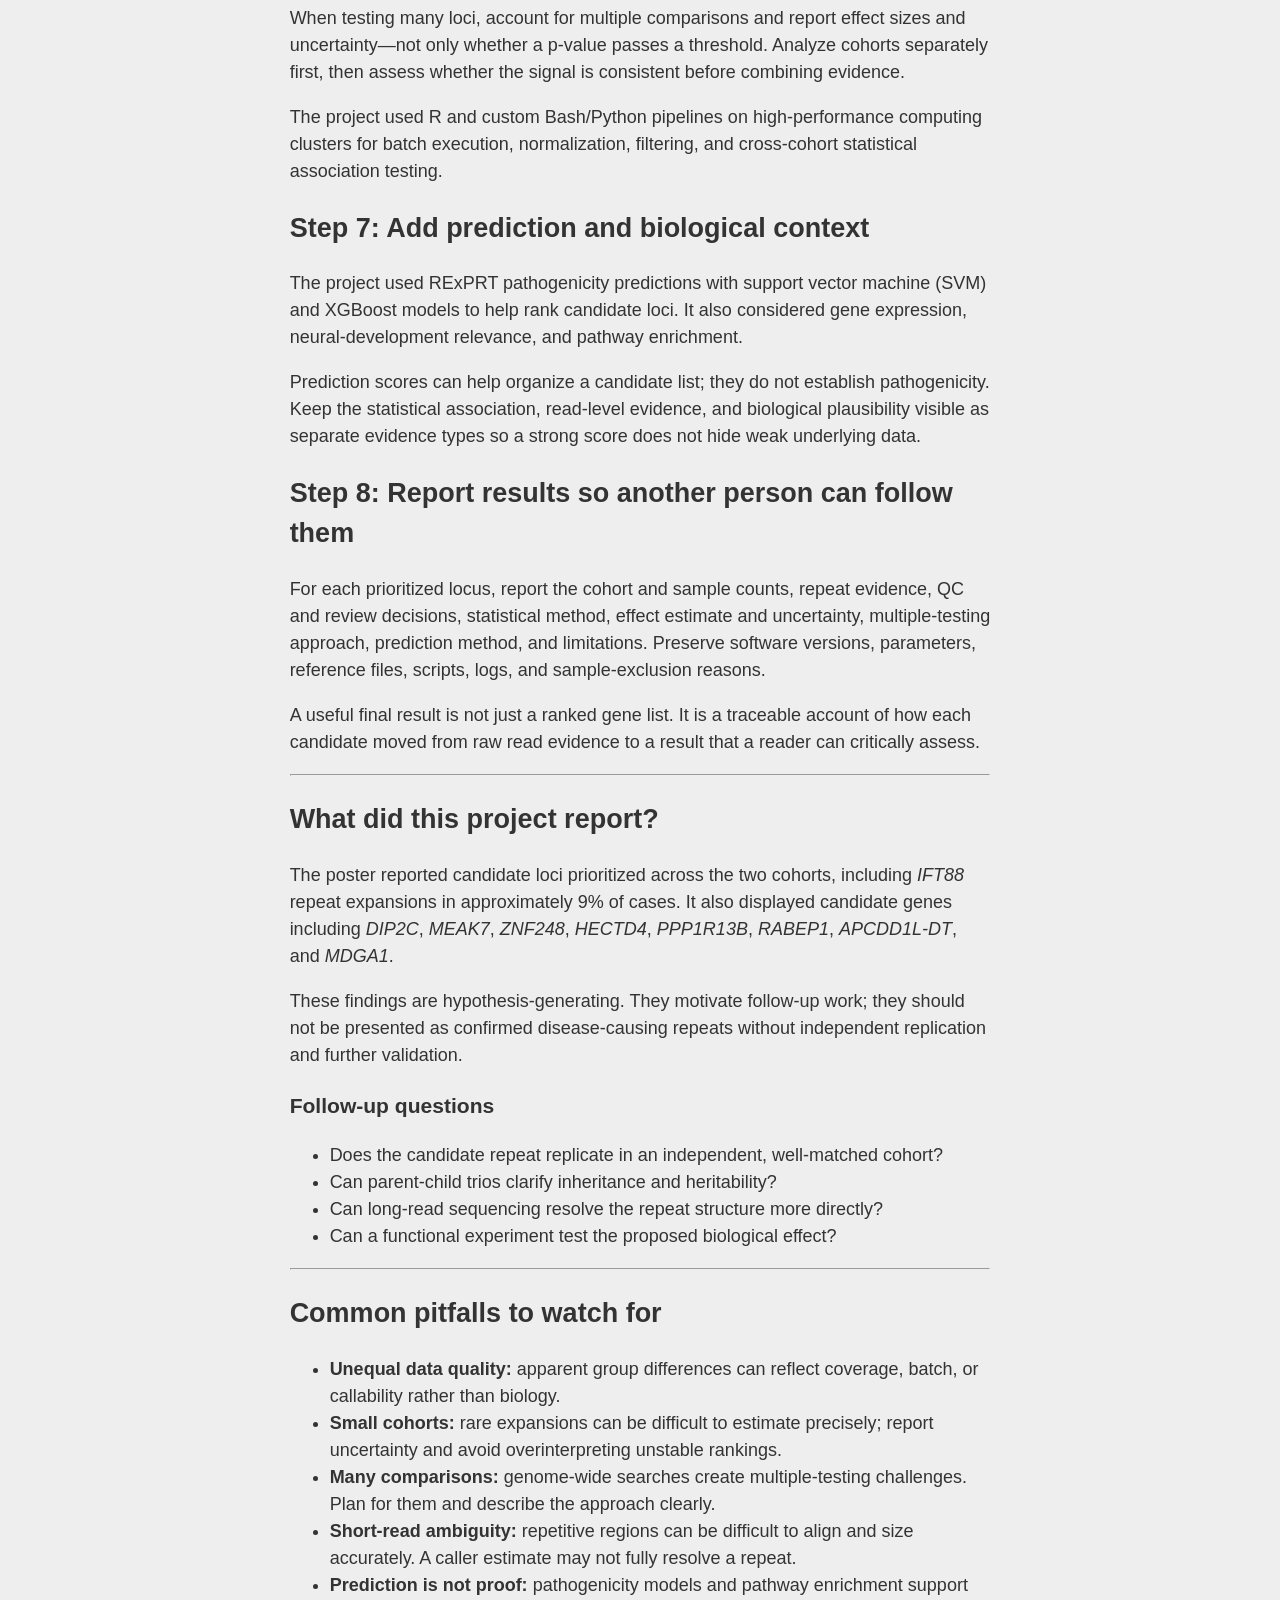
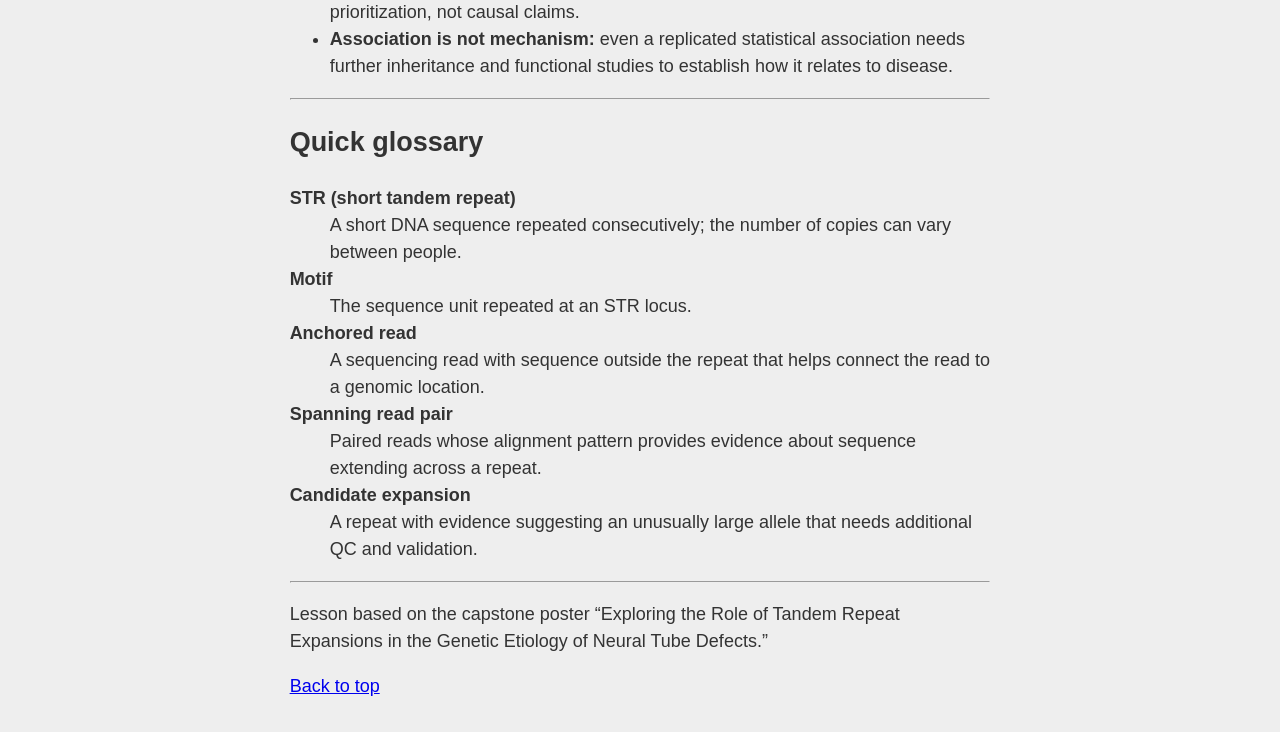
==== commit 84cd2488: "Turn homepage into NTD STR research lesson Co-authored-by: Copilot <223556219+Copilot@users.noreply." ====
--- a/index.html
+++ b/index.html
@@ -3,8 +3,8 @@
 <head>
   <meta charset="UTF-8">
   <meta name="viewport" content="width=device-width, initial-scale=1">
-  <meta name="description" content="Alan Chai, MD candidate at Quinnipiac University, interested in anesthesiology, computational genomics, and health equity.">
-  <title>Alan Chai — MD Candidate</title>
+  <meta name="description" content="A practical, step-by-step lesson on investigating short tandem repeat expansions in neural tube defect whole-genome sequencing cohorts.">
+  <title>A Practical Lesson in STR Analysis for Neural Tube Defects</title>
   <style>
     body {
       max-width: 70ch;
@@ -19,113 +19,139 @@
 </head>
 <body>
   <header id="top">
-    <h1>Alan Chai</h1>
-    <p>MD Candidate · Anesthesiology applicant</p>
-    <nav aria-label="Main navigation">
-      <a href="#about">About</a> |
-      <a href="#research">Research &amp; Genomics</a> |
-      <a href="#publications">Publications &amp; Projects</a> |
-      <a href="#leadership">Leadership</a> |
-      <a href="#contact">Contact / CV</a>
+    <h1>A Practical Lesson in STR Analysis for Neural Tube Defects</h1>
+    <p>A plain-language walkthrough of a whole-genome sequencing research project</p>
+    <nav aria-label="Lesson contents">
+      <a href="#question">Question</a> |
+      <a href="#design">Study design</a> |
+      <a href="#workflow">Analysis workflow</a> |
+      <a href="#interpretation">Interpretation</a> |
+      <a href="#limitations">Limitations</a>
     </nav>
   </header>
 
   <main id="main">
     <hr>
-    <section id="about">
-      <h2>About</h2>
-      <p>I’m an MD candidate at Frank H. Netter MD School of Medicine at Quinnipiac University and an anesthesiology applicant. My background spans biochemistry, computer science, computational genomics, and chemical engineering.</p>
-      <p>I’m interested in anesthesiology’s combination of physiology, procedural skill, real-time decision-making, and team-based care. Areas I’m curious about include point-of-care ultrasound (POCUS), hemodynamics, perioperative monitoring and fluid dynamics, clinical simulation, airway ergonomics, and operating-room efficiency.</p>
+    <section id="question">
+      <h2>What are we trying to find out?</h2>
+      <p>Neural tube defects (NTDs) are complex congenital conditions. Their genetic contributors may include more than single-nucleotide variants (SNVs). This project asks whether short tandem repeat (STR) expansions—repeated DNA motifs that occur more times than expected—might be associated with NTDs.</p>
+      <p>The aim is to find and prioritize candidate expansions for follow-up. A statistical association or a high model score is a reason to investigate a variant, not proof that the repeat causes an NTD.</p>
+      <p><strong>Study example:</strong> “Exploring the Role of Tandem Repeat Expansions in the Genetic Etiology of Neural Tube Defects,” a capstone project presented at the American Society of Human Genetics (ASHG) Annual Meeting and recognized with a Reviewers’ Choice Award.</p>
+    </section>
 
-      <h3>Education</h3>
+    <hr>
+    <section id="design">
+      <h2>Step 1: Define the study before running tools</h2>
+      <p>Write down the research question, who counts as a case or control, the phenotype definition, the inclusion criteria, and the analysis plan. Confirm ethics approval, consent, data-use permissions, and secure storage before accessing genomic or clinical data.</p>
+      <h3>Set up the case-control cohorts</h3>
+      <p>The project poster reports two cohorts:</p>
       <ul>
-        <li><strong>Frank H. Netter MD School of Medicine, Quinnipiac University</strong> — MD Candidate</li>
-        <li><strong>University of Massachusetts Amherst</strong> — B.S. in Biochemistry &amp; Molecular Biology; minor in Computer Science; Magna Cum Laude</li>
+        <li><strong>Cohort 1:</strong> 49 cases and 53 controls</li>
+        <li><strong>Cohort 2:</strong> 67 cases and 96 controls</li>
       </ul>
+      <p>Keep cohort labels, sample identifiers, phenotype records, and sequencing files linked through a controlled sample sheet. Check for duplicate samples, related individuals, inconsistent labels, and differences in sequencing or recruitment that might track with case status.</p>
+      <h3>Decide what counts as evidence</h3>
+      <p>Predefine how you will compare repeat sizes or expansion calls, which covariates are available, how you will handle missing or low-quality calls, and how you will account for testing many loci. If you change the plan after seeing results, record the change and why it was made.</p>
+    </section>
 
-      <h3>Previous professional experience</h3>
+    <hr>
+    <section id="workflow">
+      <h2>Step 2: Prepare and quality-check the sequencing data</h2>
+      <p>Start from the short-read whole-genome sequencing (WGS) data and sample metadata. The tools in this workflow commonly analyze aligned reads, such as BAM or CRAM files. Confirm that the reference genome build, contig names, sample IDs, and index files agree across inputs.</p>
       <ul>
-        <li><strong>Chemical Engineer, MilliporeSigma</strong> — Downstream processing and membrane chromatography technology.</li>
-        <li><strong>Process Development Technician, Broad Institute of MIT and Harvard</strong> — Genomic workflows and automation pipelines.</li>
+        <li>Check that every sample has the expected files and metadata.</li>
+        <li>Review sequencing coverage and alignment quality; repeats can be difficult to resolve with short reads.</li>
+        <li>Use a consistent reference build and compatible software settings across cases and controls.</li>
+        <li>Track exclusions and reasons for exclusion rather than silently dropping samples.</li>
+      </ul>
+      <p><strong>Output:</strong> a documented set of eligible samples and aligned-read files suitable for analysis.</p>
+
+      <h2>Step 3: Profile known repeat loci with ExpansionHunter</h2>
+      <p>ExpansionHunter tests loci described in a repeat catalog. For each sample and locus, it estimates repeat length and reports evidence such as motif structure, interruptions, genotype or zygosity, and confidence information.</p>
+      <ol>
+        <li>Use a catalog appropriate to the research question and compatible with the reference build.</li>
+        <li>Run the same version and settings consistently across all samples.</li>
+        <li>Collect the per-sample outputs and combine them into a locus-by-sample table.</li>
+        <li>Flag low-confidence calls and compare callability across cases and controls.</li>
+      </ol>
+      <p><strong>What this answers:</strong> At known STR loci, do cases show repeat-size or genotype patterns that differ from controls?</p>
+
+      <h2>Step 4: Search more broadly with ExpansionHunter Denovo</h2>
+      <p>ExpansionHunter Denovo (EHdn) looks for unusual repeat-associated read evidence across the genome, without limiting discovery to a predefined list of candidate loci. It uses alignment patterns—including anchored reads and spanning read pairs—to identify samples or motifs with outlier support for expansions.</p>
+      <ol>
+        <li>Run genome-wide discovery consistently across the cohort, following the tool’s version-specific input and filtering guidance.</li>
+        <li>Review sample-level and motif-level outliers; confirm that sequencing depth or batch does not explain them.</li>
+        <li>Compare case and control evidence to form a list of candidate loci for review.</li>
+      </ol>
+      <p><strong>What this answers:</strong> Are there candidate repeat expansions the targeted catalog-based analysis did not test?</p>
+
+      <h2>Step 5: Inspect candidate loci with REViewer</h2>
+      <p>Automated calls are hypotheses to check. Use REViewer to inspect the read alignments around high-priority loci in BAM/CRAM data. Look at the evidence supporting the call, read quality, motif interruptions, possible allele structure, and phasing where available.</p>
+      <p>Record a consistent review decision for each candidate, including ambiguous or insufficient evidence. Visual inspection helps catch artifacts, but it is not an independent confirmation of the biological finding.</p>
+
+      <h2>Step 6: Filter, compare, and prioritize candidates</h2>
+      <p>Combine locus calls, genome-wide discovery, quality checks, and visual review. Then perform the case-control comparison using a prespecified definition of an expansion and an analysis appropriate for the data. Consider ancestry, relatedness, sequencing batch, coverage, and other relevant covariates.</p>
+      <p>When testing many loci, account for multiple comparisons and report effect sizes and uncertainty—not only whether a p-value passes a threshold. Analyze cohorts separately first, then assess whether the signal is consistent before combining evidence.</p>
+      <p>The project used R and custom Bash/Python pipelines on high-performance computing clusters for batch execution, normalization, filtering, and cross-cohort statistical association testing.</p>
+
+      <h2>Step 7: Add prediction and biological context</h2>
+      <p>The project used RExPRT pathogenicity predictions with support vector machine (SVM) and XGBoost models to help rank candidate loci. It also considered gene expression, neural-development relevance, and pathway enrichment.</p>
+      <p>Prediction scores can help organize a candidate list; they do not establish pathogenicity. Keep the statistical association, read-level evidence, and biological plausibility visible as separate evidence types so a strong score does not hide weak underlying data.</p>
+
+      <h2>Step 8: Report results so another person can follow them</h2>
+      <p>For each prioritized locus, report the cohort and sample counts, repeat evidence, QC and review decisions, statistical method, effect estimate and uncertainty, multiple-testing approach, prediction method, and limitations. Preserve software versions, parameters, reference files, scripts, logs, and sample-exclusion reasons.</p>
+      <p>A useful final result is not just a ranked gene list. It is a traceable account of how each candidate moved from raw read evidence to a result that a reader can critically assess.</p>
+    </section>
+
+    <hr>
+    <section id="interpretation">
+      <h2>What did this project report?</h2>
+      <p>The poster reported candidate loci prioritized across the two cohorts, including <em>IFT88</em> repeat expansions in approximately 9% of cases. It also displayed candidate genes including <em>DIP2C</em>, <em>MEAK7</em>, <em>ZNF248</em>, <em>HECTD4</em>, <em>PPP1R13B</em>, <em>RABEP1</em>, <em>APCDD1L-DT</em>, and <em>MDGA1</em>.</p>
+      <p>These findings are hypothesis-generating. They motivate follow-up work; they should not be presented as confirmed disease-causing repeats without independent replication and further validation.</p>
+      <h3>Follow-up questions</h3>
+      <ul>
+        <li>Does the candidate repeat replicate in an independent, well-matched cohort?</li>
+        <li>Can parent-child trios clarify inheritance and heritability?</li>
+        <li>Can long-read sequencing resolve the repeat structure more directly?</li>
+        <li>Can a functional experiment test the proposed biological effect?</li>
       </ul>
     </section>
 
     <hr>
-    <section id="research">
-      <h2>Research &amp; Genomics</h2>
-      <h3>Exploring the Role of Tandem Repeat Expansions in the Genetic Etiology of Neural Tube Defects</h3>
-      <p><strong>Medical school capstone · Presented at the American Society of Human Genetics (ASHG) Annual Meeting · Reviewers’ Choice Award</strong></p>
-      <p>Neural tube defects (NTDs) are complex congenital conditions whose genetic contributors may extend beyond canonical single-nucleotide variants (SNVs). This project investigates non-coding and structural variation by profiling short tandem repeat (STR) expansions in short-read whole-genome sequencing data from two case-control cohorts.</p>
-      <p>The poster reports cohorts of 49 cases and 53 controls, and 67 cases and 96 controls. It highlights repeat expansions in <em>IFT88</em> in approximately 9% of cases, alongside other prioritized candidate genes. These are discovery findings for further study, not established causal variants.</p>
-
-      <h3>STR genomic pipeline</h3>
-      <ol>
-        <li><strong>Targeted profiling — ExpansionHunter.</strong> Profiled known pathogenic and polymorphic STR loci, estimating repeat size, motif interruptions, zygosity, and statistical confidence bounds.</li>
-        <li><strong>Genome-wide discovery — ExpansionHunter Denovo (EHdn).</strong> Searched for candidate expansions without requiring predefined loci, using paired-end alignment evidence such as anchored reads and spanning read pairs to detect motif outliers and novel expanded alleles.</li>
-        <li><strong>Visual validation — REviewer.</strong> Reviewed candidate loci in BAM/CRAM alignments, inspecting read evidence, phasing, and base quality in repetitive regions.</li>
-        <li><strong>Filter and prioritize — RExPRT, R, and HPC.</strong> Applied genomic quality control and cross-cohort analyses, then used SVM and XGBoost pathogenicity predictions to prioritize candidates for follow-up.</li>
-      </ol>
-
-      <h3>Automation &amp; infrastructure</h3>
-      <p>Built Bash and Python pipelines for high-throughput batch execution on high-performance computing clusters, including data normalization, filtering, and cross-cohort statistical association testing.</p>
-
-      <h3>Interpretation &amp; next steps</h3>
-      <p>Candidate loci were considered in the context of neural development and biological pathways. Future directions include inheritance analysis in parent-child trios, functional validation, and long-read sequencing to better resolve repeat structure.</p>
-
-      <h3>Clinical and translational interests</h3>
+    <section id="limitations">
+      <h2>Common pitfalls to watch for</h2>
       <ul>
-        <li>Point-of-care ultrasound and hemodynamics</li>
-        <li>Real-time perioperative physiological monitoring and fluid dynamics</li>
-        <li>Clinical simulation, airway ergonomics, and operating-room operational efficiency</li>
+        <li><strong>Unequal data quality:</strong> apparent group differences can reflect coverage, batch, or callability rather than biology.</li>
+        <li><strong>Small cohorts:</strong> rare expansions can be difficult to estimate precisely; report uncertainty and avoid overinterpreting unstable rankings.</li>
+        <li><strong>Many comparisons:</strong> genome-wide searches create multiple-testing challenges. Plan for them and describe the approach clearly.</li>
+        <li><strong>Short-read ambiguity:</strong> repetitive regions can be difficult to align and size accurately. A caller estimate may not fully resolve a repeat.</li>
+        <li><strong>Prediction is not proof:</strong> pathogenicity models and pathway enrichment support prioritization, not causal claims.</li>
+        <li><strong>Association is not mechanism:</strong> even a replicated statistical association needs further inheritance and functional studies to establish how it relates to disease.</li>
       </ul>
     </section>
 
     <hr>
-    <section id="publications">
-      <h2>Publications &amp; Projects</h2>
-      <h3>Socioeconomic determinants and recovery after traumatic brain injury</h3>
-      <p>Co-authored peer-reviewed research published in <em>Injury</em>, evaluating socioeconomic determinants of health and area-level income metrics in relation to long-term recovery following traumatic brain injury (TBI). Methods included multivariable logistic regression and statistical analysis in R/RStudio.</p>
-      <p>The NTD tandem repeat expansion capstone was also presented at the ASHG Annual Meeting and received a Reviewers’ Choice Award.</p>
-    </section>
-
-    <hr>
-    <section id="leadership">
-      <h2>Leadership &amp; Medical Education</h2>
-      <ul>
-        <li><strong>Anesthesiology Interest Group, Co-President</strong> — Led workshops in endotracheal intubation, bag-mask ventilation, and peripheral nerve block fundamentals, as well as specialty panels.</li>
-        <li><strong>Peer education and mentorship</strong> — Facilitated clerkship transition orientations and served as an admissions interviewer.</li>
-        <li><strong>Bobcat Free Clinic</strong> — Volunteered in community screenings.</li>
-        <li><strong>In A Heartbeat</strong> — Supported cardiovascular health in the community by administering 12-lead EKGs for youth athletes and training volunteers.</li>
-      </ul>
-    </section>
-
-    <hr>
-    <section id="toolkit">
-      <h2>Technical Toolkit</h2>
-      <ul>
-        <li><strong>Languages &amp; frameworks:</strong> R, Python, Bash/Shell, LaTeX, Next.js, HTML/CSS</li>
-        <li><strong>Genomics &amp; data:</strong> ExpansionHunter, ExpansionHunter Denovo, REviewer, SAMtools/BCFtools, RStudio, tidyverse, ggplot2, statistical methods</li>
-        <li><strong>Laboratory &amp; engineering:</strong> Membrane chromatography, bioprocess scale-up, automation liquid handling</li>
-      </ul>
-    </section>
-
-    <hr>
-    <section id="interests">
-      <h2>Interests &amp; Community</h2>
-      <p>Chinese yo-yo (diabolo) choreography and instruction, rock climbing, skiing, and leisure piano.</p>
-    </section>
-
-    <hr>
-    <section id="contact">
-      <h2>Contact / CV</h2>
-      <p>For professional updates and projects, visit <a href="https://github.com/achai9925">my GitHub profile</a>. A CV link can be added here when a shareable copy is available.</p>
-      <p><a href="#top">Back to top</a></p>
+    <section id="glossary">
+      <h2>Quick glossary</h2>
+      <dl>
+        <dt><strong>STR (short tandem repeat)</strong></dt>
+        <dd>A short DNA sequence repeated consecutively; the number of copies can vary between people.</dd>
+        <dt><strong>Motif</strong></dt>
+        <dd>The sequence unit repeated at an STR locus.</dd>
+        <dt><strong>Anchored read</strong></dt>
+        <dd>A sequencing read with sequence outside the repeat that helps connect the read to a genomic location.</dd>
+        <dt><strong>Spanning read pair</strong></dt>
+        <dd>Paired reads whose alignment pattern provides evidence about sequence extending across a repeat.</dd>
+        <dt><strong>Candidate expansion</strong></dt>
+        <dd>A repeat with evidence suggesting an unusually large allele that needs additional QC and validation.</dd>
+      </dl>
     </section>
   </main>
 
   <footer>
     <hr>
-    <p>Alan Chai · MD Candidate</p>
+    <p>Lesson based on the capstone poster “Exploring the Role of Tandem Repeat Expansions in the Genetic Etiology of Neural Tube Defects.”</p>
+    <p><a href="#top">Back to top</a></p>
   </footer>
 </body>
 </html>
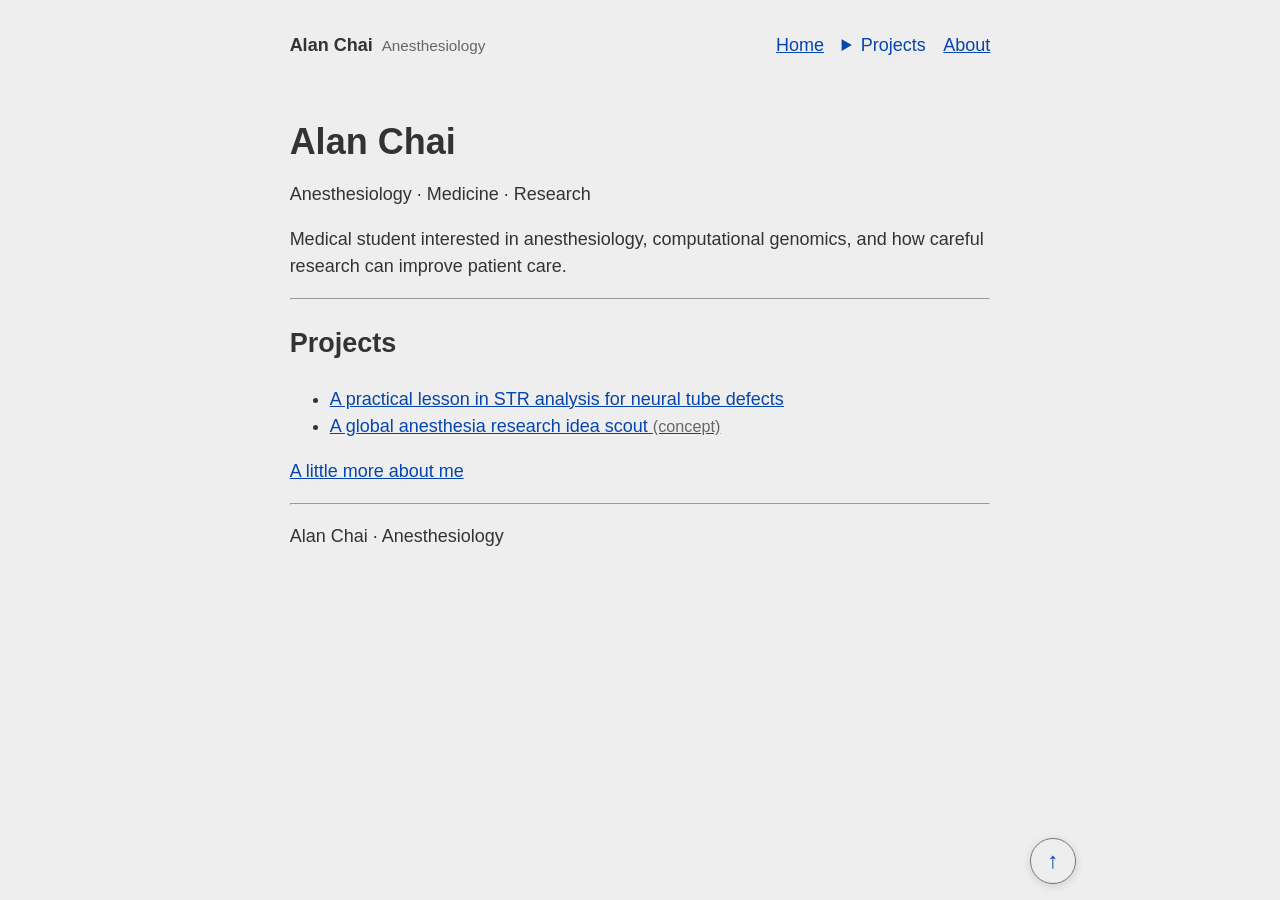
==== commit 9ea291db: "Create minimal anesthesiology home and project pages Co-authored-by: Copilot <223556219+Copilot@user" ====
--- a/index.html
+++ b/index.html
@@ -3,155 +3,46 @@
 <head>
   <meta charset="UTF-8">
   <meta name="viewport" content="width=device-width, initial-scale=1">
-  <meta name="description" content="A practical, step-by-step lesson on investigating short tandem repeat expansions in neural tube defect whole-genome sequencing cohorts.">
-  <title>A Practical Lesson in STR Analysis for Neural Tube Defects</title>
-  <style>
-    body {
-      max-width: 70ch;
-      margin: 2rem auto;
-      padding: 0 1rem;
-      line-height: 1.5;
-      font: 18px/1.5 sans-serif;
-      color: #333;
-      background: #eee;
-    }
-  </style>
+  <meta name="description" content="Alan Chai — anesthesiology, medicine, and research.">
+  <meta name="theme-color" content="#eeeeee">
+  <title>Alan Chai — Anesthesiology</title>
+  <link rel="stylesheet" href="styles.css">
 </head>
 <body>
-  <header id="top">
-    <h1>A Practical Lesson in STR Analysis for Neural Tube Defects</h1>
-    <p>A plain-language walkthrough of a whole-genome sequencing research project</p>
-    <nav aria-label="Lesson contents">
-      <a href="#question">Question</a> |
-      <a href="#design">Study design</a> |
-      <a href="#workflow">Analysis workflow</a> |
-      <a href="#interpretation">Interpretation</a> |
-      <a href="#limitations">Limitations</a>
+  <a class="skip-link" href="#main">Skip to content</a>
+  <header class="site-header" id="top">
+    <nav class="site-nav" aria-label="Main navigation">
+      <a class="site-name" href="index.html" aria-current="page">Alan Chai <span>Anesthesiology</span></a>
+      <a href="index.html" aria-current="page">Home</a>
+      <details class="projects-menu">
+        <summary>Projects</summary>
+        <ul>
+          <li><a href="ntd-project.html">STRs &amp; neural tube defects</a></li>
+          <li><a href="anesthesia-research-radar.html">Global anesthesia research scout</a></li>
+        </ul>
+      </details>
+      <a href="about.html">About</a>
     </nav>
   </header>
 
-  <main id="main">
-    <hr>
-    <section id="question">
-      <h2>What are we trying to find out?</h2>
-      <p>Neural tube defects (NTDs) are complex congenital conditions. Their genetic contributors may include more than single-nucleotide variants (SNVs). This project asks whether short tandem repeat (STR) expansions—repeated DNA motifs that occur more times than expected—might be associated with NTDs.</p>
-      <p>The aim is to find and prioritize candidate expansions for follow-up. A statistical association or a high model score is a reason to investigate a variant, not proof that the repeat causes an NTD.</p>
-      <p><strong>Study example:</strong> “Exploring the Role of Tandem Repeat Expansions in the Genetic Etiology of Neural Tube Defects,” a capstone project presented at the American Society of Human Genetics (ASHG) Annual Meeting and recognized with a Reviewers’ Choice Award.</p>
-    </section>
+  <main class="page home-page" id="main">
+    <h1>Alan Chai</h1>
+    <p class="home-subtitle">Anesthesiology · Medicine · Research</p>
+    <p>Medical student interested in anesthesiology, computational genomics, and how careful research can improve patient care.</p>
 
     <hr>
-    <section id="design">
-      <h2>Step 1: Define the study before running tools</h2>
-      <p>Write down the research question, who counts as a case or control, the phenotype definition, the inclusion criteria, and the analysis plan. Confirm ethics approval, consent, data-use permissions, and secure storage before accessing genomic or clinical data.</p>
-      <h3>Set up the case-control cohorts</h3>
-      <p>The project poster reports two cohorts:</p>
-      <ul>
-        <li><strong>Cohort 1:</strong> 49 cases and 53 controls</li>
-        <li><strong>Cohort 2:</strong> 67 cases and 96 controls</li>
-      </ul>
-      <p>Keep cohort labels, sample identifiers, phenotype records, and sequencing files linked through a controlled sample sheet. Check for duplicate samples, related individuals, inconsistent labels, and differences in sequencing or recruitment that might track with case status.</p>
-      <h3>Decide what counts as evidence</h3>
-      <p>Predefine how you will compare repeat sizes or expansion calls, which covariates are available, how you will handle missing or low-quality calls, and how you will account for testing many loci. If you change the plan after seeing results, record the change and why it was made.</p>
-    </section>
-
-    <hr>
-    <section id="workflow">
-      <h2>Step 2: Prepare and quality-check the sequencing data</h2>
-      <p>Start from the short-read whole-genome sequencing (WGS) data and sample metadata. The tools in this workflow commonly analyze aligned reads, such as BAM or CRAM files. Confirm that the reference genome build, contig names, sample IDs, and index files agree across inputs.</p>
-      <ul>
-        <li>Check that every sample has the expected files and metadata.</li>
-        <li>Review sequencing coverage and alignment quality; repeats can be difficult to resolve with short reads.</li>
-        <li>Use a consistent reference build and compatible software settings across cases and controls.</li>
-        <li>Track exclusions and reasons for exclusion rather than silently dropping samples.</li>
-      </ul>
-      <p><strong>Output:</strong> a documented set of eligible samples and aligned-read files suitable for analysis.</p>
-
-      <h2>Step 3: Profile known repeat loci with ExpansionHunter</h2>
-      <p>ExpansionHunter tests loci described in a repeat catalog. For each sample and locus, it estimates repeat length and reports evidence such as motif structure, interruptions, genotype or zygosity, and confidence information.</p>
-      <ol>
-        <li>Use a catalog appropriate to the research question and compatible with the reference build.</li>
-        <li>Run the same version and settings consistently across all samples.</li>
-        <li>Collect the per-sample outputs and combine them into a locus-by-sample table.</li>
-        <li>Flag low-confidence calls and compare callability across cases and controls.</li>
-      </ol>
-      <p><strong>What this answers:</strong> At known STR loci, do cases show repeat-size or genotype patterns that differ from controls?</p>
-
-      <h2>Step 4: Search more broadly with ExpansionHunter Denovo</h2>
-      <p>ExpansionHunter Denovo (EHdn) looks for unusual repeat-associated read evidence across the genome, without limiting discovery to a predefined list of candidate loci. It uses alignment patterns—including anchored reads and spanning read pairs—to identify samples or motifs with outlier support for expansions.</p>
-      <ol>
-        <li>Run genome-wide discovery consistently across the cohort, following the tool’s version-specific input and filtering guidance.</li>
-        <li>Review sample-level and motif-level outliers; confirm that sequencing depth or batch does not explain them.</li>
-        <li>Compare case and control evidence to form a list of candidate loci for review.</li>
-      </ol>
-      <p><strong>What this answers:</strong> Are there candidate repeat expansions the targeted catalog-based analysis did not test?</p>
-
-      <h2>Step 5: Inspect candidate loci with REViewer</h2>
-      <p>Automated calls are hypotheses to check. Use REViewer to inspect the read alignments around high-priority loci in BAM/CRAM data. Look at the evidence supporting the call, read quality, motif interruptions, possible allele structure, and phasing where available.</p>
-      <p>Record a consistent review decision for each candidate, including ambiguous or insufficient evidence. Visual inspection helps catch artifacts, but it is not an independent confirmation of the biological finding.</p>
-
-      <h2>Step 6: Filter, compare, and prioritize candidates</h2>
-      <p>Combine locus calls, genome-wide discovery, quality checks, and visual review. Then perform the case-control comparison using a prespecified definition of an expansion and an analysis appropriate for the data. Consider ancestry, relatedness, sequencing batch, coverage, and other relevant covariates.</p>
-      <p>When testing many loci, account for multiple comparisons and report effect sizes and uncertainty—not only whether a p-value passes a threshold. Analyze cohorts separately first, then assess whether the signal is consistent before combining evidence.</p>
-      <p>The project used R and custom Bash/Python pipelines on high-performance computing clusters for batch execution, normalization, filtering, and cross-cohort statistical association testing.</p>
-
-      <h2>Step 7: Add prediction and biological context</h2>
-      <p>The project used RExPRT pathogenicity predictions with support vector machine (SVM) and XGBoost models to help rank candidate loci. It also considered gene expression, neural-development relevance, and pathway enrichment.</p>
-      <p>Prediction scores can help organize a candidate list; they do not establish pathogenicity. Keep the statistical association, read-level evidence, and biological plausibility visible as separate evidence types so a strong score does not hide weak underlying data.</p>
-
-      <h2>Step 8: Report results so another person can follow them</h2>
-      <p>For each prioritized locus, report the cohort and sample counts, repeat evidence, QC and review decisions, statistical method, effect estimate and uncertainty, multiple-testing approach, prediction method, and limitations. Preserve software versions, parameters, reference files, scripts, logs, and sample-exclusion reasons.</p>
-      <p>A useful final result is not just a ranked gene list. It is a traceable account of how each candidate moved from raw read evidence to a result that a reader can critically assess.</p>
-    </section>
-
-    <hr>
-    <section id="interpretation">
-      <h2>What did this project report?</h2>
-      <p>The poster reported candidate loci prioritized across the two cohorts, including <em>IFT88</em> repeat expansions in approximately 9% of cases. It also displayed candidate genes including <em>DIP2C</em>, <em>MEAK7</em>, <em>ZNF248</em>, <em>HECTD4</em>, <em>PPP1R13B</em>, <em>RABEP1</em>, <em>APCDD1L-DT</em>, and <em>MDGA1</em>.</p>
-      <p>These findings are hypothesis-generating. They motivate follow-up work; they should not be presented as confirmed disease-causing repeats without independent replication and further validation.</p>
-      <h3>Follow-up questions</h3>
-      <ul>
-        <li>Does the candidate repeat replicate in an independent, well-matched cohort?</li>
-        <li>Can parent-child trios clarify inheritance and heritability?</li>
-        <li>Can long-read sequencing resolve the repeat structure more directly?</li>
-        <li>Can a functional experiment test the proposed biological effect?</li>
-      </ul>
-    </section>
-
-    <hr>
-    <section id="limitations">
-      <h2>Common pitfalls to watch for</h2>
-      <ul>
-        <li><strong>Unequal data quality:</strong> apparent group differences can reflect coverage, batch, or callability rather than biology.</li>
-        <li><strong>Small cohorts:</strong> rare expansions can be difficult to estimate precisely; report uncertainty and avoid overinterpreting unstable rankings.</li>
-        <li><strong>Many comparisons:</strong> genome-wide searches create multiple-testing challenges. Plan for them and describe the approach clearly.</li>
-        <li><strong>Short-read ambiguity:</strong> repetitive regions can be difficult to align and size accurately. A caller estimate may not fully resolve a repeat.</li>
-        <li><strong>Prediction is not proof:</strong> pathogenicity models and pathway enrichment support prioritization, not causal claims.</li>
-        <li><strong>Association is not mechanism:</strong> even a replicated statistical association needs further inheritance and functional studies to establish how it relates to disease.</li>
-      </ul>
-    </section>
-
-    <hr>
-    <section id="glossary">
-      <h2>Quick glossary</h2>
-      <dl>
-        <dt><strong>STR (short tandem repeat)</strong></dt>
-        <dd>A short DNA sequence repeated consecutively; the number of copies can vary between people.</dd>
-        <dt><strong>Motif</strong></dt>
-        <dd>The sequence unit repeated at an STR locus.</dd>
-        <dt><strong>Anchored read</strong></dt>
-        <dd>A sequencing read with sequence outside the repeat that helps connect the read to a genomic location.</dd>
-        <dt><strong>Spanning read pair</strong></dt>
-        <dd>Paired reads whose alignment pattern provides evidence about sequence extending across a repeat.</dd>
-        <dt><strong>Candidate expansion</strong></dt>
-        <dd>A repeat with evidence suggesting an unusually large allele that needs additional QC and validation.</dd>
-      </dl>
-    </section>
+    <h2>Projects</h2>
+    <ul>
+      <li><a href="ntd-project.html">A practical lesson in STR analysis for neural tube defects</a></li>
+      <li><a href="anesthesia-research-radar.html">A global anesthesia research idea scout <span class="project-note">(concept)</span></a></li>
+    </ul>
+    <p><a href="about.html">A little more about me</a></p>
   </main>
 
-  <footer>
+  <footer class="page">
     <hr>
-    <p>Lesson based on the capstone poster “Exploring the Role of Tandem Repeat Expansions in the Genetic Etiology of Neural Tube Defects.”</p>
-    <p><a href="#top">Back to top</a></p>
+    <p>Alan Chai · Anesthesiology</p>
   </footer>
+  <a class="back-to-top" href="#top" aria-label="Back to top" title="Back to top">↑</a>
 </body>
 </html>
--- a/styles.css
+++ b/styles.css
@@ -0,0 +1,200 @@
+html {
+  scroll-behavior: smooth;
+}
+
+body {
+  max-width: 70ch;
+  margin: 2rem auto;
+  padding: 0 1rem;
+  color: #333;
+  background: #eee;
+  font: 18px/1.5 sans-serif;
+}
+
+a {
+  color: #0645ad;
+}
+
+a:visited {
+  color: #551a8b;
+}
+
+a:focus-visible,
+summary:focus-visible {
+  outline: 2px solid currentColor;
+  outline-offset: 3px;
+}
+
+.skip-link {
+  position: absolute;
+  top: 0.5rem;
+  left: 0.5rem;
+  padding: 0.4rem 0.7rem;
+  transform: translateY(-160%);
+  background: #fff;
+}
+
+.skip-link:focus {
+  transform: translateY(0);
+}
+
+.site-nav {
+  display: flex;
+  align-items: center;
+  flex-wrap: wrap;
+  gap: 0.45rem 1.1rem;
+}
+
+.site-name {
+  margin-right: auto;
+  color: #333;
+  font-weight: bold;
+  text-decoration: none;
+}
+
+.site-name:visited {
+  color: #333;
+}
+
+.site-name span {
+  margin-left: 0.25rem;
+  color: #666;
+  font-size: 0.85em;
+  font-weight: normal;
+}
+
+.projects-menu {
+  position: relative;
+}
+
+.projects-menu summary {
+  color: #0645ad;
+  cursor: pointer;
+  list-style-position: inside;
+}
+
+.projects-menu > ul {
+  position: absolute;
+  z-index: 2;
+  top: 100%;
+  left: 0;
+  min-width: 17rem;
+  margin: 0.4rem 0 0;
+  padding: 0.5rem 1rem 0.5rem 2rem;
+  border: 1px solid #aaa;
+  background: #eee;
+  box-shadow: 0 4px 10px #0002;
+  opacity: 0;
+  visibility: hidden;
+  transform: translateY(-0.35rem);
+  transition: opacity 160ms ease, transform 160ms ease, visibility 160ms;
+}
+
+.projects-menu[open] > ul {
+  opacity: 1;
+  visibility: visible;
+  transform: translateY(0);
+}
+
+.projects-menu li {
+  padding: 0.2rem 0;
+}
+
+.page {
+  display: block;
+}
+
+.home-page {
+  padding-top: 2rem;
+}
+
+.home-subtitle {
+  margin-top: -0.75rem;
+}
+
+.project-note {
+  color: #666;
+  font-size: 0.9em;
+}
+
+.back-to-top {
+  position: fixed;
+  right: max(1rem, calc((100vw - 70ch) / 2));
+  bottom: 1rem;
+  width: 2.75rem;
+  height: 2.75rem;
+  display: grid;
+  place-items: center;
+  border: 1px solid #777;
+  border-radius: 50%;
+  background: #eee;
+  color: #0645ad;
+  box-shadow: 0 2px 8px #0002;
+  font-size: 1.4rem;
+  text-decoration: none;
+  transition: transform 160ms ease, box-shadow 160ms ease;
+}
+
+.back-to-top:hover {
+  transform: translateY(-3px);
+  box-shadow: 0 4px 12px #0003;
+}
+
+@media (max-width: 480px) {
+  .site-nav {
+    gap: 0.35rem 0.8rem;
+  }
+
+  .site-name {
+    width: 100%;
+  }
+
+  .projects-menu > ul {
+    left: -4rem;
+    min-width: 15rem;
+  }
+}
+
+@media (prefers-color-scheme: dark) {
+  body {
+    color: #ddd;
+    background: #222;
+  }
+
+  a,
+  .projects-menu summary {
+    color: #8cb4ff;
+  }
+
+  a:visited {
+    color: #c5a0ff;
+  }
+
+  .site-name,
+  .site-name:visited {
+    color: #ddd;
+  }
+
+  .site-name span,
+  .project-note {
+    color: #aaa;
+  }
+
+  .projects-menu > ul,
+  .back-to-top {
+    border-color: #777;
+    background: #222;
+  }
+}
+
+@media (prefers-reduced-motion: reduce) {
+  html {
+    scroll-behavior: auto;
+  }
+
+  *,
+  *::before,
+  *::after {
+    transition-duration: 0.01ms !important;
+  }
+}
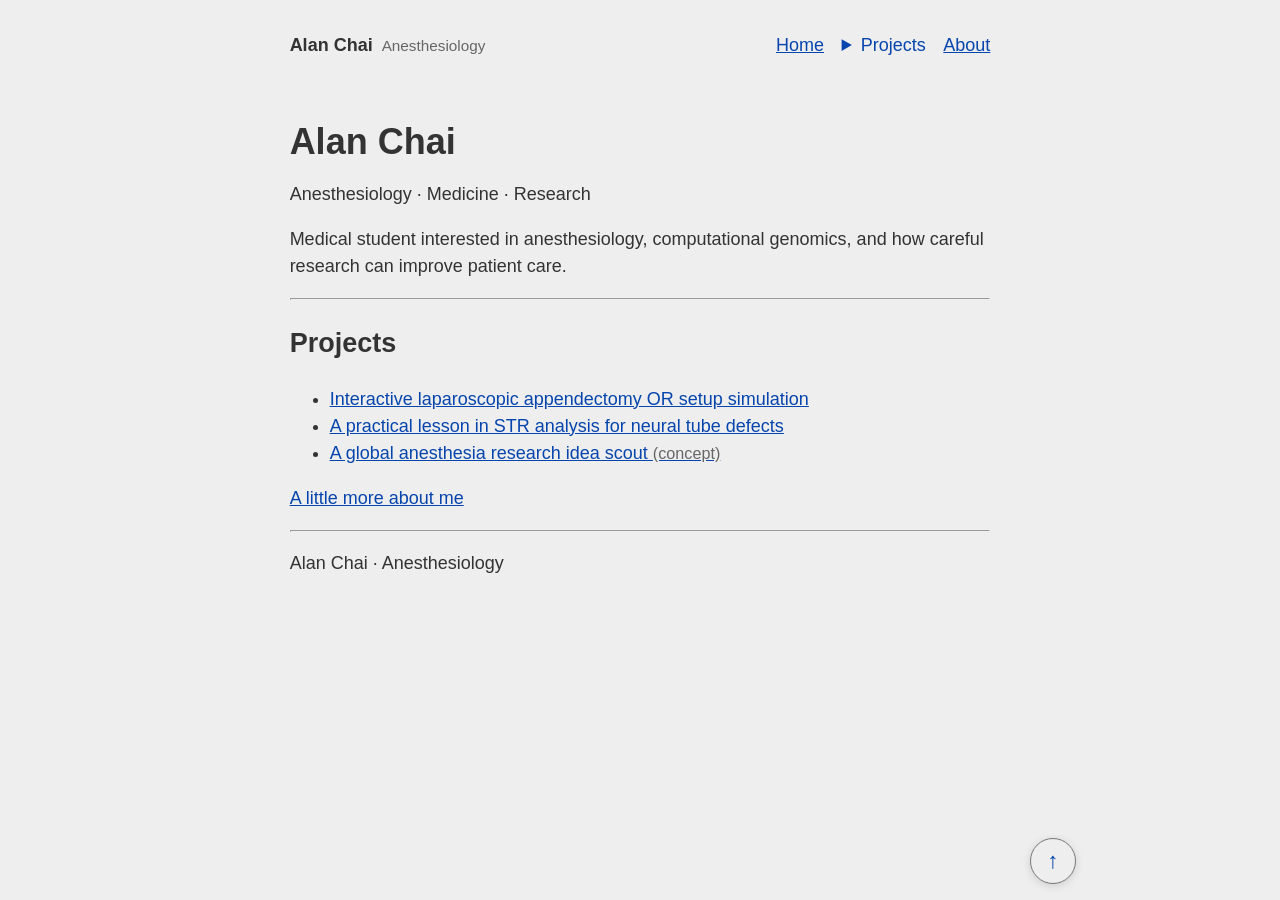
==== commit e6d4c382: "Add interactive laparoscopic OR setup simulation Co-authored-by: Copilot <223556219+Copilot@users.no" ====
--- a/index.html
+++ b/index.html
@@ -17,6 +17,7 @@
       <details class="projects-menu">
         <summary>Projects</summary>
         <ul>
+          <li><a href="or-simulation.html">Operating room simulation</a></li>
           <li><a href="ntd-project.html">STRs &amp; neural tube defects</a></li>
           <li><a href="anesthesia-research-radar.html">Global anesthesia research scout</a></li>
         </ul>
@@ -33,6 +34,7 @@
     <hr>
     <h2>Projects</h2>
     <ul>
+      <li><a href="or-simulation.html">Interactive laparoscopic appendectomy OR setup simulation</a></li>
       <li><a href="ntd-project.html">A practical lesson in STR analysis for neural tube defects</a></li>
       <li><a href="anesthesia-research-radar.html">A global anesthesia research idea scout <span class="project-note">(concept)</span></a></li>
     </ul>
